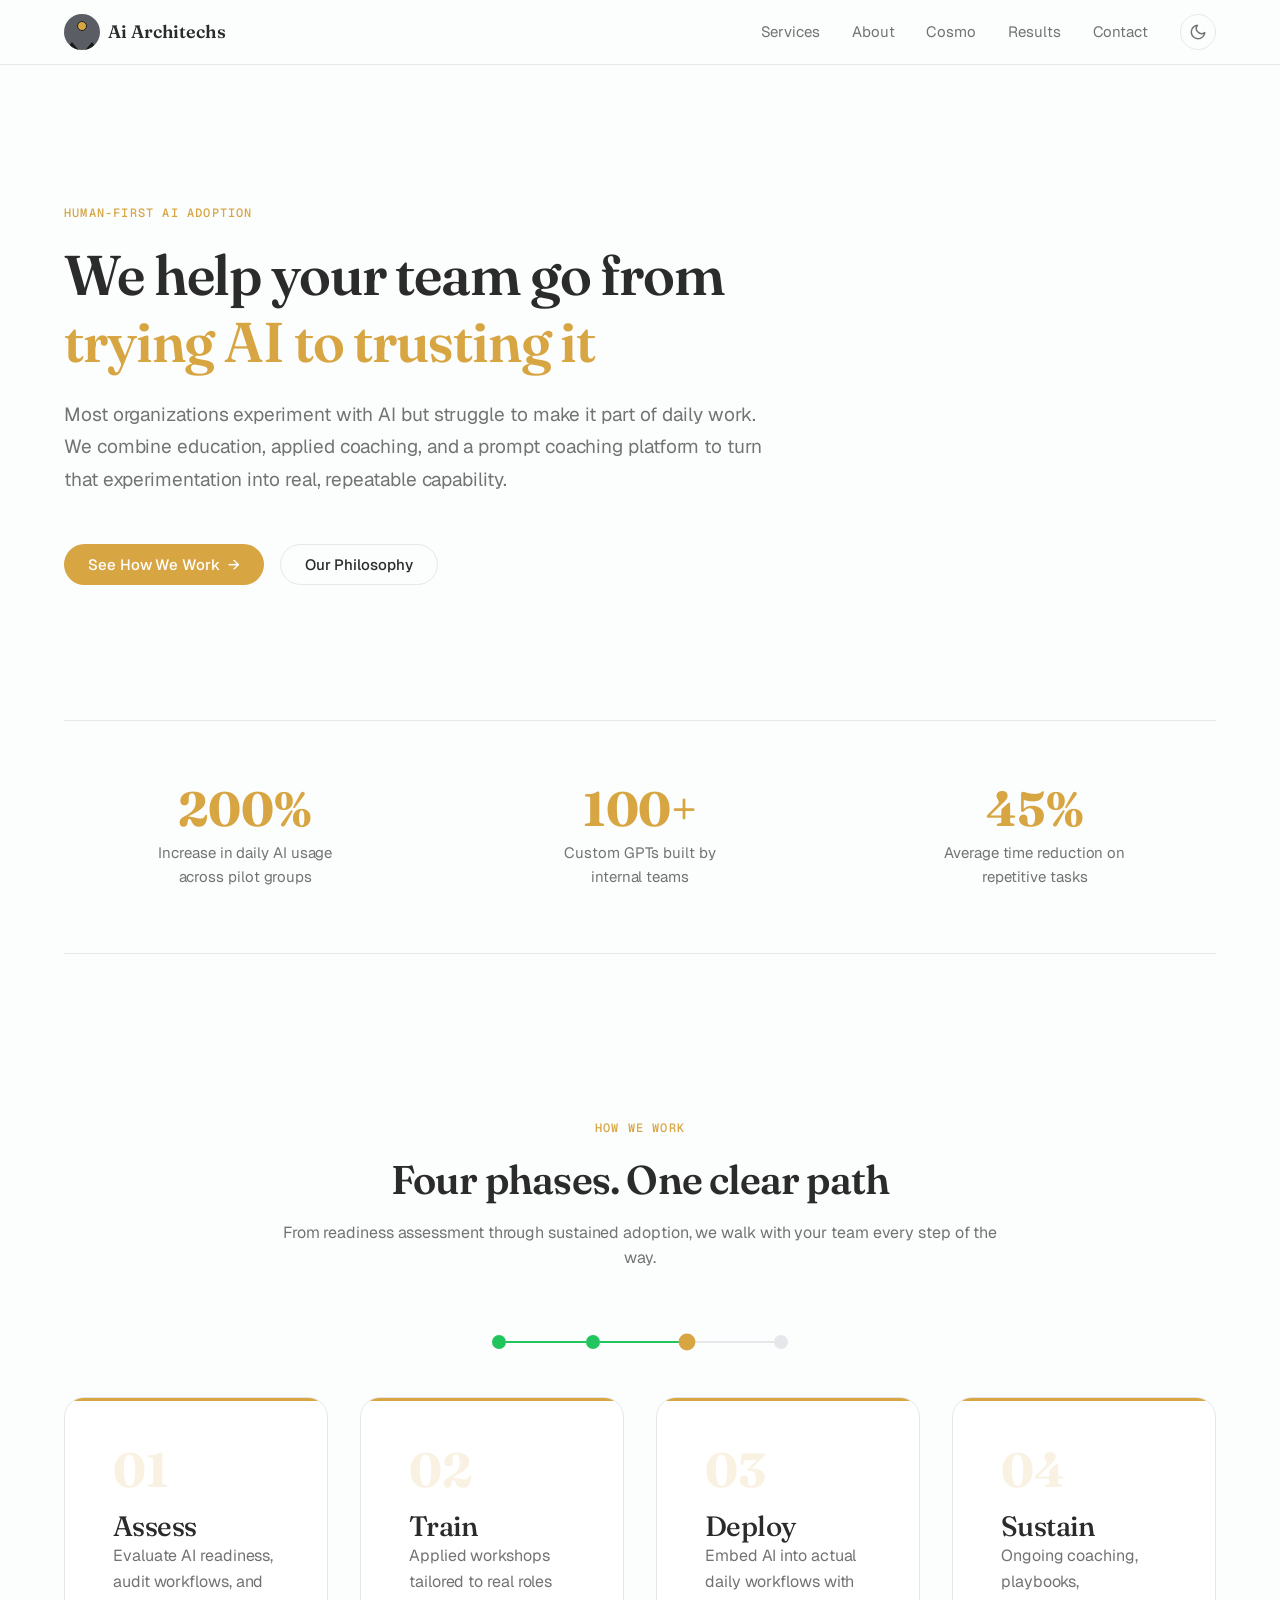
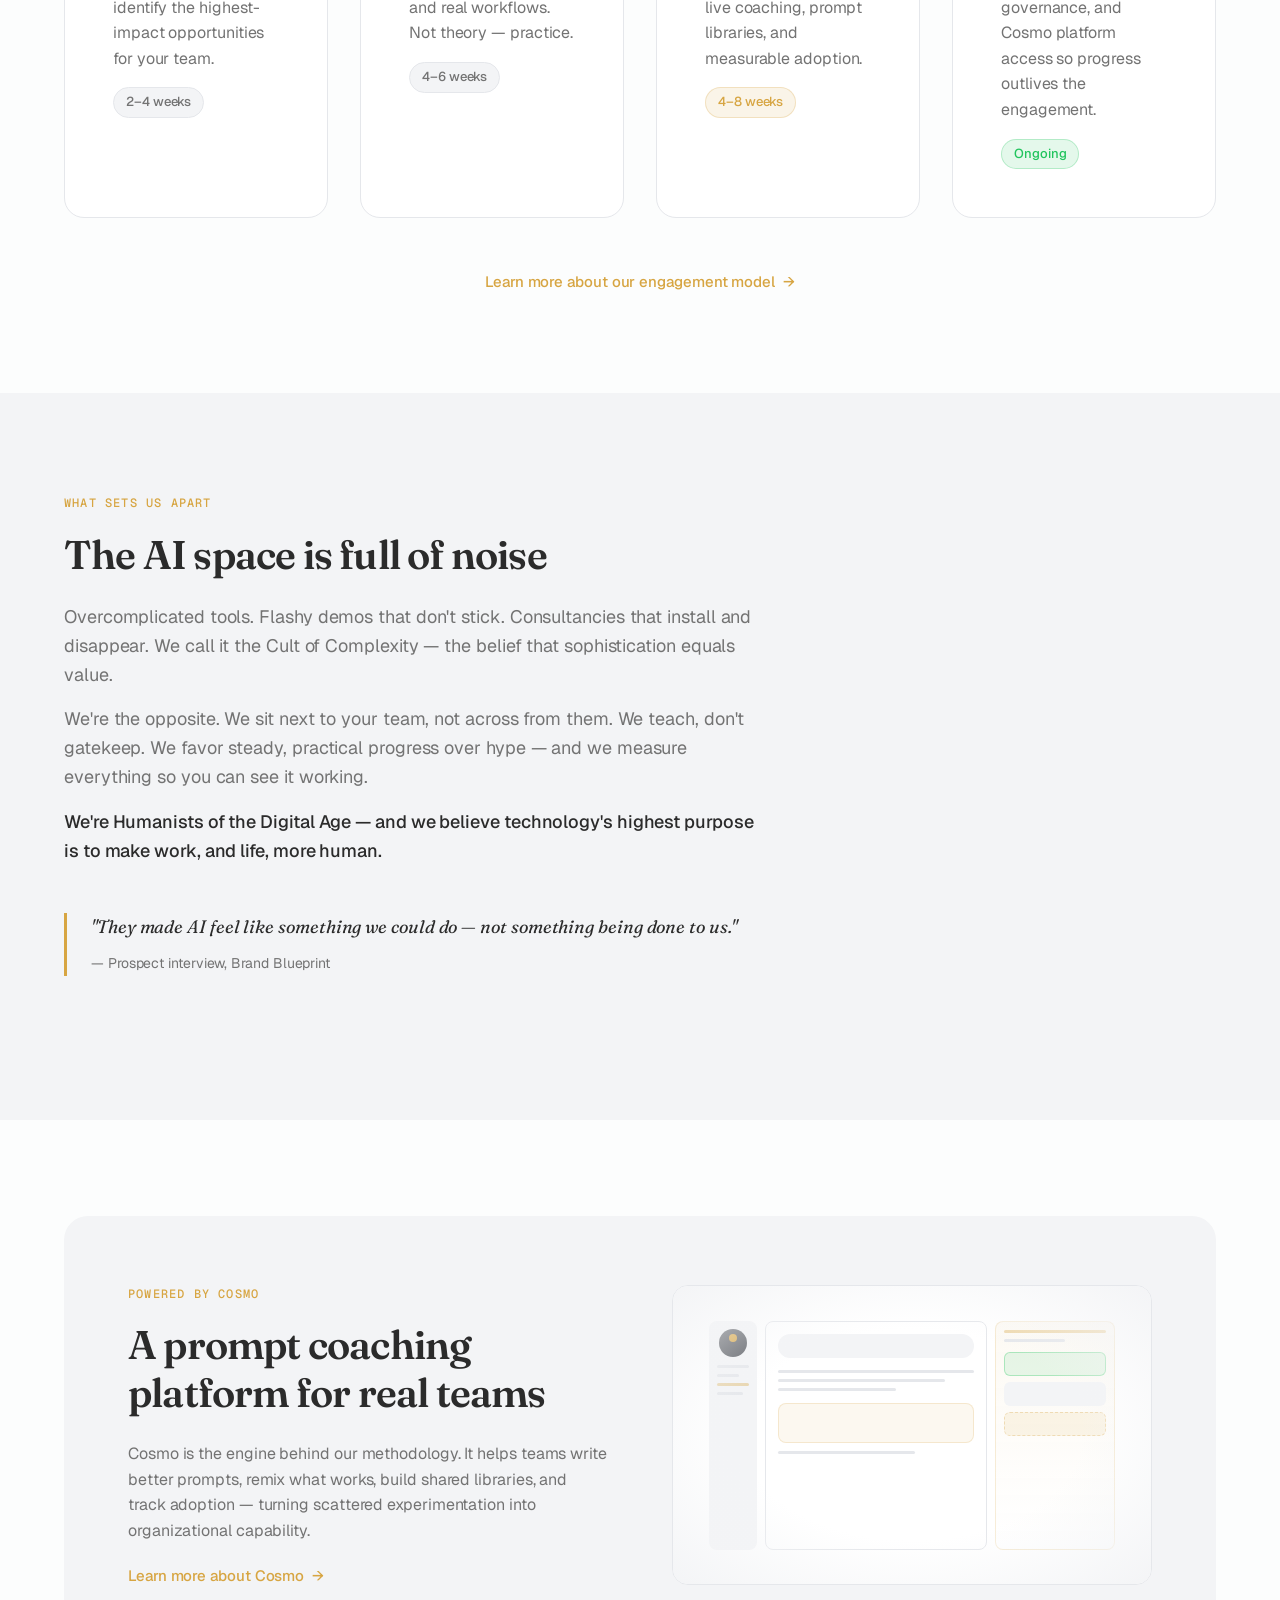
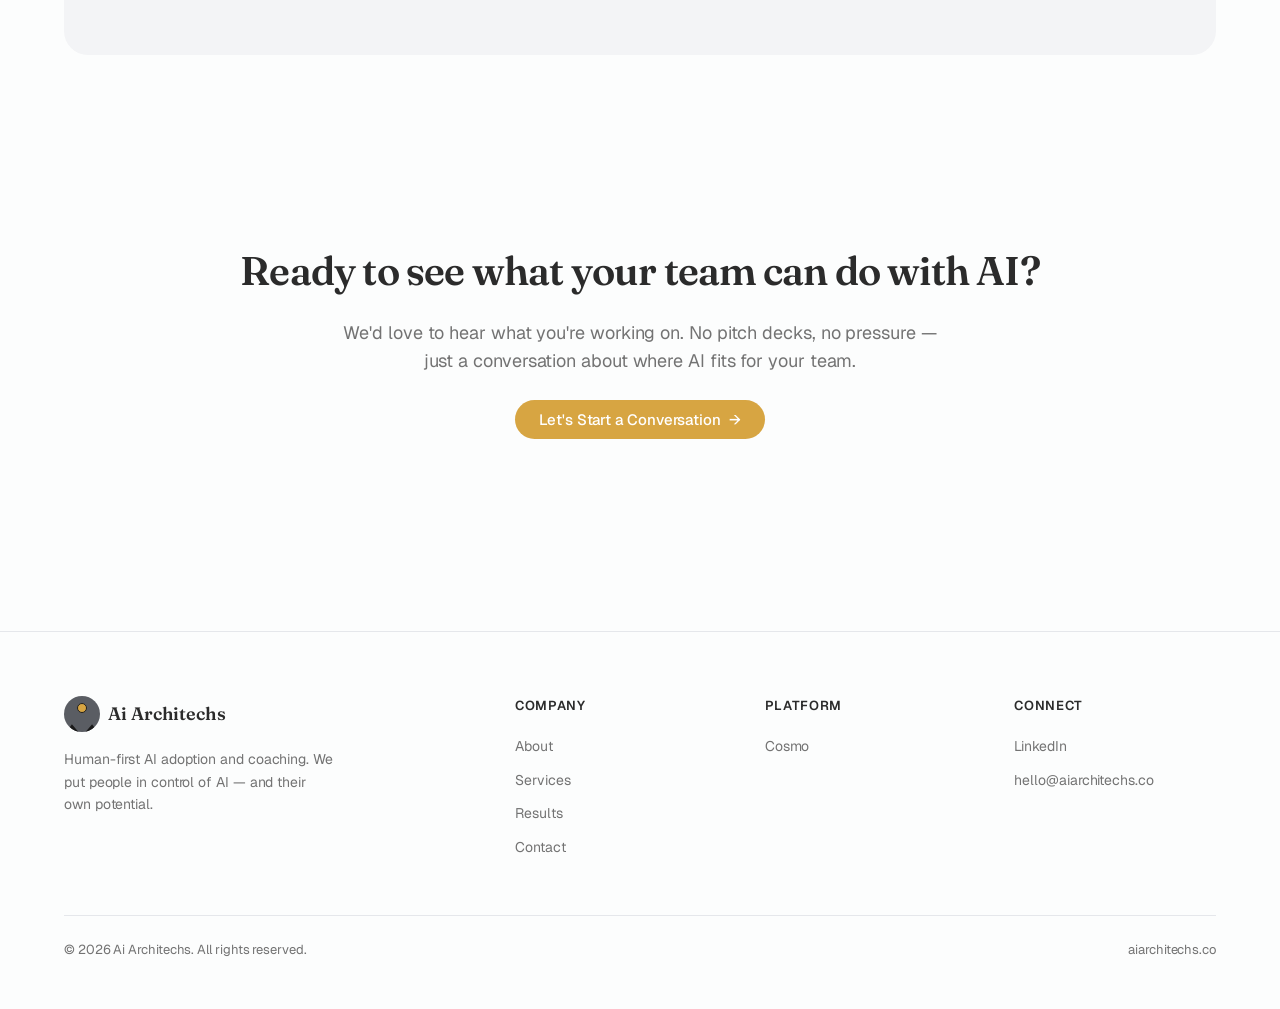
==== index.html @ 26a668ae "Add files via upload" ====
<!DOCTYPE html>
<html lang="en">
<head>
  <meta charset="utf-8">
  <meta name="viewport" content="width=device-width, initial-scale=1">
  <title>Ai Architechs — Human-First AI Adoption</title>
  <meta name="description" content="Ai Architechs helps curious, forward-thinking teams go from trying AI to trusting it. Human-first AI adoption and coaching that delivers confidence and transforms productivity.">
  <meta property="og:title" content="Ai Architechs — Human-First AI Adoption">
  <meta property="og:description" content="We help teams go from trying AI to trusting it.">
  <meta property="og:type" content="website">
  <link rel="preconnect" href="https://fonts.googleapis.com">
  <link rel="preconnect" href="https://fonts.gstatic.com" crossorigin>
  <link href="https://fonts.googleapis.com/css2?family=Fraunces:opsz,wght@9..144,400;9..144,500;9..144,600;9..144,700&family=Geist:wght@300;400;500;600;700&family=Geist+Mono:wght@400;500&display=swap" rel="stylesheet">
  <link rel="stylesheet" href="css/styles.css">
</head>
<body>

  <!-- Navigation -->
  <nav class="nav" role="navigation" aria-label="Main navigation">
    <div class="nav-inner">
      <a href="index.html" class="nav-logo">
        <div class="cosmo-mark"><div class="sun"></div><div class="peaks"></div></div>
        Ai Architechs
      </a>
      <ul class="nav-links">
        <li><a href="services.html">Services</a></li>
        <li><a href="about.html">About</a></li>
        <li><a href="cosmo.html">Cosmo</a></li>
        <li><a href="results.html">Results</a></li>
        <li><a href="contact.html">Contact</a></li>
        <li>
          <button class="theme-toggle" aria-label="Toggle dark mode">
            <svg class="icon-moon" viewBox="0 0 24 24" fill="none" stroke="currentColor" stroke-width="2" stroke-linecap="round" stroke-linejoin="round"><path d="M21 12.79A9 9 0 1 1 11.21 3 7 7 0 0 0 21 12.79z"/></svg>
            <svg class="icon-sun" viewBox="0 0 24 24" fill="none" stroke="currentColor" stroke-width="2" stroke-linecap="round" stroke-linejoin="round"><circle cx="12" cy="12" r="5"/><line x1="12" y1="1" x2="12" y2="3"/><line x1="12" y1="21" x2="12" y2="23"/><line x1="4.22" y1="4.22" x2="5.64" y2="5.64"/><line x1="18.36" y1="18.36" x2="19.78" y2="19.78"/><line x1="1" y1="12" x2="3" y2="12"/><line x1="21" y1="12" x2="23" y2="12"/><line x1="4.22" y1="19.78" x2="5.64" y2="18.36"/><line x1="18.36" y1="5.64" x2="19.78" y2="4.22"/></svg>
          </button>
        </li>
      </ul>
      <button class="nav-mobile-toggle" aria-label="Open menu" aria-expanded="false">
        <svg viewBox="0 0 24 24" fill="none" stroke="currentColor" stroke-width="2"><line x1="3" y1="6" x2="21" y2="6"/><line x1="3" y1="12" x2="21" y2="12"/><line x1="3" y1="18" x2="21" y2="18"/></svg>
      </button>
    </div>
    <div class="nav-mobile">
      <a href="services.html">Services</a>
      <a href="about.html">About</a>
      <a href="cosmo.html">Cosmo</a>
      <a href="results.html">Results</a>
      <a href="contact.html">Contact</a>
    </div>
  </nav>

  <main>
    <!-- Hero -->
    <section class="hero">
      <div class="container">
        <div class="fade-in">
          <span class="label">Human-First AI Adoption</span>
          <h1 style="margin-top: var(--space-md);">We help your team go from<br><em style="color: hsl(var(--primary)); font-style: normal;">trying AI to trusting it</em></h1>
          <p>Most organizations experiment with AI but struggle to make it part of daily work. We combine education, applied coaching, and a prompt coaching platform to turn that experimentation into real, repeatable capability.</p>
          <div class="flex gap-md" style="flex-wrap: wrap;">
            <a href="services.html" class="btn btn-primary">See How We Work <span class="arrow">&rarr;</span></a>
            <a href="about.html" class="btn btn-outline">Our Philosophy</a>
          </div>
        </div>
      </div>
    </section>

    <!-- Metrics Strip -->
    <section class="section-sm" style="padding-top: 0;">
      <div class="container">
        <div class="metrics-strip fade-in">
          <div class="metric">
            <div class="metric-value" data-count="200" data-suffix="%">200%</div>
            <div class="metric-label">Increase in daily AI usage across pilot groups</div>
          </div>
          <div class="metric">
            <div class="metric-value" data-count="100" data-suffix="+" data-prefix="">100+</div>
            <div class="metric-label">Custom GPTs built by internal teams</div>
          </div>
          <div class="metric">
            <div class="metric-value" data-count="45" data-suffix="%">45%</div>
            <div class="metric-label">Average time reduction on repetitive tasks</div>
          </div>
        </div>
      </div>
    </section>

    <!-- Engagement Model Preview -->
    <section class="section">
      <div class="container">
        <div class="text-center fade-in" style="margin-bottom: var(--space-3xl);">
          <span class="label">How We Work</span>
          <h2 style="margin-top: var(--space-md);">Four phases. One clear path</h2>
          <p style="margin: var(--space-md) auto 0;">From readiness assessment through sustained adoption, we walk with your team every step of the way.</p>
        </div>

        <!-- Progress Trail -->
        <div class="progress-trail fade-in">
          <div class="trail-dot done"></div>
          <div class="trail-line done"></div>
          <div class="trail-dot done"></div>
          <div class="trail-line done"></div>
          <div class="trail-dot active"></div>
          <div class="trail-line"></div>
          <div class="trail-dot"></div>
        </div>

        <div class="grid grid-4 fade-in">
          <div class="phase-card">
            <div class="phase-number">01</div>
            <h3>Assess</h3>
            <p style="max-width: none;">Evaluate AI readiness, audit workflows, and identify the highest-impact opportunities for your team.</p>
            <span class="pill pill-muted">2–4 weeks</span>
          </div>
          <div class="phase-card">
            <div class="phase-number">02</div>
            <h3>Train</h3>
            <p style="max-width: none;">Applied workshops tailored to real roles and real workflows. Not theory — practice.</p>
            <span class="pill pill-muted">4–6 weeks</span>
          </div>
          <div class="phase-card">
            <div class="phase-number">03</div>
            <h3>Deploy</h3>
            <p style="max-width: none;">Embed AI into actual daily workflows with live coaching, prompt libraries, and measurable adoption.</p>
            <span class="pill pill-primary">4–8 weeks</span>
          </div>
          <div class="phase-card">
            <div class="phase-number">04</div>
            <h3>Sustain</h3>
            <p style="max-width: none;">Ongoing coaching, playbooks, governance, and Cosmo platform access so progress outlives the engagement.</p>
            <span class="pill pill-success">Ongoing</span>
          </div>
        </div>

        <div class="text-center" style="margin-top: var(--space-2xl);">
          <a href="services.html" class="btn btn-ghost">Learn more about our engagement model <span class="arrow">&rarr;</span></a>
        </div>
      </div>
    </section>

    <!-- The AiA Difference -->
    <section class="section" style="background: hsl(var(--muted));">
      <div class="container">
        <div class="fade-in" style="max-width: 700px;">
          <span class="label">What Sets Us Apart</span>
          <h2 style="margin-top: var(--space-md);">The AI space is full of noise</h2>
          <p style="font-size: 1.125rem; margin-top: var(--space-lg);">
            Overcomplicated tools. Flashy demos that don't stick. Consultancies that install and disappear. We call it the Cult of Complexity — the belief that sophistication equals value.
          </p>
          <p style="font-size: 1.125rem;">
            We're the opposite. We sit next to your team, not across from them. We teach, don't gatekeep. We favor steady, practical progress over hype — and we measure everything so you can see it working.
          </p>
          <p style="font-size: 1.125rem; color: hsl(var(--foreground)); font-weight: 500;">
            We're Humanists of the Digital Age — and we believe technology's highest purpose is to make work, and life, more human.
          </p>
        </div>
        <div class="fade-in" style="margin-top: var(--space-2xl);">
          <div class="quote">
            <p>"They made AI feel like something we could do — not something being done to us."</p>
            <cite>— Prospect interview, Brand Blueprint</cite>
          </div>
        </div>
      </div>
    </section>

    <!-- Cosmo Teaser -->
    <section class="section">
      <div class="container">
        <div class="cosmo-teaser fade-in">
          <div class="cosmo-teaser-inner">
            <div>
              <span class="label">Powered by Cosmo</span>
              <h2 style="margin-top: var(--space-md);">A prompt coaching platform for real teams</h2>
              <p style="margin-top: var(--space-lg);">Cosmo is the engine behind our methodology. It helps teams write better prompts, remix what works, build shared libraries, and track adoption — turning scattered experimentation into organizational capability.</p>
              <a href="cosmo.html" class="btn btn-ghost">Learn more about Cosmo <span class="arrow">&rarr;</span></a>
            </div>
            <div class="cosmo-screenshot">
              <!-- Stylized mini-preview of Cosmo UI -->
              <div style="width: 90%; height: 85%; display: grid; grid-template-columns: 48px 1fr 120px; gap: 8px; padding: 12px;">
                <div style="background: hsl(var(--muted)); border-radius: 8px; padding: 8px;">
                  <div style="width: 28px; height: 28px; border-radius: 50%; background: #5a5d63; margin: 0 auto 8px; position: relative; overflow: hidden;">
                    <div style="position: absolute; top: 5px; left: 50%; transform: translateX(-50%); width: 8px; height: 8px; border-radius: 50%; background: hsl(var(--primary));"></div>
                  </div>
                  <div style="height: 3px; background: hsl(var(--border)); border-radius: 2px; margin-bottom: 6px;"></div>
                  <div style="height: 3px; background: hsl(var(--border)); border-radius: 2px; width: 70%; margin-bottom: 6px;"></div>
                  <div style="height: 3px; background: hsl(var(--primary) / 0.4); border-radius: 2px; margin-bottom: 6px;"></div>
                  <div style="height: 3px; background: hsl(var(--border)); border-radius: 2px; width: 80%;"></div>
                </div>
                <div style="background: hsl(var(--card)); border: 1px solid hsl(var(--border)); border-radius: 8px; padding: 12px;">
                  <div style="height: 24px; background: hsl(var(--muted)); border-radius: 12px; margin-bottom: 12px;"></div>
                  <div style="height: 3px; background: hsl(var(--border)); border-radius: 2px; margin-bottom: 6px;"></div>
                  <div style="height: 3px; background: hsl(var(--border)); border-radius: 2px; width: 85%; margin-bottom: 6px;"></div>
                  <div style="height: 3px; background: hsl(var(--border)); border-radius: 2px; width: 60%; margin-bottom: 12px;"></div>
                  <div style="height: 40px; background: hsl(var(--primary) / 0.08); border: 1px solid hsl(var(--primary) / 0.2); border-radius: 8px; margin-bottom: 8px;"></div>
                  <div style="height: 3px; background: hsl(var(--border)); border-radius: 2px; width: 70%;"></div>
                </div>
                <div style="background: linear-gradient(180deg, hsl(var(--primary) / 0.06), hsl(var(--card))); border: 1px solid hsl(var(--primary) / 0.2); border-radius: 8px; padding: 8px;">
                  <div style="height: 3px; background: hsl(var(--primary) / 0.4); border-radius: 2px; margin-bottom: 6px;"></div>
                  <div style="height: 3px; background: hsl(var(--border)); border-radius: 2px; width: 60%; margin-bottom: 10px;"></div>
                  <div style="height: 24px; background: hsl(var(--success) / 0.1); border: 1px solid hsl(var(--success) / 0.3); border-radius: 6px; margin-bottom: 6px;"></div>
                  <div style="height: 24px; background: hsl(var(--muted)); border-radius: 6px; margin-bottom: 6px;"></div>
                  <div style="height: 24px; background: hsl(var(--primary) / 0.1); border: 1px dashed hsl(var(--primary) / 0.3); border-radius: 6px;"></div>
                </div>
              </div>
            </div>
          </div>
        </div>
      </div>
    </section>

    <!-- Closing CTA -->
    <section class="section text-center">
      <div class="container fade-in">
        <h2>Ready to see what your team can do with AI?</h2>
        <p style="margin: var(--space-lg) auto; font-size: 1.125rem; max-width: 50ch;">We'd love to hear what you're working on. No pitch decks, no pressure — just a conversation about where AI fits for your team.</p>
        <a href="contact.html" class="btn btn-primary">Let's Start a Conversation <span class="arrow">&rarr;</span></a>
      </div>
    </section>
  </main>

  <!-- Footer -->
  <footer class="footer">
    <div class="container">
      <div class="footer-inner">
        <div class="footer-brand">
          <a href="index.html" class="nav-logo" style="margin-bottom: var(--space-md); display: inline-flex;">
            <div class="cosmo-mark"><div class="sun"></div><div class="peaks"></div></div>
            Ai Architechs
          </a>
          <p>Human-first AI adoption and coaching. We put people in control of AI — and their own potential.</p>
        </div>
        <div>
          <div class="footer-heading">Company</div>
          <ul class="footer-links">
            <li><a href="about.html">About</a></li>
            <li><a href="services.html">Services</a></li>
            <li><a href="results.html">Results</a></li>
            <li><a href="contact.html">Contact</a></li>
          </ul>
        </div>
        <div>
          <div class="footer-heading">Platform</div>
          <ul class="footer-links">
            <li><a href="cosmo.html">Cosmo</a></li>
          </ul>
        </div>
        <div>
          <div class="footer-heading">Connect</div>
          <ul class="footer-links">
            <li><a href="https://linkedin.com" target="_blank" rel="noopener">LinkedIn</a></li>
            <li><a href="mailto:hello@aiarchitechs.co">hello@aiarchitechs.co</a></li>
          </ul>
        </div>
      </div>
      <div class="footer-bottom">
        <span>&copy; 2026 Ai Architechs. All rights reserved.</span>
        <span>aiarchitechs.co</span>
      </div>
    </div>
  </footer>

  <script src="js/main.js"></script>
</body>
</html>
---- css/styles.css ----
/* ============================================
   AiArchitechs.co — Global Styles
   Design System: Fraunces + Geist + Brand Gold
   ============================================ */

/* --- CSS Custom Properties (Light Mode Default) --- */
:root {
  /* Colors */
  --background: 180 14% 99%;
  --foreground: 0 0% 17%;
  --card: 0 0% 100%;
  --card-foreground: 0 0% 17%;
  --muted: 220 14% 96%;
  --muted-foreground: 0 0% 45%;
  --border: 220 13% 91%;
  --primary: 40 65% 55%;
  --primary-foreground: 0 0% 17%;
  --success: 142 71% 45%;
  --warning: 38 92% 50%;
  --destructive: 0 84% 60%;
  --info: 215 85% 55%;

  /* Spacing */
  --space-xs: 0.25rem;
  --space-sm: 0.5rem;
  --space-md: 1rem;
  --space-lg: 1.5rem;
  --space-xl: 2rem;
  --space-2xl: 3rem;
  --space-3xl: 4rem;
  --space-4xl: 6rem;

  /* Radii */
  --radius-sm: 0.5rem;
  --radius-md: 0.75rem;
  --radius-lg: 1rem;
  --radius-xl: 1.25rem;
  --radius-2xl: 1.5rem;
  --radius-full: 999px;

  /* Shadows */
  --shadow-sm: 0 1px 2px rgba(0,0,0,0.05);
  --shadow-md: 0 4px 12px rgba(0,0,0,0.08);
  --shadow-lg: 0 8px 24px rgba(0,0,0,0.1);

  /* Content widths */
  --max-width: 1200px;
  --content-width: 800px;
}

/* --- Dark Mode --- */
.dark {
  --background: 0 0% 9%;
  --foreground: 180 14% 95%;
  --card: 0 0% 12%;
  --card-foreground: 180 14% 95%;
  --muted: 220 14% 15%;
  --muted-foreground: 0 0% 60%;
  --border: 220 13% 20%;
  --primary: 40 65% 55%;
  --primary-foreground: 0 0% 9%;

  --shadow-sm: 0 1px 2px rgba(0,0,0,0.2);
  --shadow-md: 0 4px 12px rgba(0,0,0,0.3);
  --shadow-lg: 0 8px 24px rgba(0,0,0,0.4);
}

/* --- Reset & Base --- */
*, *::before, *::after {
  box-sizing: border-box;
  margin: 0;
  padding: 0;
}

html {
  scroll-behavior: smooth;
  -webkit-font-smoothing: antialiased;
  -moz-osx-font-smoothing: grayscale;
}

body {
  font-family: 'Geist', ui-sans-serif, system-ui, -apple-system, sans-serif;
  background: hsl(var(--background));
  color: hsl(var(--foreground));
  letter-spacing: -0.005em;
  line-height: 1.6;
  font-size: 1rem;
  min-height: 100vh;
  transition: background 0.3s ease, color 0.3s ease;
}

/* --- Typography --- */
h1, h2, h3, .display {
  font-family: 'Fraunces', ui-serif, Georgia, serif;
  letter-spacing: -0.02em;
  line-height: 1.2;
  color: hsl(var(--foreground));
}

h1 { font-size: clamp(2.25rem, 5vw, 3.5rem); font-weight: 600; }
h2 { font-size: clamp(1.75rem, 3.5vw, 2.5rem); font-weight: 600; }
h3 { font-size: clamp(1.25rem, 2.5vw, 1.75rem); font-weight: 500; }
h4 { font-size: 1.125rem; font-weight: 600; font-family: 'Geist', sans-serif; }

p {
  max-width: 65ch;
  margin-bottom: var(--space-md);
  color: hsl(var(--muted-foreground));
}

a {
  color: hsl(var(--primary));
  text-decoration: none;
  transition: opacity 0.2s;
}
a:hover { opacity: 0.8; }

.mono {
  font-family: 'Geist Mono', ui-monospace, monospace;
}

.label {
  font-family: 'Geist Mono', monospace;
  font-size: 0.75rem;
  text-transform: uppercase;
  letter-spacing: 0.1em;
  color: hsl(var(--primary));
  font-weight: 500;
}

.text-muted { color: hsl(var(--muted-foreground)); }
.text-primary { color: hsl(var(--primary)); }
.text-foreground { color: hsl(var(--foreground)); }

/* --- Layout --- */
.container {
  width: 100%;
  max-width: var(--max-width);
  margin: 0 auto;
  padding: 0 var(--space-lg);
}

.container-narrow {
  width: 100%;
  max-width: var(--content-width);
  margin: 0 auto;
  padding: 0 var(--space-lg);
}

.section {
  padding: var(--space-4xl) 0;
}

.section-sm {
  padding: var(--space-3xl) 0;
}

.grid {
  display: grid;
  gap: var(--space-xl);
}

.grid-2 { grid-template-columns: repeat(2, 1fr); }
.grid-3 { grid-template-columns: repeat(3, 1fr); }
.grid-4 { grid-template-columns: repeat(4, 1fr); }
.grid-5 { grid-template-columns: repeat(5, 1fr); }

@media (max-width: 768px) {
  .grid-2, .grid-3, .grid-4, .grid-5 {
    grid-template-columns: 1fr;
  }
}

@media (min-width: 769px) and (max-width: 1024px) {
  .grid-3 { grid-template-columns: repeat(2, 1fr); }
  .grid-4 { grid-template-columns: repeat(2, 1fr); }
  .grid-5 { grid-template-columns: repeat(3, 1fr); }
}

/* Flex utilities */
.flex { display: flex; }
.flex-col { flex-direction: column; }
.items-center { align-items: center; }
.justify-center { justify-content: center; }
.justify-between { justify-content: space-between; }
.gap-sm { gap: var(--space-sm); }
.gap-md { gap: var(--space-md); }
.gap-lg { gap: var(--space-lg); }
.gap-xl { gap: var(--space-xl); }

.text-center { text-align: center; }

/* --- Components --- */

/* Card */
.card {
  background: hsl(var(--card));
  border: 1px solid hsl(var(--border));
  border-radius: var(--radius-lg);
  padding: var(--space-xl);
  transition: transform 0.2s, box-shadow 0.2s, border-color 0.2s;
}

.card:hover {
  transform: translateY(-2px);
  box-shadow: var(--shadow-md);
  border-color: hsl(var(--primary) / 0.3);
}

.card-flat {
  background: hsl(var(--card));
  border: 1px solid hsl(var(--border));
  border-radius: var(--radius-lg);
  padding: var(--space-xl);
}

/* Buttons */
.btn {
  display: inline-flex;
  align-items: center;
  gap: var(--space-sm);
  padding: 0.75rem 1.5rem;
  border-radius: var(--radius-full);
  font-family: 'Geist', sans-serif;
  font-size: 0.9375rem;
  font-weight: 500;
  text-decoration: none;
  border: none;
  cursor: pointer;
  transition: all 0.2s;
  line-height: 1;
}

.btn-primary {
  background: hsl(var(--primary));
  color: hsl(0 0% 100%);
}
.btn-primary:hover {
  opacity: 0.9;
  transform: translateY(-1px);
  box-shadow: var(--shadow-md);
}

.btn-outline {
  background: transparent;
  color: hsl(var(--foreground));
  border: 1px solid hsl(var(--border));
}
.btn-outline:hover {
  border-color: hsl(var(--primary));
  color: hsl(var(--primary));
}

.btn-ghost {
  background: transparent;
  color: hsl(var(--primary));
  padding: 0.5rem 0;
}
.btn-ghost:hover { opacity: 0.7; }
.btn-ghost .arrow {
  transition: transform 0.2s;
}
.btn-ghost:hover .arrow {
  transform: translateX(4px);
}

/* Pills */
.pill {
  display: inline-flex;
  align-items: center;
  padding: 0.25rem 0.75rem;
  border-radius: var(--radius-full);
  font-size: 0.8125rem;
  font-weight: 500;
}

.pill-primary {
  background: hsl(var(--primary) / 0.12);
  color: hsl(var(--primary));
  border: 1px solid hsl(var(--primary) / 0.25);
}

.pill-success {
  background: hsl(var(--success) / 0.12);
  color: hsl(var(--success));
  border: 1px solid hsl(var(--success) / 0.25);
}

.pill-muted {
  background: hsl(var(--muted));
  color: hsl(var(--muted-foreground));
  border: 1px solid hsl(var(--border));
}

/* Divider */
.divider {
  width: 100%;
  height: 1px;
  background: hsl(var(--border));
  margin: var(--space-xl) 0;
}

.divider-gold {
  width: 60px;
  height: 3px;
  background: hsl(var(--primary));
  border-radius: 2px;
  margin-bottom: var(--space-lg);
}

/* --- Navigation --- */
.nav {
  position: fixed;
  top: 0;
  left: 0;
  right: 0;
  z-index: 100;
  background: hsl(var(--background) / 0.85);
  backdrop-filter: blur(12px);
  -webkit-backdrop-filter: blur(12px);
  border-bottom: 1px solid hsl(var(--border));
  transition: background 0.3s;
}

.nav-inner {
  display: flex;
  align-items: center;
  justify-content: space-between;
  height: 64px;
  max-width: var(--max-width);
  margin: 0 auto;
  padding: 0 var(--space-lg);
}

.nav-logo {
  display: flex;
  align-items: center;
  gap: var(--space-sm);
  text-decoration: none;
  color: hsl(var(--foreground));
  font-family: 'Fraunces', serif;
  font-weight: 600;
  font-size: 1.125rem;
}

/* Cosmo mark (inline SVG version for nav) */
.cosmo-mark {
  width: 36px;
  height: 36px;
  border-radius: var(--radius-full);
  background: #5a5d63;
  position: relative;
  overflow: hidden;
  flex-shrink: 0;
}
.cosmo-mark .sun {
  position: absolute;
  top: 7px;
  left: 50%;
  transform: translateX(-50%);
  width: 10px;
  height: 10px;
  border-radius: var(--radius-full);
  background: hsl(var(--primary));
  border: 1px solid #1f1f1f;
}
.cosmo-mark .peaks {
  position: absolute;
  left: 0;
  right: 0;
  bottom: -3px;
  height: 20px;
  background: linear-gradient(to bottom, transparent 40%, #1a1a1a 40%);
  clip-path: polygon(0% 100%, 22% 45%, 48% 100%, 52% 100%, 78% 45%, 100% 100%);
}

.nav-links {
  display: flex;
  align-items: center;
  gap: var(--space-xl);
  list-style: none;
}

.nav-links a {
  color: hsl(var(--muted-foreground));
  font-size: 0.9375rem;
  font-weight: 400;
  text-decoration: none;
  transition: color 0.2s;
  position: relative;
}

.nav-links a:hover,
.nav-links a.active {
  color: hsl(var(--foreground));
}

.nav-links a.active::after {
  content: '';
  position: absolute;
  bottom: -4px;
  left: 0;
  right: 0;
  height: 2px;
  background: hsl(var(--primary));
  border-radius: 1px;
}

/* Theme toggle */
.theme-toggle {
  background: none;
  border: 1px solid hsl(var(--border));
  border-radius: var(--radius-full);
  width: 36px;
  height: 36px;
  display: flex;
  align-items: center;
  justify-content: center;
  cursor: pointer;
  color: hsl(var(--muted-foreground));
  transition: all 0.2s;
}
.theme-toggle:hover {
  border-color: hsl(var(--primary));
  color: hsl(var(--primary));
}
.theme-toggle svg { width: 18px; height: 18px; }
.dark .theme-toggle .icon-sun { display: block; }
.dark .theme-toggle .icon-moon { display: none; }
.theme-toggle .icon-sun { display: none; }
.theme-toggle .icon-moon { display: block; }

/* Mobile menu */
.nav-mobile-toggle {
  display: none;
  background: none;
  border: none;
  cursor: pointer;
  color: hsl(var(--foreground));
  padding: var(--space-sm);
}
.nav-mobile-toggle svg { width: 24px; height: 24px; }

.nav-mobile {
  display: none;
  position: fixed;
  top: 64px;
  left: 0;
  right: 0;
  background: hsl(var(--background));
  border-bottom: 1px solid hsl(var(--border));
  padding: var(--space-lg);
  z-index: 99;
}

.nav-mobile.open { display: block; }

.nav-mobile a {
  display: block;
  padding: var(--space-sm) 0;
  color: hsl(var(--muted-foreground));
  font-size: 1.0625rem;
  text-decoration: none;
}
.nav-mobile a:hover { color: hsl(var(--foreground)); }

@media (max-width: 768px) {
  .nav-links { display: none; }
  .nav-mobile-toggle { display: flex; }
}

/* --- Hero --- */
.hero {
  padding: calc(64px + var(--space-4xl)) 0 var(--space-4xl);
  min-height: 80vh;
  display: flex;
  align-items: center;
}

.hero h1 {
  margin-bottom: var(--space-lg);
}

.hero p {
  font-size: 1.1875rem;
  line-height: 1.7;
  max-width: 55ch;
  margin-bottom: var(--space-2xl);
}

/* --- Metrics Strip --- */
.metrics-strip {
  display: grid;
  grid-template-columns: repeat(3, 1fr);
  gap: var(--space-xl);
  padding: var(--space-3xl) 0;
  border-top: 1px solid hsl(var(--border));
  border-bottom: 1px solid hsl(var(--border));
}

.metric {
  text-align: center;
}

.metric-value {
  font-family: 'Fraunces', serif;
  font-size: clamp(2rem, 4vw, 3rem);
  font-weight: 700;
  color: hsl(var(--primary));
  line-height: 1;
  margin-bottom: var(--space-sm);
}

.metric-label {
  font-size: 0.9375rem;
  color: hsl(var(--muted-foreground));
  max-width: 20ch;
  margin: 0 auto;
}

@media (max-width: 768px) {
  .metrics-strip {
    grid-template-columns: 1fr;
    gap: var(--space-2xl);
  }
}

/* --- Phase Cards (Services) --- */
.phase-card {
  background: hsl(var(--card));
  border: 1px solid hsl(var(--border));
  border-radius: var(--radius-xl);
  padding: var(--space-2xl);
  position: relative;
  overflow: hidden;
}

.phase-card::before {
  content: '';
  position: absolute;
  top: 0;
  left: 0;
  right: 0;
  height: 3px;
  background: hsl(var(--primary));
}

.phase-number {
  font-family: 'Fraunces', serif;
  font-size: 3rem;
  font-weight: 700;
  color: hsl(var(--primary) / 0.15);
  line-height: 1;
  margin-bottom: var(--space-md);
}

/* --- Progress Trail (Cosmo-style dots) --- */
.progress-trail {
  display: flex;
  align-items: center;
  gap: 0;
  justify-content: center;
  margin: var(--space-2xl) 0;
}

.trail-dot {
  width: 14px;
  height: 14px;
  border-radius: var(--radius-full);
  background: hsl(var(--border));
  flex-shrink: 0;
  transition: all 0.3s;
}
.trail-dot.active { background: hsl(var(--primary)); transform: scale(1.2); }
.trail-dot.done { background: hsl(var(--success)); }

.trail-line {
  flex: 1;
  height: 2px;
  background: hsl(var(--border));
  max-width: 80px;
}
.trail-line.done { background: hsl(var(--success)); }

/* --- Team Bios --- */
.bio-card {
  display: grid;
  grid-template-columns: 120px 1fr;
  gap: var(--space-xl);
  align-items: start;
}

.bio-avatar {
  width: 120px;
  height: 120px;
  border-radius: var(--radius-xl);
  background: hsl(var(--muted));
  display: flex;
  align-items: center;
  justify-content: center;
  font-family: 'Fraunces', serif;
  font-size: 2rem;
  font-weight: 600;
  color: hsl(var(--primary));
}

.bio-name {
  font-family: 'Fraunces', serif;
  font-size: 1.375rem;
  font-weight: 600;
  color: hsl(var(--foreground));
  margin-bottom: 0.25rem;
}

.bio-title {
  font-size: 0.9375rem;
  color: hsl(var(--primary));
  font-weight: 500;
  margin-bottom: var(--space-md);
}

.bio-text {
  font-size: 0.9375rem;
  line-height: 1.7;
  color: hsl(var(--muted-foreground));
  max-width: none;
}

@media (max-width: 768px) {
  .bio-card {
    grid-template-columns: 1fr;
    text-align: center;
  }
  .bio-avatar { margin: 0 auto; }
}

/* --- Blockquote --- */
.quote {
  border-left: 3px solid hsl(var(--primary));
  padding-left: var(--space-lg);
  margin: var(--space-2xl) 0;
}

.quote p {
  font-family: 'Fraunces', serif;
  font-size: 1.125rem;
  font-style: italic;
  color: hsl(var(--foreground));
  max-width: none;
  margin-bottom: var(--space-sm);
}

.quote cite {
  font-family: 'Geist', sans-serif;
  font-style: normal;
  font-size: 0.875rem;
  color: hsl(var(--muted-foreground));
}

/* --- Cosmo Teaser --- */
.cosmo-teaser {
  background: hsl(var(--muted));
  border-radius: var(--radius-2xl);
  overflow: hidden;
  position: relative;
}

.cosmo-teaser-inner {
  padding: var(--space-3xl);
  display: grid;
  grid-template-columns: 1fr 1fr;
  gap: var(--space-3xl);
  align-items: center;
}

.cosmo-screenshot {
  background: hsl(var(--card));
  border: 1px solid hsl(var(--border));
  border-radius: var(--radius-lg);
  aspect-ratio: 16/10;
  display: flex;
  align-items: center;
  justify-content: center;
  color: hsl(var(--muted-foreground));
  font-size: 0.875rem;
  position: relative;
  overflow: hidden;
}

/* Blurred edges effect */
.cosmo-screenshot::after {
  content: '';
  position: absolute;
  inset: 0;
  background: radial-gradient(ellipse at center, transparent 50%, hsl(var(--muted)) 100%);
  pointer-events: none;
}

@media (max-width: 768px) {
  .cosmo-teaser-inner {
    grid-template-columns: 1fr;
    padding: var(--space-2xl);
  }
}

/* --- Footer --- */
.footer {
  border-top: 1px solid hsl(var(--border));
  padding: var(--space-3xl) 0 var(--space-2xl);
  margin-top: var(--space-4xl);
}

.footer-inner {
  display: grid;
  grid-template-columns: 2fr 1fr 1fr 1fr;
  gap: var(--space-2xl);
}

.footer-brand p {
  font-size: 0.875rem;
  color: hsl(var(--muted-foreground));
  margin-bottom: var(--space-md);
  max-width: 30ch;
}

.footer-heading {
  font-size: 0.8125rem;
  font-weight: 600;
  color: hsl(var(--foreground));
  margin-bottom: var(--space-md);
  text-transform: uppercase;
  letter-spacing: 0.05em;
}

.footer-links {
  list-style: none;
}
.footer-links li { margin-bottom: var(--space-sm); }
.footer-links a {
  color: hsl(var(--muted-foreground));
  font-size: 0.875rem;
}
.footer-links a:hover { color: hsl(var(--foreground)); }

.footer-bottom {
  margin-top: var(--space-2xl);
  padding-top: var(--space-lg);
  border-top: 1px solid hsl(var(--border));
  display: flex;
  justify-content: space-between;
  align-items: center;
  font-size: 0.8125rem;
  color: hsl(var(--muted-foreground));
}

@media (max-width: 768px) {
  .footer-inner {
    grid-template-columns: 1fr 1fr;
  }
  .footer-brand { grid-column: 1 / -1; }
  .footer-bottom { flex-direction: column; gap: var(--space-md); }
}

/* --- Form --- */
.form-group {
  margin-bottom: var(--space-lg);
}

.form-label {
  display: block;
  font-size: 0.875rem;
  font-weight: 500;
  color: hsl(var(--foreground));
  margin-bottom: var(--space-sm);
}

.form-input,
.form-textarea {
  width: 100%;
  padding: 0.75rem 1rem;
  background: hsl(var(--card));
  border: 1px solid hsl(var(--border));
  border-radius: var(--radius-md);
  font-family: 'Geist', sans-serif;
  font-size: 1rem;
  color: hsl(var(--foreground));
  transition: border-color 0.2s, box-shadow 0.2s;
}

.form-input:focus,
.form-textarea:focus {
  outline: none;
  border-color: hsl(var(--primary));
  box-shadow: 0 0 0 3px hsl(var(--primary) / 0.1);
}

.form-textarea {
  resize: vertical;
  min-height: 120px;
}

/* --- Utility --- */
.sr-only {
  position: absolute;
  width: 1px;
  height: 1px;
  padding: 0;
  margin: -1px;
  overflow: hidden;
  clip: rect(0, 0, 0, 0);
  border: 0;
}

.fade-in {
  opacity: 0;
  transform: translateY(20px);
  transition: opacity 0.6s ease, transform 0.6s ease;
}
.fade-in.visible {
  opacity: 1;
  transform: translateY(0);
}

/* Page top padding for fixed nav */
main {
  padding-top: 0;
}

/* --- Loop Visual (Cosmo page) --- */
.loop-visual {
  display: flex;
  align-items: center;
  justify-content: center;
  gap: var(--space-lg);
  flex-wrap: wrap;
  margin: var(--space-2xl) 0;
}

.loop-step {
  background: hsl(var(--card));
  border: 2px solid hsl(var(--primary) / 0.3);
  border-radius: var(--radius-xl);
  padding: var(--space-lg) var(--space-xl);
  text-align: center;
  min-width: 140px;
}

.loop-step h4 {
  color: hsl(var(--primary));
  margin-bottom: var(--space-xs);
}

.loop-arrow {
  font-size: 1.5rem;
  color: hsl(var(--primary));
}

@media (max-width: 768px) {
  .loop-visual { flex-direction: column; }
  .loop-arrow { transform: rotate(90deg); }
}
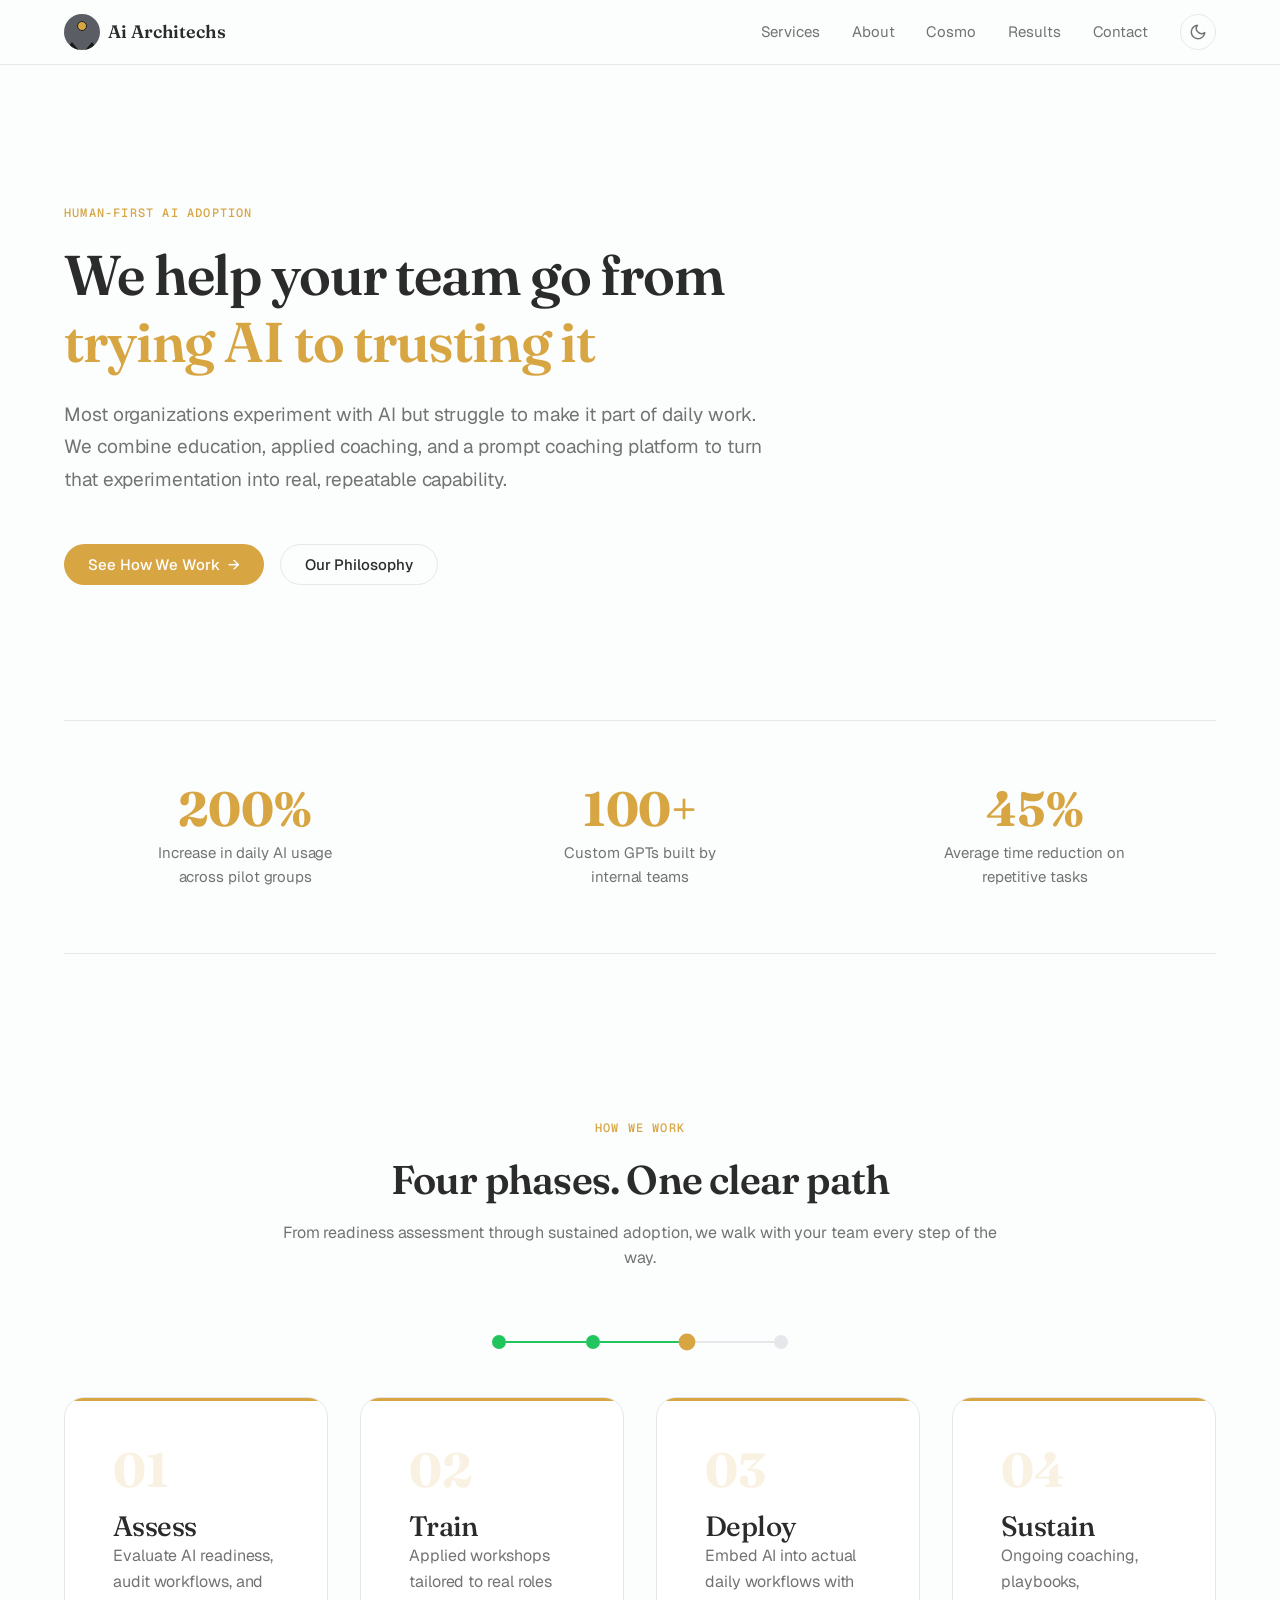
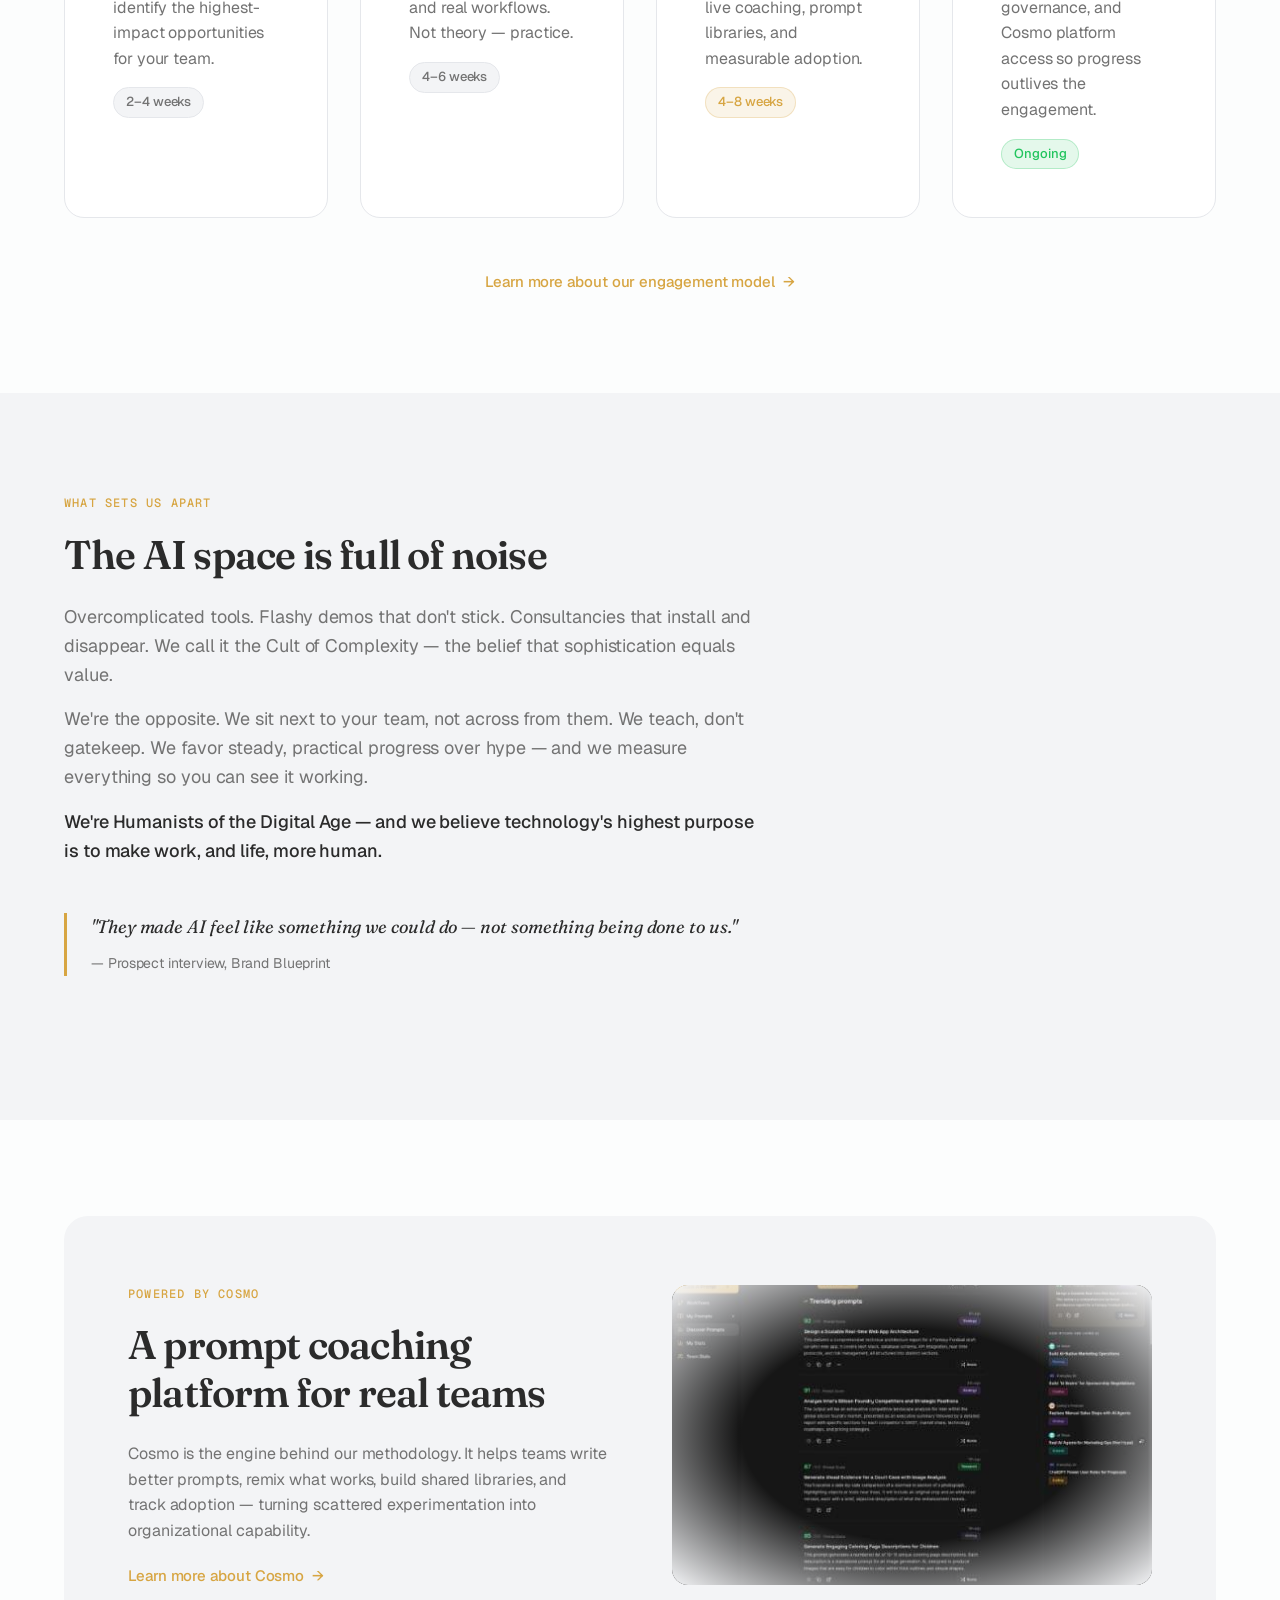
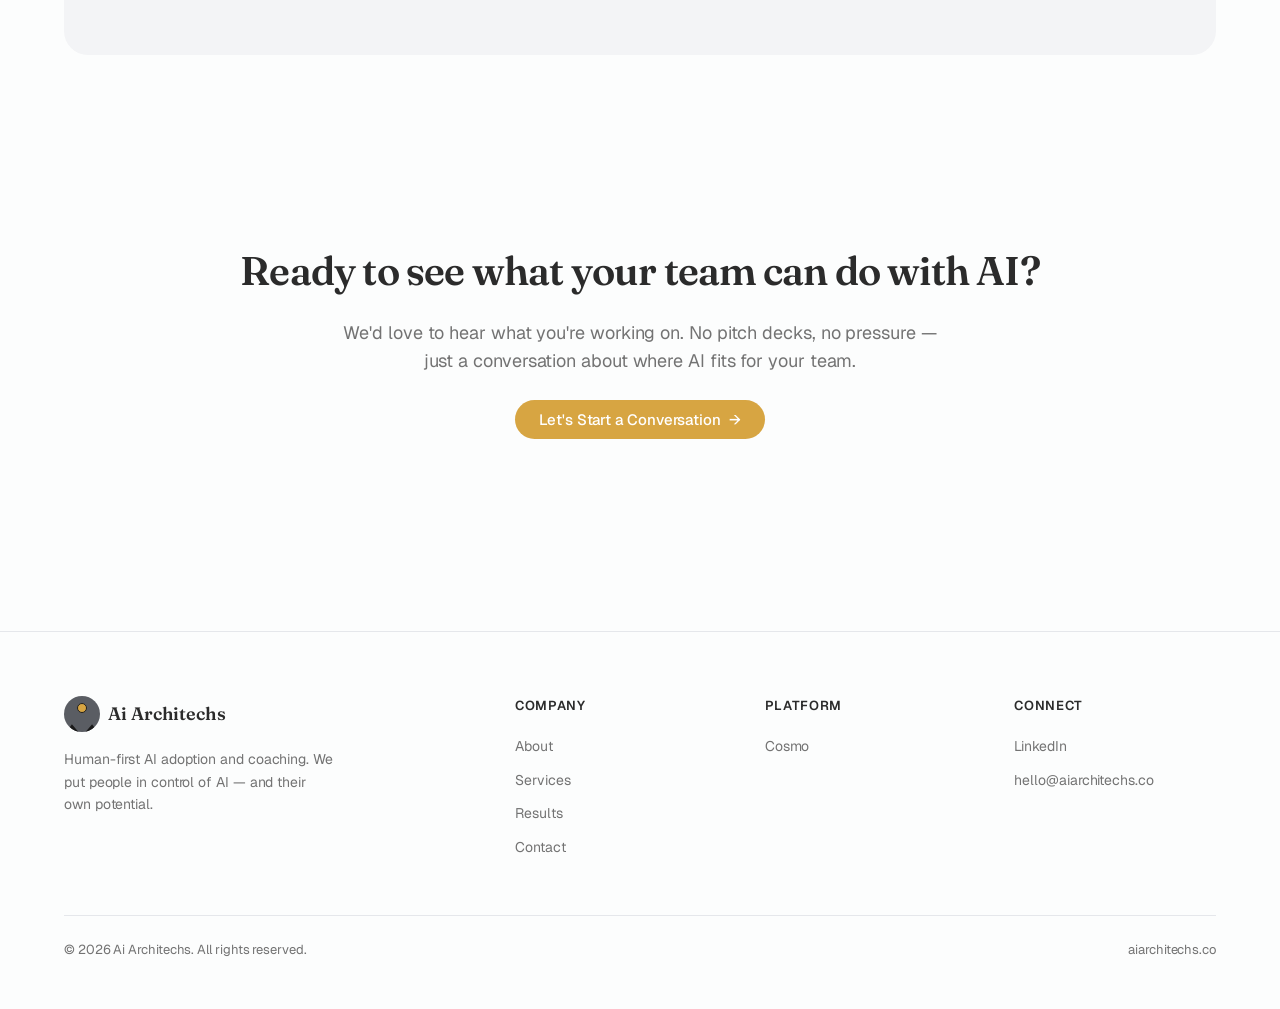
==== commit a260d9d6: "Add files via upload" ====
--- a/index.html
+++ b/index.html
@@ -173,34 +173,8 @@
               <p style="margin-top: var(--space-lg);">Cosmo is the engine behind our methodology. It helps teams write better prompts, remix what works, build shared libraries, and track adoption — turning scattered experimentation into organizational capability.</p>
               <a href="cosmo.html" class="btn btn-ghost">Learn more about Cosmo <span class="arrow">&rarr;</span></a>
             </div>
-            <div class="cosmo-screenshot">
-              <!-- Stylized mini-preview of Cosmo UI -->
-              <div style="width: 90%; height: 85%; display: grid; grid-template-columns: 48px 1fr 120px; gap: 8px; padding: 12px;">
-                <div style="background: hsl(var(--muted)); border-radius: 8px; padding: 8px;">
-                  <div style="width: 28px; height: 28px; border-radius: 50%; background: #5a5d63; margin: 0 auto 8px; position: relative; overflow: hidden;">
-                    <div style="position: absolute; top: 5px; left: 50%; transform: translateX(-50%); width: 8px; height: 8px; border-radius: 50%; background: hsl(var(--primary));"></div>
-                  </div>
-                  <div style="height: 3px; background: hsl(var(--border)); border-radius: 2px; margin-bottom: 6px;"></div>
-                  <div style="height: 3px; background: hsl(var(--border)); border-radius: 2px; width: 70%; margin-bottom: 6px;"></div>
-                  <div style="height: 3px; background: hsl(var(--primary) / 0.4); border-radius: 2px; margin-bottom: 6px;"></div>
-                  <div style="height: 3px; background: hsl(var(--border)); border-radius: 2px; width: 80%;"></div>
-                </div>
-                <div style="background: hsl(var(--card)); border: 1px solid hsl(var(--border)); border-radius: 8px; padding: 12px;">
-                  <div style="height: 24px; background: hsl(var(--muted)); border-radius: 12px; margin-bottom: 12px;"></div>
-                  <div style="height: 3px; background: hsl(var(--border)); border-radius: 2px; margin-bottom: 6px;"></div>
-                  <div style="height: 3px; background: hsl(var(--border)); border-radius: 2px; width: 85%; margin-bottom: 6px;"></div>
-                  <div style="height: 3px; background: hsl(var(--border)); border-radius: 2px; width: 60%; margin-bottom: 12px;"></div>
-                  <div style="height: 40px; background: hsl(var(--primary) / 0.08); border: 1px solid hsl(var(--primary) / 0.2); border-radius: 8px; margin-bottom: 8px;"></div>
-                  <div style="height: 3px; background: hsl(var(--border)); border-radius: 2px; width: 70%;"></div>
-                </div>
-                <div style="background: linear-gradient(180deg, hsl(var(--primary) / 0.06), hsl(var(--card))); border: 1px solid hsl(var(--primary) / 0.2); border-radius: 8px; padding: 8px;">
-                  <div style="height: 3px; background: hsl(var(--primary) / 0.4); border-radius: 2px; margin-bottom: 6px;"></div>
-                  <div style="height: 3px; background: hsl(var(--border)); border-radius: 2px; width: 60%; margin-bottom: 10px;"></div>
-                  <div style="height: 24px; background: hsl(var(--success) / 0.1); border: 1px solid hsl(var(--success) / 0.3); border-radius: 6px; margin-bottom: 6px;"></div>
-                  <div style="height: 24px; background: hsl(var(--muted)); border-radius: 6px; margin-bottom: 6px;"></div>
-                  <div style="height: 24px; background: hsl(var(--primary) / 0.1); border: 1px dashed hsl(var(--primary) / 0.3); border-radius: 6px;"></div>
-                </div>
-              </div>
+            <div class="cosmo-screenshot" style="padding: 0; background: none; border: none; box-shadow: none;">
+              <img src="images/cosmo-home-indexpage.jpg" alt="Cosmo prompt coaching platform — discover prompts, trending templates, and prompt of the day" style="width: 100%; height: auto; border-radius: var(--radius-xl); box-shadow: 0 8px 32px hsl(0 0% 0% / 0.12);" loading="lazy">
             </div>
           </div>
         </div>
--- a/css/styles.css
+++ b/css/styles.css
@@ -859,3 +859,50 @@
   .loop-visual { flex-direction: column; }
   .loop-arrow { transform: rotate(90deg); }
 }
+
+/* --- Cosmo Image Cards --- */
+.cosmo-img-grid {
+  max-width: 100%;
+  overflow: hidden;
+}
+
+.cosmo-img-card {
+  position: relative;
+  border-radius: var(--radius-xl);
+  overflow: hidden;
+  background: hsl(var(--card));
+  border: 1px solid hsl(var(--border));
+  box-shadow: 0 2px 12px hsl(var(--foreground) / 0.06);
+  transition: box-shadow 0.3s ease, transform 0.3s ease;
+  min-width: 0;
+}
+
+.cosmo-img-card:hover {
+  box-shadow: 0 8px 30px hsl(var(--foreground) / 0.1);
+  transform: translateY(-2px);
+}
+
+.cosmo-img-card img {
+  display: block;
+  width: 100%;
+  height: auto;
+  max-width: 100%;
+  object-fit: cover;
+}
+
+.cosmo-img-label {
+  padding: var(--space-sm) var(--space-md);
+  font-family: 'Geist Mono', monospace;
+  font-size: 0.8125rem;
+  font-weight: 500;
+  color: hsl(var(--muted-foreground));
+  text-align: center;
+  background: hsl(var(--muted));
+  border-top: 1px solid hsl(var(--border));
+}
+
+@media (max-width: 768px) {
+  .cosmo-img-grid {
+    grid-template-columns: 1fr !important;
+  }
+}
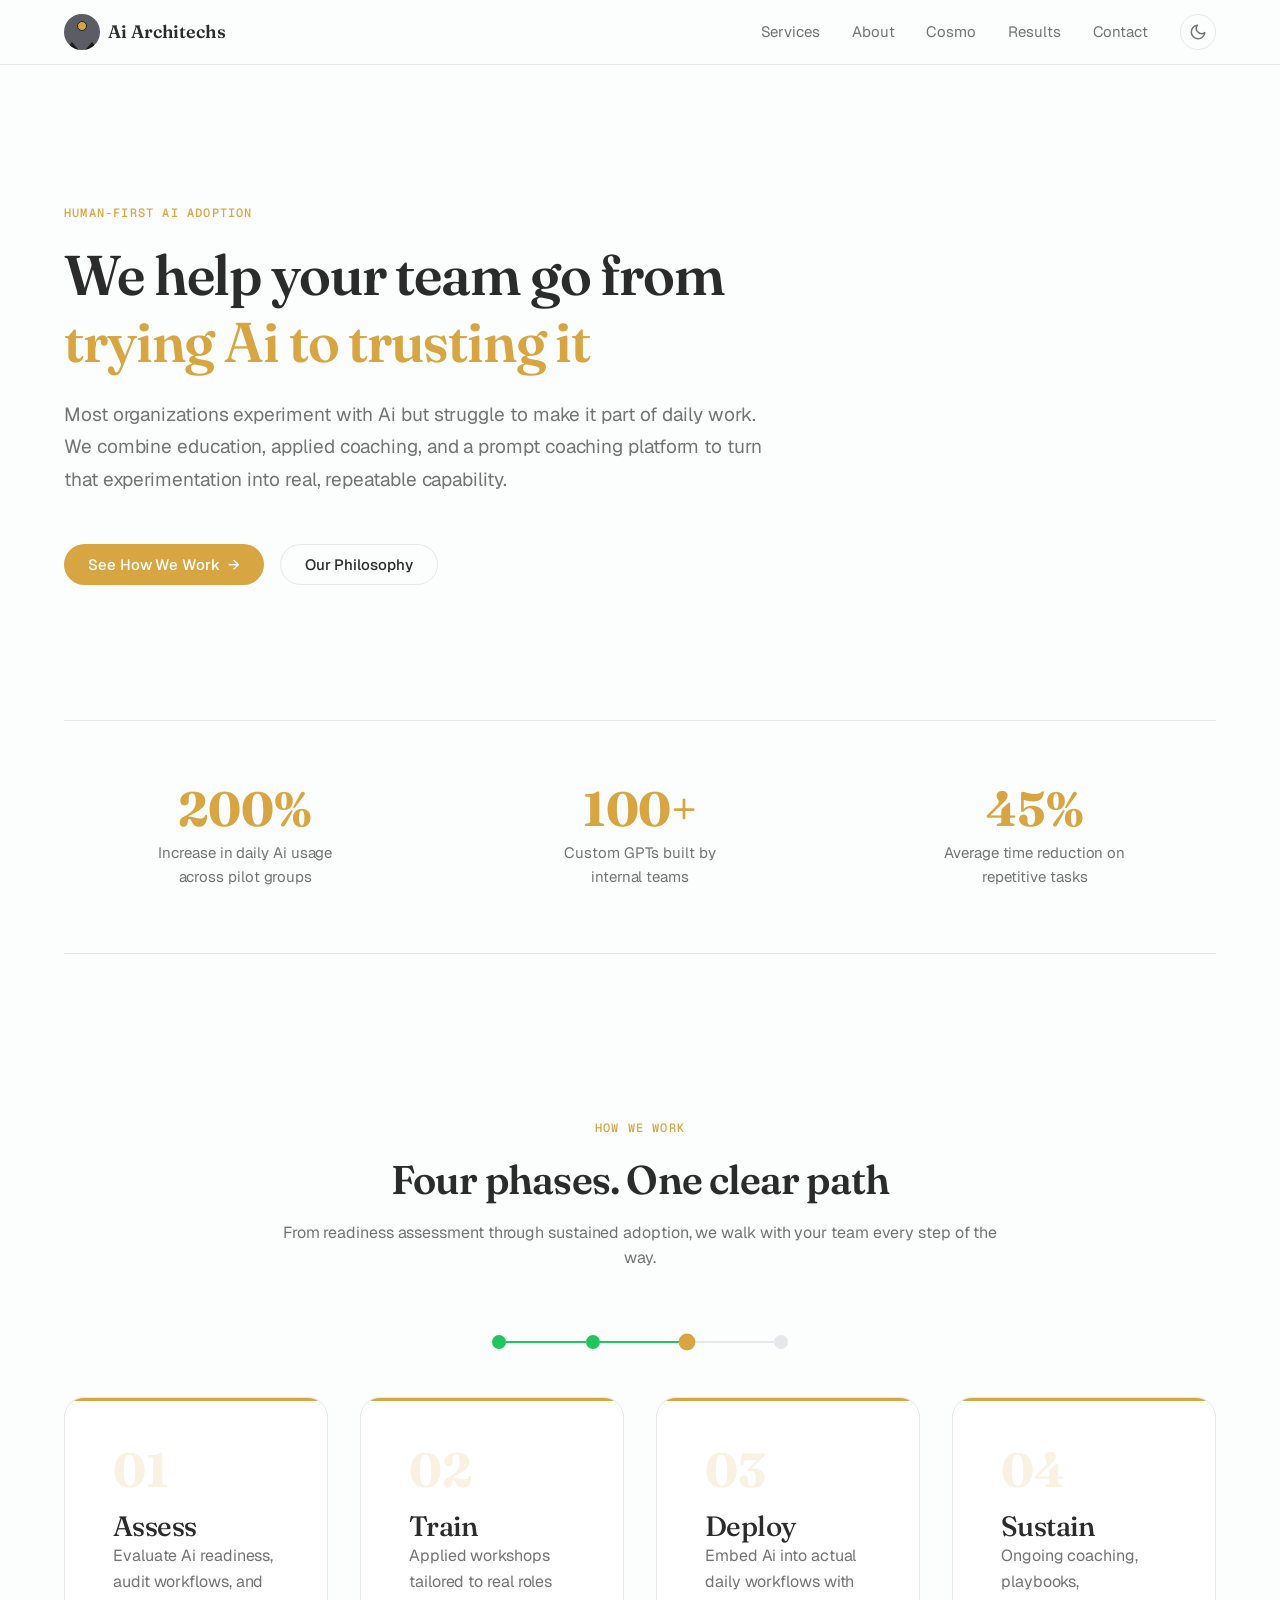
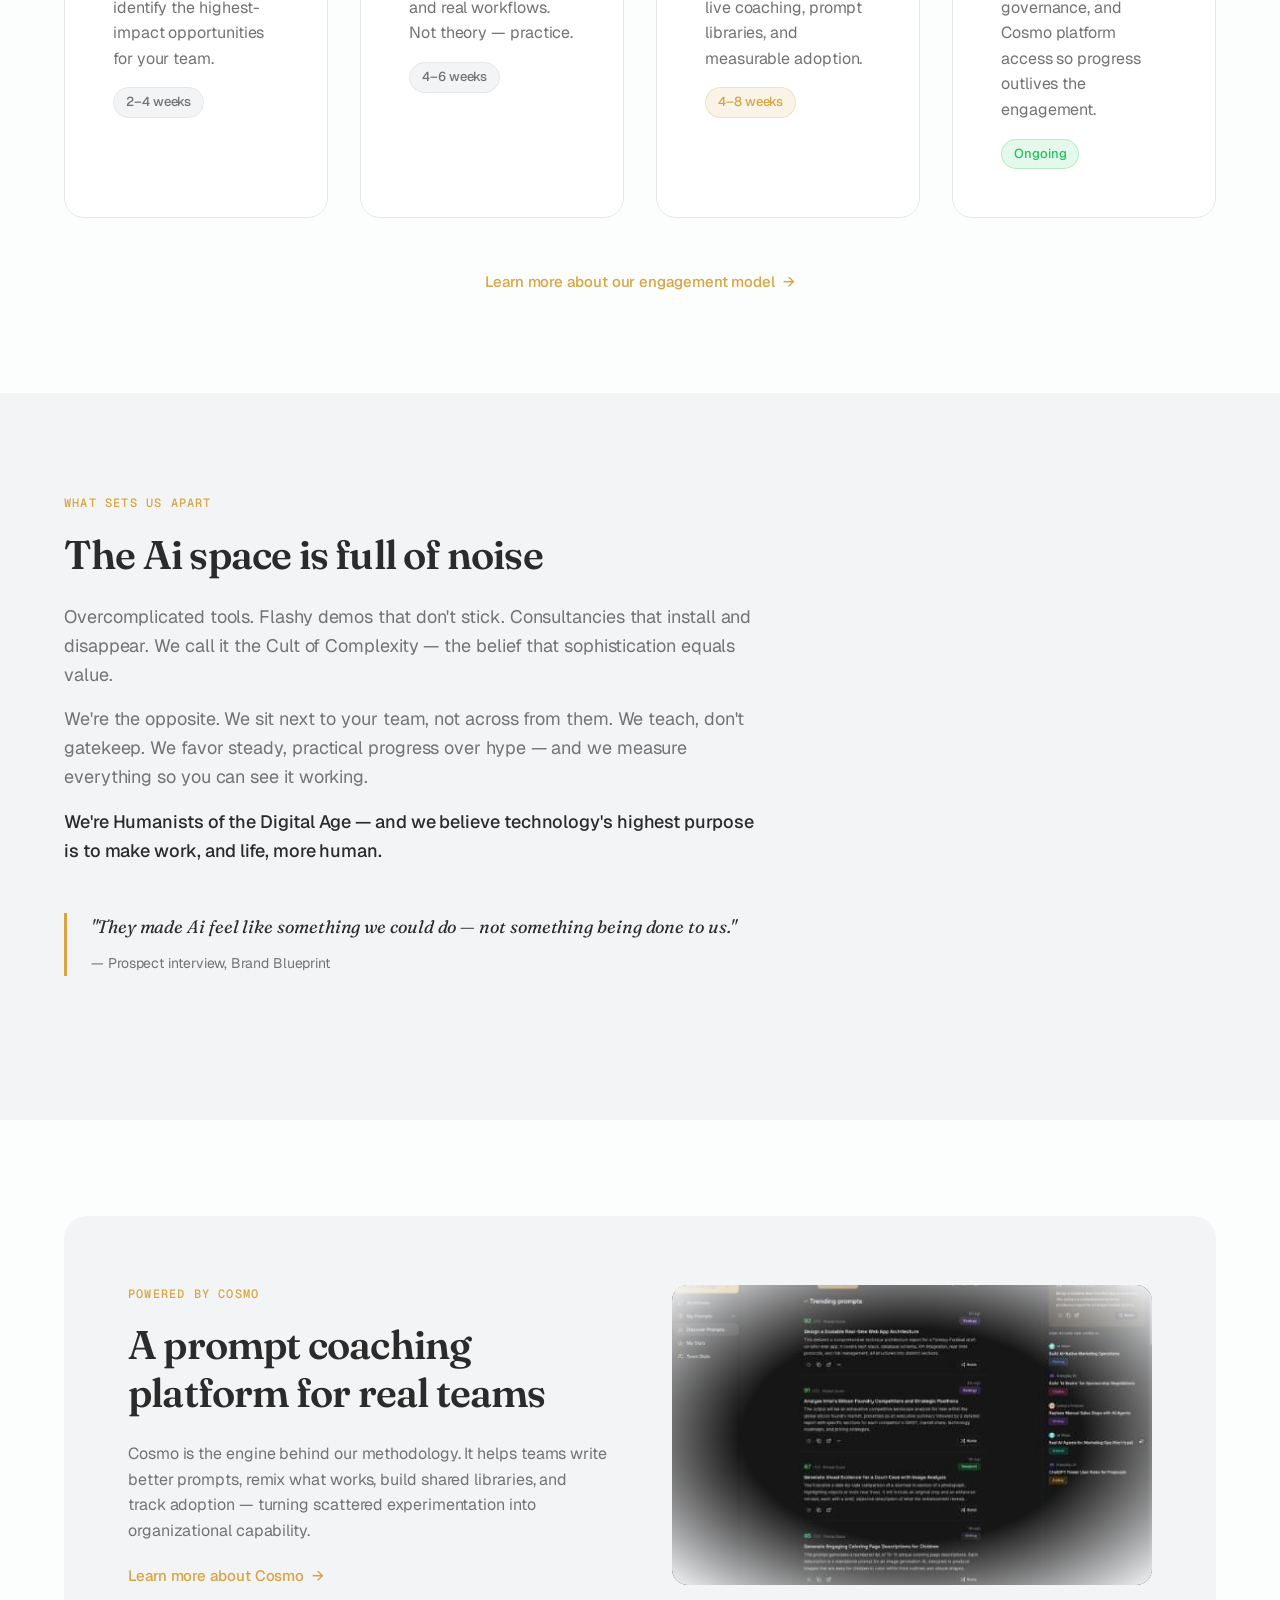
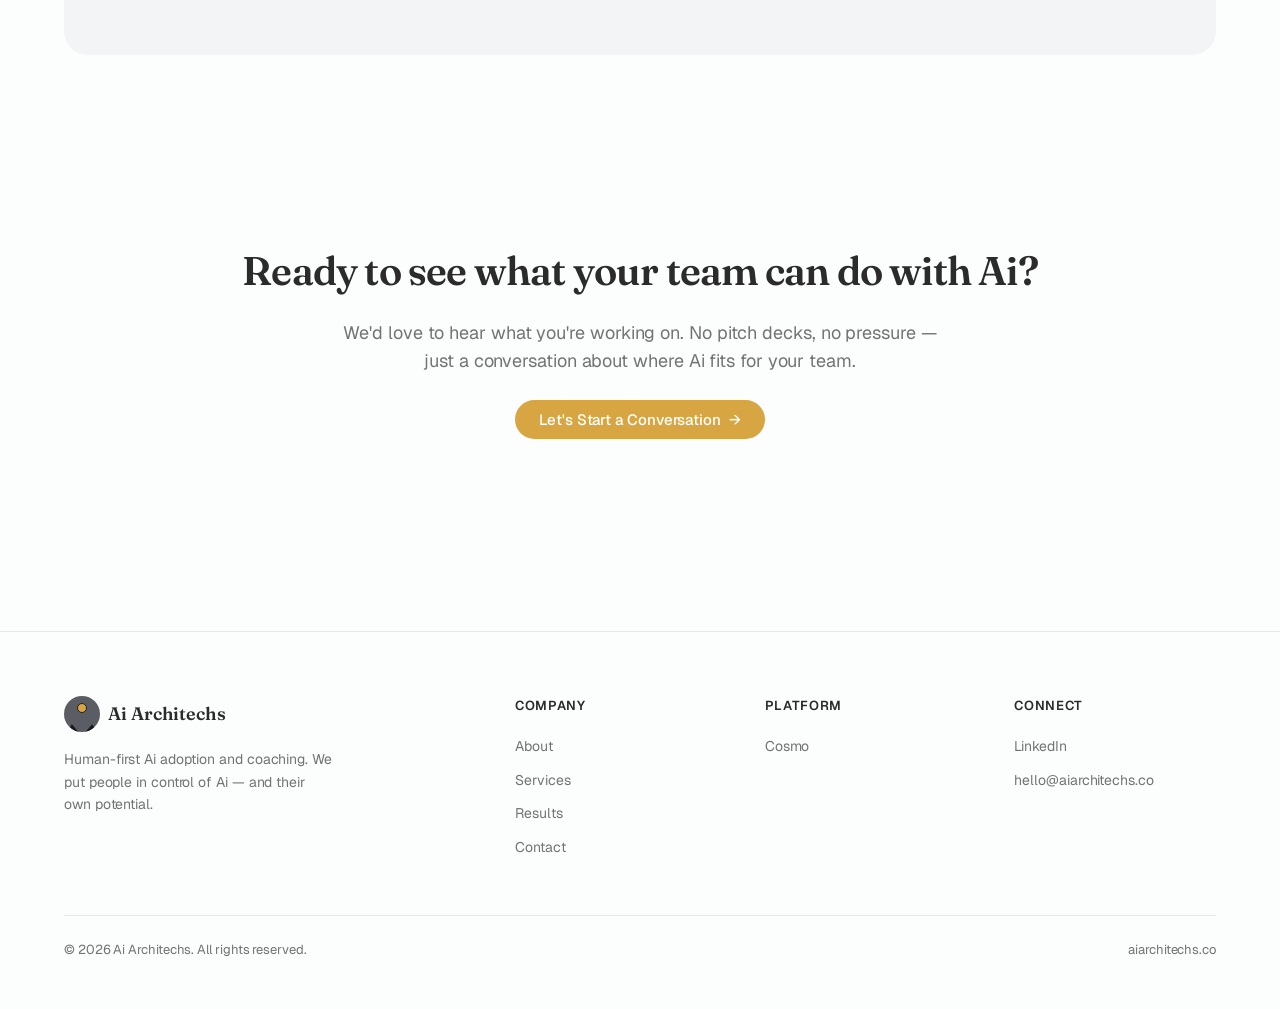
==== commit baa3902a: "Add files via upload" ====
--- a/index.html
+++ b/index.html
@@ -3,10 +3,10 @@
 <head>
   <meta charset="utf-8">
   <meta name="viewport" content="width=device-width, initial-scale=1">
-  <title>Ai Architechs — Human-First AI Adoption</title>
-  <meta name="description" content="Ai Architechs helps curious, forward-thinking teams go from trying AI to trusting it. Human-first AI adoption and coaching that delivers confidence and transforms productivity.">
-  <meta property="og:title" content="Ai Architechs — Human-First AI Adoption">
-  <meta property="og:description" content="We help teams go from trying AI to trusting it.">
+  <title>Ai Architechs — Human-First Ai Adoption</title>
+  <meta name="description" content="Ai Architechs helps curious, forward-thinking teams go from trying Ai to trusting it. Human-first AI adoption and coaching that delivers confidence and transforms productivity.">
+  <meta property="og:title" content="Ai Architechs — Human-First Ai Adoption">
+  <meta property="og:description" content="We help teams go from trying Ai to trusting it.">
   <meta property="og:type" content="website">
   <link rel="preconnect" href="https://fonts.googleapis.com">
   <link rel="preconnect" href="https://fonts.gstatic.com" crossorigin>
@@ -53,9 +53,9 @@
     <section class="hero">
       <div class="container">
         <div class="fade-in">
-          <span class="label">Human-First AI Adoption</span>
-          <h1 style="margin-top: var(--space-md);">We help your team go from<br><em style="color: hsl(var(--primary)); font-style: normal;">trying AI to trusting it</em></h1>
-          <p>Most organizations experiment with AI but struggle to make it part of daily work. We combine education, applied coaching, and a prompt coaching platform to turn that experimentation into real, repeatable capability.</p>
+          <span class="label">Human-First Ai Adoption</span>
+          <h1 style="margin-top: var(--space-md);">We help your team go from<br><em style="color: hsl(var(--primary)); font-style: normal;">trying Ai to trusting it</em></h1>
+          <p>Most organizations experiment with Ai but struggle to make it part of daily work. We combine education, applied coaching, and a prompt coaching platform to turn that experimentation into real, repeatable capability.</p>
           <div class="flex gap-md" style="flex-wrap: wrap;">
             <a href="services.html" class="btn btn-primary">See How We Work <span class="arrow">&rarr;</span></a>
             <a href="about.html" class="btn btn-outline">Our Philosophy</a>
@@ -70,7 +70,7 @@
         <div class="metrics-strip fade-in">
           <div class="metric">
             <div class="metric-value" data-count="200" data-suffix="%">200%</div>
-            <div class="metric-label">Increase in daily AI usage across pilot groups</div>
+            <div class="metric-label">Increase in daily Ai usage across pilot groups</div>
           </div>
           <div class="metric">
             <div class="metric-value" data-count="100" data-suffix="+" data-prefix="">100+</div>
@@ -108,7 +108,7 @@
           <div class="phase-card">
             <div class="phase-number">01</div>
             <h3>Assess</h3>
-            <p style="max-width: none;">Evaluate AI readiness, audit workflows, and identify the highest-impact opportunities for your team.</p>
+            <p style="max-width: none;">Evaluate Ai readiness, audit workflows, and identify the highest-impact opportunities for your team.</p>
             <span class="pill pill-muted">2–4 weeks</span>
           </div>
           <div class="phase-card">
@@ -120,7 +120,7 @@
           <div class="phase-card">
             <div class="phase-number">03</div>
             <h3>Deploy</h3>
-            <p style="max-width: none;">Embed AI into actual daily workflows with live coaching, prompt libraries, and measurable adoption.</p>
+            <p style="max-width: none;">Embed Ai into actual daily workflows with live coaching, prompt libraries, and measurable adoption.</p>
             <span class="pill pill-primary">4–8 weeks</span>
           </div>
           <div class="phase-card">
@@ -142,7 +142,7 @@
       <div class="container">
         <div class="fade-in" style="max-width: 700px;">
           <span class="label">What Sets Us Apart</span>
-          <h2 style="margin-top: var(--space-md);">The AI space is full of noise</h2>
+          <h2 style="margin-top: var(--space-md);">The Ai space is full of noise</h2>
           <p style="font-size: 1.125rem; margin-top: var(--space-lg);">
             Overcomplicated tools. Flashy demos that don't stick. Consultancies that install and disappear. We call it the Cult of Complexity — the belief that sophistication equals value.
           </p>
@@ -155,7 +155,7 @@
         </div>
         <div class="fade-in" style="margin-top: var(--space-2xl);">
           <div class="quote">
-            <p>"They made AI feel like something we could do — not something being done to us."</p>
+            <p>"They made Ai feel like something we could do — not something being done to us."</p>
             <cite>— Prospect interview, Brand Blueprint</cite>
           </div>
         </div>
@@ -184,8 +184,8 @@
     <!-- Closing CTA -->
     <section class="section text-center">
       <div class="container fade-in">
-        <h2>Ready to see what your team can do with AI?</h2>
-        <p style="margin: var(--space-lg) auto; font-size: 1.125rem; max-width: 50ch;">We'd love to hear what you're working on. No pitch decks, no pressure — just a conversation about where AI fits for your team.</p>
+        <h2>Ready to see what your team can do with Ai?</h2>
+        <p style="margin: var(--space-lg) auto; font-size: 1.125rem; max-width: 50ch;">We'd love to hear what you're working on. No pitch decks, no pressure — just a conversation about where Ai fits for your team.</p>
         <a href="contact.html" class="btn btn-primary">Let's Start a Conversation <span class="arrow">&rarr;</span></a>
       </div>
     </section>
@@ -200,7 +200,7 @@
             <div class="cosmo-mark"><div class="sun"></div><div class="peaks"></div></div>
             Ai Architechs
           </a>
-          <p>Human-first AI adoption and coaching. We put people in control of AI — and their own potential.</p>
+          <p>Human-first Ai adoption and coaching. We put people in control of Ai — and their own potential.</p>
         </div>
         <div>
           <div class="footer-heading">Company</div>
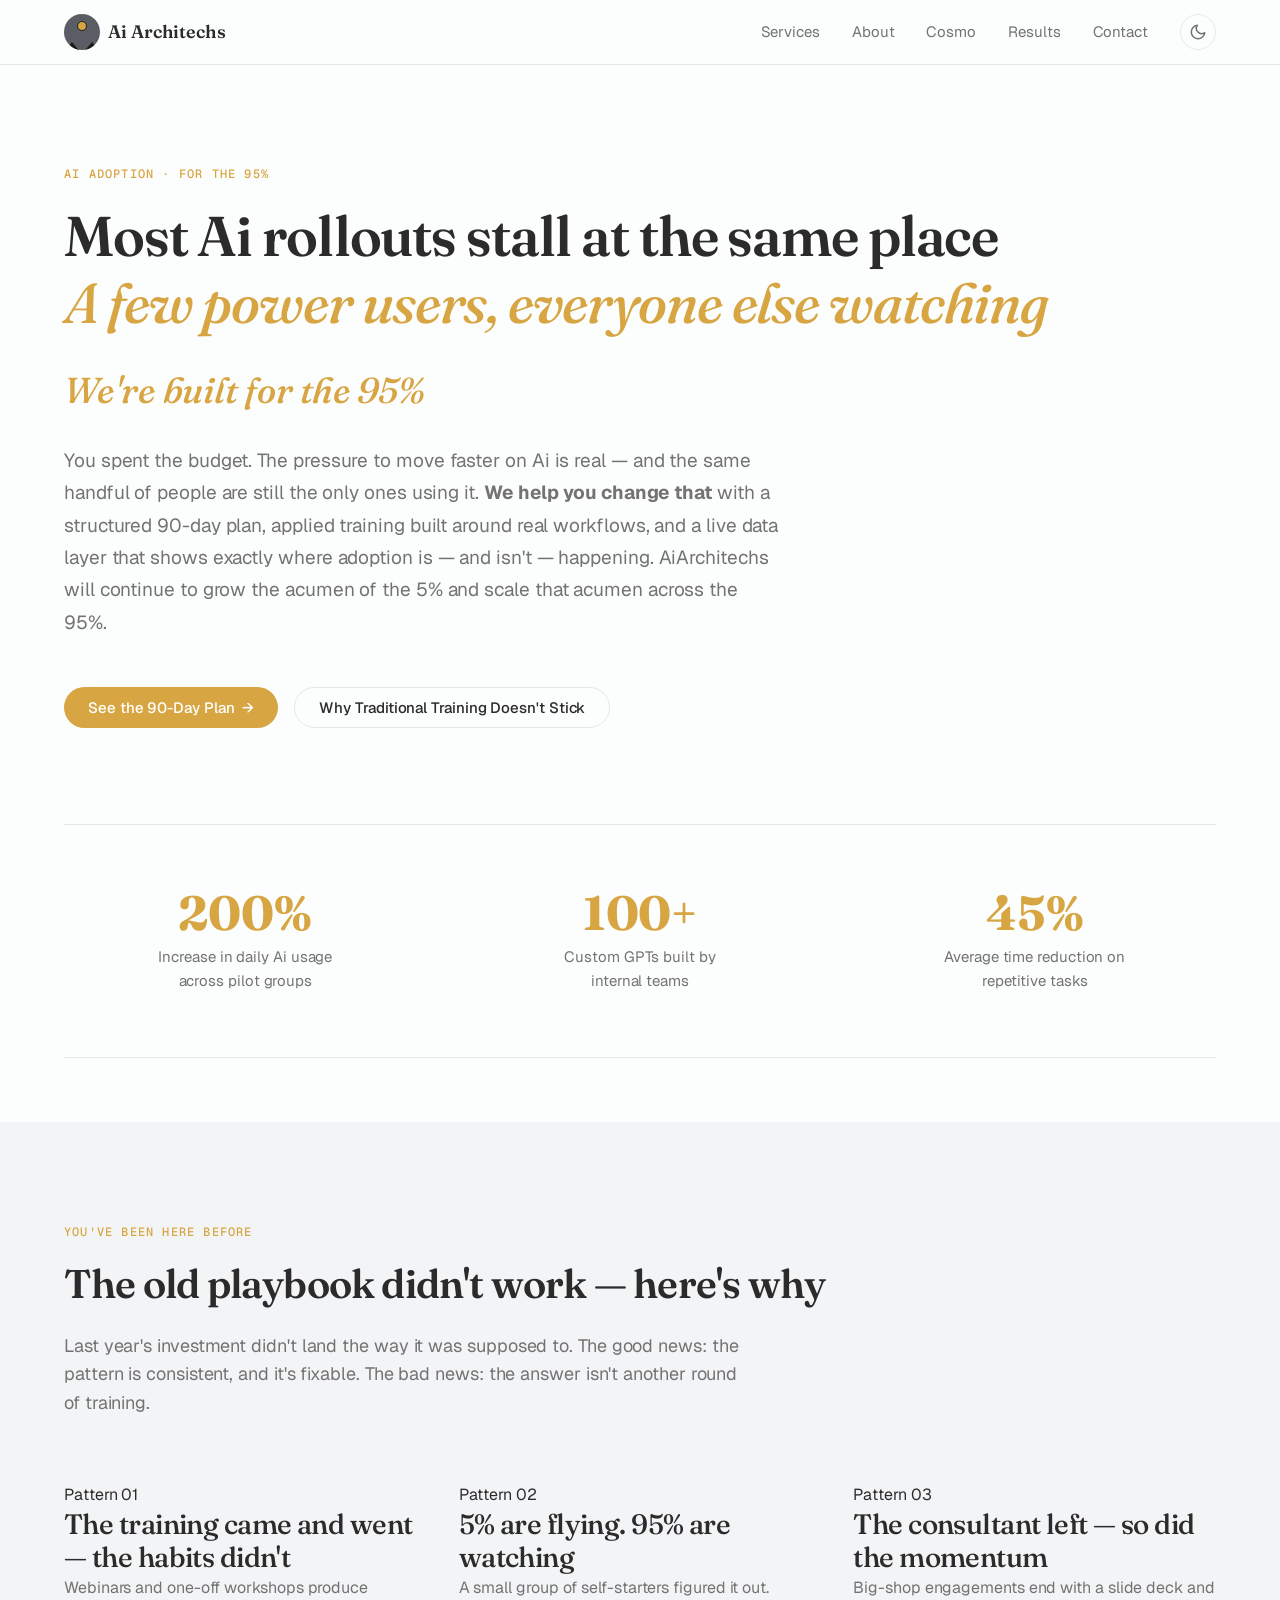
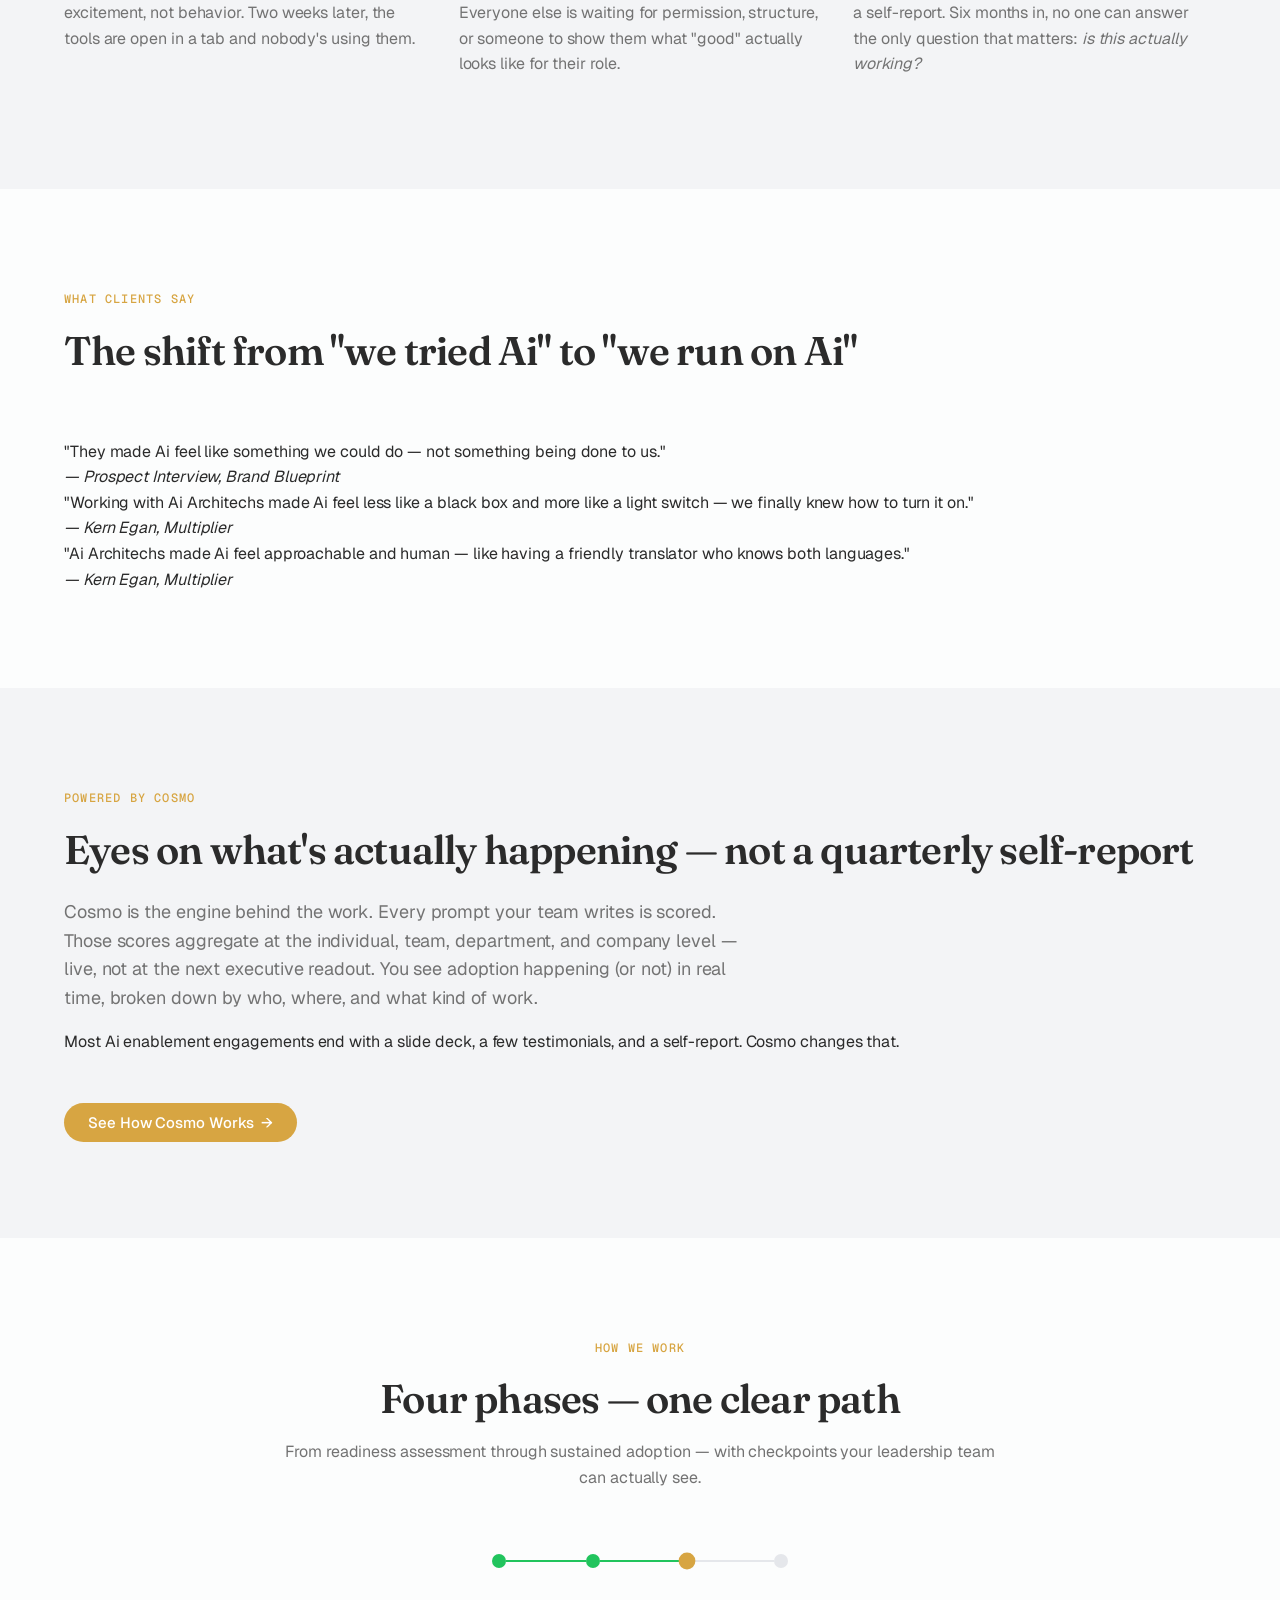
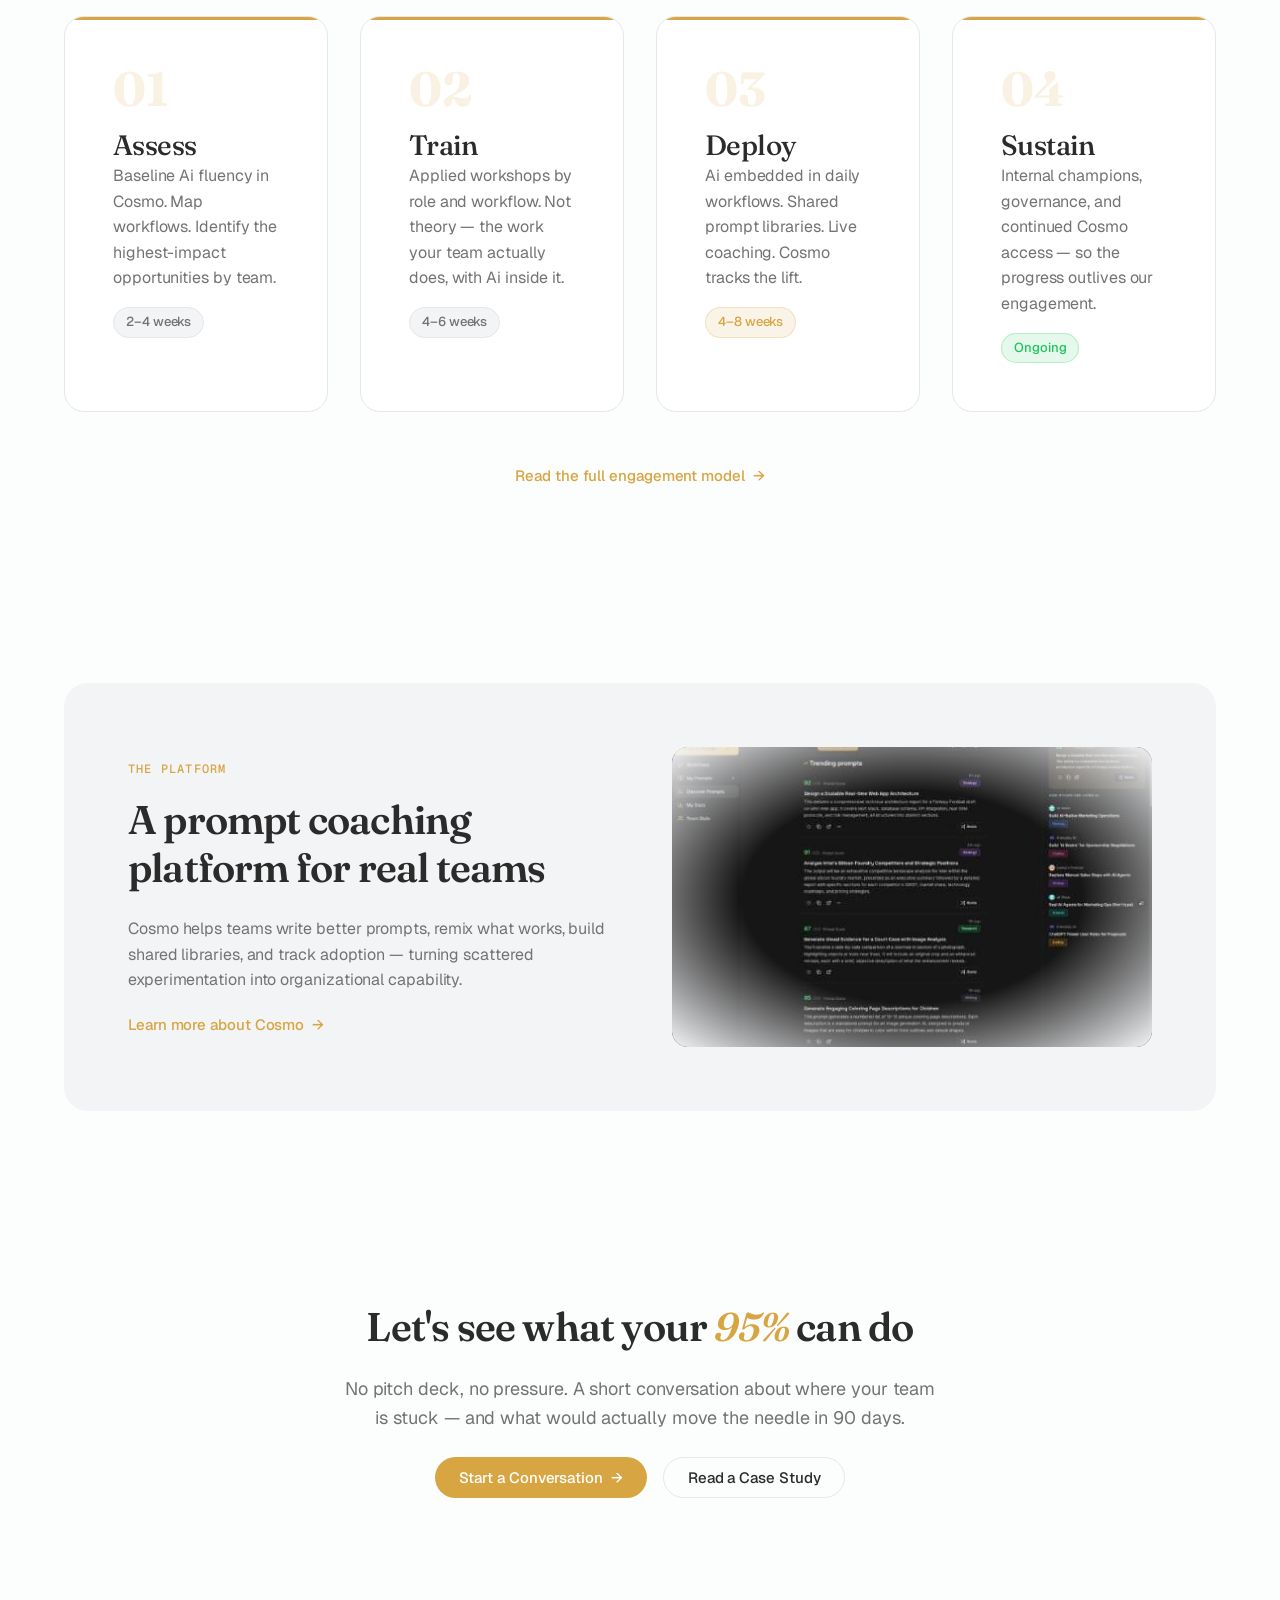
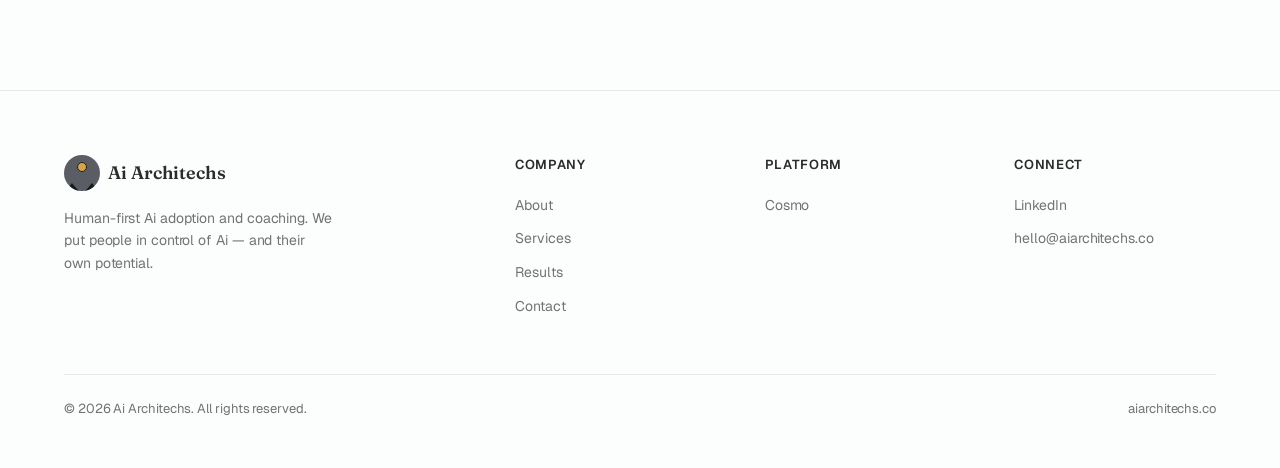
==== commit 05b97d0a: "Add files via upload" ====
--- a/index.html
+++ b/index.html
@@ -4,9 +4,9 @@
   <meta charset="utf-8">
   <meta name="viewport" content="width=device-width, initial-scale=1">
   <title>Ai Architechs — Human-First Ai Adoption</title>
-  <meta name="description" content="Ai Architechs helps curious, forward-thinking teams go from trying Ai to trusting it. Human-first AI adoption and coaching that delivers confidence and transforms productivity.">
-  <meta property="og:title" content="Ai Architechs — Human-First Ai Adoption">
-  <meta property="og:description" content="We help teams go from trying Ai to trusting it.">
+  <meta name="description" content="Most Ai rollouts stall at the same place — a few power users, everyone else watching. Ai Architechs is built for the 95%. Human-first Ai adoption that delivers measurable results in 90 days.">
+  <meta property="og:title" content="Ai Architechs — Built for the 95%">
+  <meta property="og:description" content="Most Ai rollouts stall at the same place. We help you change that.">
   <meta property="og:type" content="website">
   <link rel="preconnect" href="https://fonts.googleapis.com">
   <link rel="preconnect" href="https://fonts.gstatic.com" crossorigin>
@@ -49,16 +49,17 @@
   </nav>
 
   <main>
-    <!-- Hero -->
+    <!-- Hero — Pain Forward -->
     <section class="hero">
       <div class="container">
         <div class="fade-in">
-          <span class="label">Human-First Ai Adoption</span>
-          <h1 style="margin-top: var(--space-md);">We help your team go from<br><em style="color: hsl(var(--primary)); font-style: normal;">trying Ai to trusting it</em></h1>
-          <p>Most organizations experiment with Ai but struggle to make it part of daily work. We combine education, applied coaching, and a prompt coaching platform to turn that experimentation into real, repeatable capability.</p>
-          <div class="flex gap-md" style="flex-wrap: wrap;">
-            <a href="services.html" class="btn btn-primary">See How We Work <span class="arrow">&rarr;</span></a>
-            <a href="about.html" class="btn btn-outline">Our Philosophy</a>
+          <span class="label">Ai Adoption · For the 95%</span>
+          <h1 style="margin-top: var(--space-md);">Most Ai rollouts stall at the same place<br><em style="color: hsl(var(--primary)); font-style: italic; font-weight: 500;">A few power users, everyone else watching</em></h1>
+          <p class="hero-kicker" style="font-family: 'Fraunces', serif; font-weight: 500; font-style: italic; font-size: clamp(1.5rem, 3vw, 2.25rem); color: hsl(var(--primary)); margin: var(--space-lg) 0;">We're built for the 95%</p>
+          <p style="max-width: 720px;">You spent the budget. The pressure to move faster on Ai is real — and the same handful of people are still the only ones using it. <strong>We help you change that</strong> with a structured 90-day plan, applied training built around real workflows, and a live data layer that shows exactly where adoption is — and isn't — happening. AiArchitechs will continue to grow the acumen of the 5% and scale that acumen across the 95%.</p>
+          <div class="flex gap-md" style="flex-wrap: wrap; margin-top: var(--space-xl);">
+            <a href="services.html" class="btn btn-primary">See the 90-Day Plan <span class="arrow">&rarr;</span></a>
+            <a href="about.html" class="btn btn-outline">Why Traditional Training Doesn't Stick</a>
           </div>
         </div>
       </div>
@@ -84,13 +85,86 @@
       </div>
     </section>
 
-    <!-- Engagement Model Preview -->
+    <!-- Pain Section — Naming the Pattern -->
+    <section class="section" style="background: hsl(var(--muted));">
+      <div class="container">
+        <div class="fade-in" style="margin-bottom: var(--space-3xl);">
+          <span class="label">You've Been Here Before</span>
+          <h2 style="margin-top: var(--space-md); max-width: 900px;">The old playbook didn't work — here's why</h2>
+          <p style="font-size: 1.125rem; margin-top: var(--space-lg); max-width: 680px;">Last year's investment didn't land the way it was supposed to. The good news: the pattern is consistent, and it's fixable. The bad news: the answer isn't another round of training.</p>
+        </div>
+
+        <div class="grid grid-3 fade-in">
+          <div class="pain-card">
+            <span class="pain-card-tag">Pattern 01</span>
+            <h3>The training came and went — the habits didn't</h3>
+            <p style="max-width: none;">Webinars and one-off workshops produce excitement, not behavior. Two weeks later, the tools are open in a tab and nobody's using them.</p>
+          </div>
+          <div class="pain-card">
+            <span class="pain-card-tag">Pattern 02</span>
+            <h3>5% are flying. 95% are watching</h3>
+            <p style="max-width: none;">A small group of self-starters figured it out. Everyone else is waiting for permission, structure, or someone to show them what "good" actually looks like for their role.</p>
+          </div>
+          <div class="pain-card">
+            <span class="pain-card-tag">Pattern 03</span>
+            <h3>The consultant left — so did the momentum</h3>
+            <p style="max-width: none;">Big-shop engagements end with a slide deck and a self-report. Six months in, no one can answer the only question that matters: <em>is this actually working?</em></p>
+          </div>
+        </div>
+      </div>
+    </section>
+
+    <!-- Quotes — Social Proof -->
+    <section class="section">
+      <div class="container">
+        <div class="fade-in" style="margin-bottom: var(--space-3xl);">
+          <span class="label">What Clients Say</span>
+          <h2 style="margin-top: var(--space-md);">The shift from "we tried Ai" to "we run on Ai"</h2>
+        </div>
+
+        <div class="quote-grid fade-in">
+          <div class="quote-card">
+            <blockquote>"They made Ai feel like something we could do — not something being done to us."</blockquote>
+            <cite>— Prospect Interview, Brand Blueprint</cite>
+          </div>
+          <div class="quote-card">
+            <blockquote>"Working with Ai Architechs made Ai feel less like a black box and more like a light switch — we finally knew how to turn it on."</blockquote>
+            <cite>— Kern Egan, Multiplier</cite>
+          </div>
+          <div class="quote-card">
+            <blockquote>"Ai Architechs made Ai feel approachable and human — like having a friendly translator who knows both languages."</blockquote>
+            <cite>— Kern Egan, Multiplier</cite>
+          </div>
+        </div>
+      </div>
+    </section>
+
+    <!-- Cosmo Data Layer — Dark Band -->
+    <section class="section" style="background: hsl(var(--muted));">
+      <div class="container">
+        <div class="fade-in">
+          <span class="label">Powered by Cosmo</span>
+          <h2 style="margin-top: var(--space-md);">Eyes on what's actually happening — not a quarterly self-report</h2>
+          <p style="font-size: 1.125rem; margin-top: var(--space-lg); max-width: 680px;">Cosmo is the engine behind the work. Every prompt your team writes is scored. Those scores aggregate at the individual, team, department, and company level — live, not at the next executive readout. You see adoption happening (or not) in real time, broken down by who, where, and what kind of work.</p>
+
+          <div class="data-callout">
+            Most Ai enablement engagements end with a slide deck, a few testimonials, and a self-report. Cosmo changes that.
+          </div>
+
+          <div style="margin-top: var(--space-2xl);">
+            <a href="cosmo.html" class="btn btn-primary">See How Cosmo Works <span class="arrow">&rarr;</span></a>
+          </div>
+        </div>
+      </div>
+    </section>
+
+    <!-- How We Work — Four Phases -->
     <section class="section">
       <div class="container">
         <div class="text-center fade-in" style="margin-bottom: var(--space-3xl);">
           <span class="label">How We Work</span>
-          <h2 style="margin-top: var(--space-md);">Four phases. One clear path</h2>
-          <p style="margin: var(--space-md) auto 0;">From readiness assessment through sustained adoption, we walk with your team every step of the way.</p>
+          <h2 style="margin-top: var(--space-md);">Four phases — one clear path</h2>
+          <p style="margin: var(--space-md) auto 0;">From readiness assessment through sustained adoption — with checkpoints your leadership team can actually see.</p>
         </div>
 
         <!-- Progress Trail -->
@@ -108,69 +182,44 @@
           <div class="phase-card">
             <div class="phase-number">01</div>
             <h3>Assess</h3>
-            <p style="max-width: none;">Evaluate Ai readiness, audit workflows, and identify the highest-impact opportunities for your team.</p>
+            <p style="max-width: none;">Baseline Ai fluency in Cosmo. Map workflows. Identify the highest-impact opportunities by team.</p>
             <span class="pill pill-muted">2–4 weeks</span>
           </div>
           <div class="phase-card">
             <div class="phase-number">02</div>
             <h3>Train</h3>
-            <p style="max-width: none;">Applied workshops tailored to real roles and real workflows. Not theory — practice.</p>
+            <p style="max-width: none;">Applied workshops by role and workflow. Not theory — the work your team actually does, with Ai inside it.</p>
             <span class="pill pill-muted">4–6 weeks</span>
           </div>
           <div class="phase-card">
             <div class="phase-number">03</div>
             <h3>Deploy</h3>
-            <p style="max-width: none;">Embed Ai into actual daily workflows with live coaching, prompt libraries, and measurable adoption.</p>
+            <p style="max-width: none;">Ai embedded in daily workflows. Shared prompt libraries. Live coaching. Cosmo tracks the lift.</p>
             <span class="pill pill-primary">4–8 weeks</span>
           </div>
           <div class="phase-card">
             <div class="phase-number">04</div>
             <h3>Sustain</h3>
-            <p style="max-width: none;">Ongoing coaching, playbooks, governance, and Cosmo platform access so progress outlives the engagement.</p>
+            <p style="max-width: none;">Internal champions, governance, and continued Cosmo access — so the progress outlives our engagement.</p>
             <span class="pill pill-success">Ongoing</span>
           </div>
         </div>
 
         <div class="text-center" style="margin-top: var(--space-2xl);">
-          <a href="services.html" class="btn btn-ghost">Learn more about our engagement model <span class="arrow">&rarr;</span></a>
-        </div>
-      </div>
-    </section>
-
-    <!-- The AiA Difference -->
-    <section class="section" style="background: hsl(var(--muted));">
-      <div class="container">
-        <div class="fade-in" style="max-width: 700px;">
-          <span class="label">What Sets Us Apart</span>
-          <h2 style="margin-top: var(--space-md);">The Ai space is full of noise</h2>
-          <p style="font-size: 1.125rem; margin-top: var(--space-lg);">
-            Overcomplicated tools. Flashy demos that don't stick. Consultancies that install and disappear. We call it the Cult of Complexity — the belief that sophistication equals value.
-          </p>
-          <p style="font-size: 1.125rem;">
-            We're the opposite. We sit next to your team, not across from them. We teach, don't gatekeep. We favor steady, practical progress over hype — and we measure everything so you can see it working.
-          </p>
-          <p style="font-size: 1.125rem; color: hsl(var(--foreground)); font-weight: 500;">
-            We're Humanists of the Digital Age — and we believe technology's highest purpose is to make work, and life, more human.
-          </p>
-        </div>
-        <div class="fade-in" style="margin-top: var(--space-2xl);">
-          <div class="quote">
-            <p>"They made Ai feel like something we could do — not something being done to us."</p>
-            <cite>— Prospect interview, Brand Blueprint</cite>
-          </div>
-        </div>
-      </div>
-    </section>
-
-    <!-- Cosmo Teaser -->
+          <a href="services.html" class="btn btn-ghost">Read the full engagement model <span class="arrow">&rarr;</span></a>
+        </div>
+      </div>
+    </section>
+
+    <!-- Cosmo Screenshot Teaser -->
     <section class="section">
       <div class="container">
         <div class="cosmo-teaser fade-in">
           <div class="cosmo-teaser-inner">
             <div>
-              <span class="label">Powered by Cosmo</span>
+              <span class="label">The Platform</span>
               <h2 style="margin-top: var(--space-md);">A prompt coaching platform for real teams</h2>
-              <p style="margin-top: var(--space-lg);">Cosmo is the engine behind our methodology. It helps teams write better prompts, remix what works, build shared libraries, and track adoption — turning scattered experimentation into organizational capability.</p>
+              <p style="margin-top: var(--space-lg);">Cosmo helps teams write better prompts, remix what works, build shared libraries, and track adoption — turning scattered experimentation into organizational capability.</p>
               <a href="cosmo.html" class="btn btn-ghost">Learn more about Cosmo <span class="arrow">&rarr;</span></a>
             </div>
             <div class="cosmo-screenshot" style="padding: 0; background: none; border: none; box-shadow: none;">
@@ -184,9 +233,12 @@
     <!-- Closing CTA -->
     <section class="section text-center">
       <div class="container fade-in">
-        <h2>Ready to see what your team can do with Ai?</h2>
-        <p style="margin: var(--space-lg) auto; font-size: 1.125rem; max-width: 50ch;">We'd love to hear what you're working on. No pitch decks, no pressure — just a conversation about where Ai fits for your team.</p>
-        <a href="contact.html" class="btn btn-primary">Let's Start a Conversation <span class="arrow">&rarr;</span></a>
+        <h2>Let's see what your <em style="color: hsl(var(--primary)); font-style: italic;">95%</em> can do</h2>
+        <p style="margin: var(--space-lg) auto; font-size: 1.125rem; max-width: 50ch;">No pitch deck, no pressure. A short conversation about where your team is stuck — and what would actually move the needle in 90 days.</p>
+        <div class="flex gap-md" style="flex-wrap: wrap; justify-content: center;">
+          <a href="contact.html" class="btn btn-primary">Start a Conversation <span class="arrow">&rarr;</span></a>
+          <a href="results.html" class="btn btn-outline">Read a Case Study</a>
+        </div>
       </div>
     </section>
   </main>
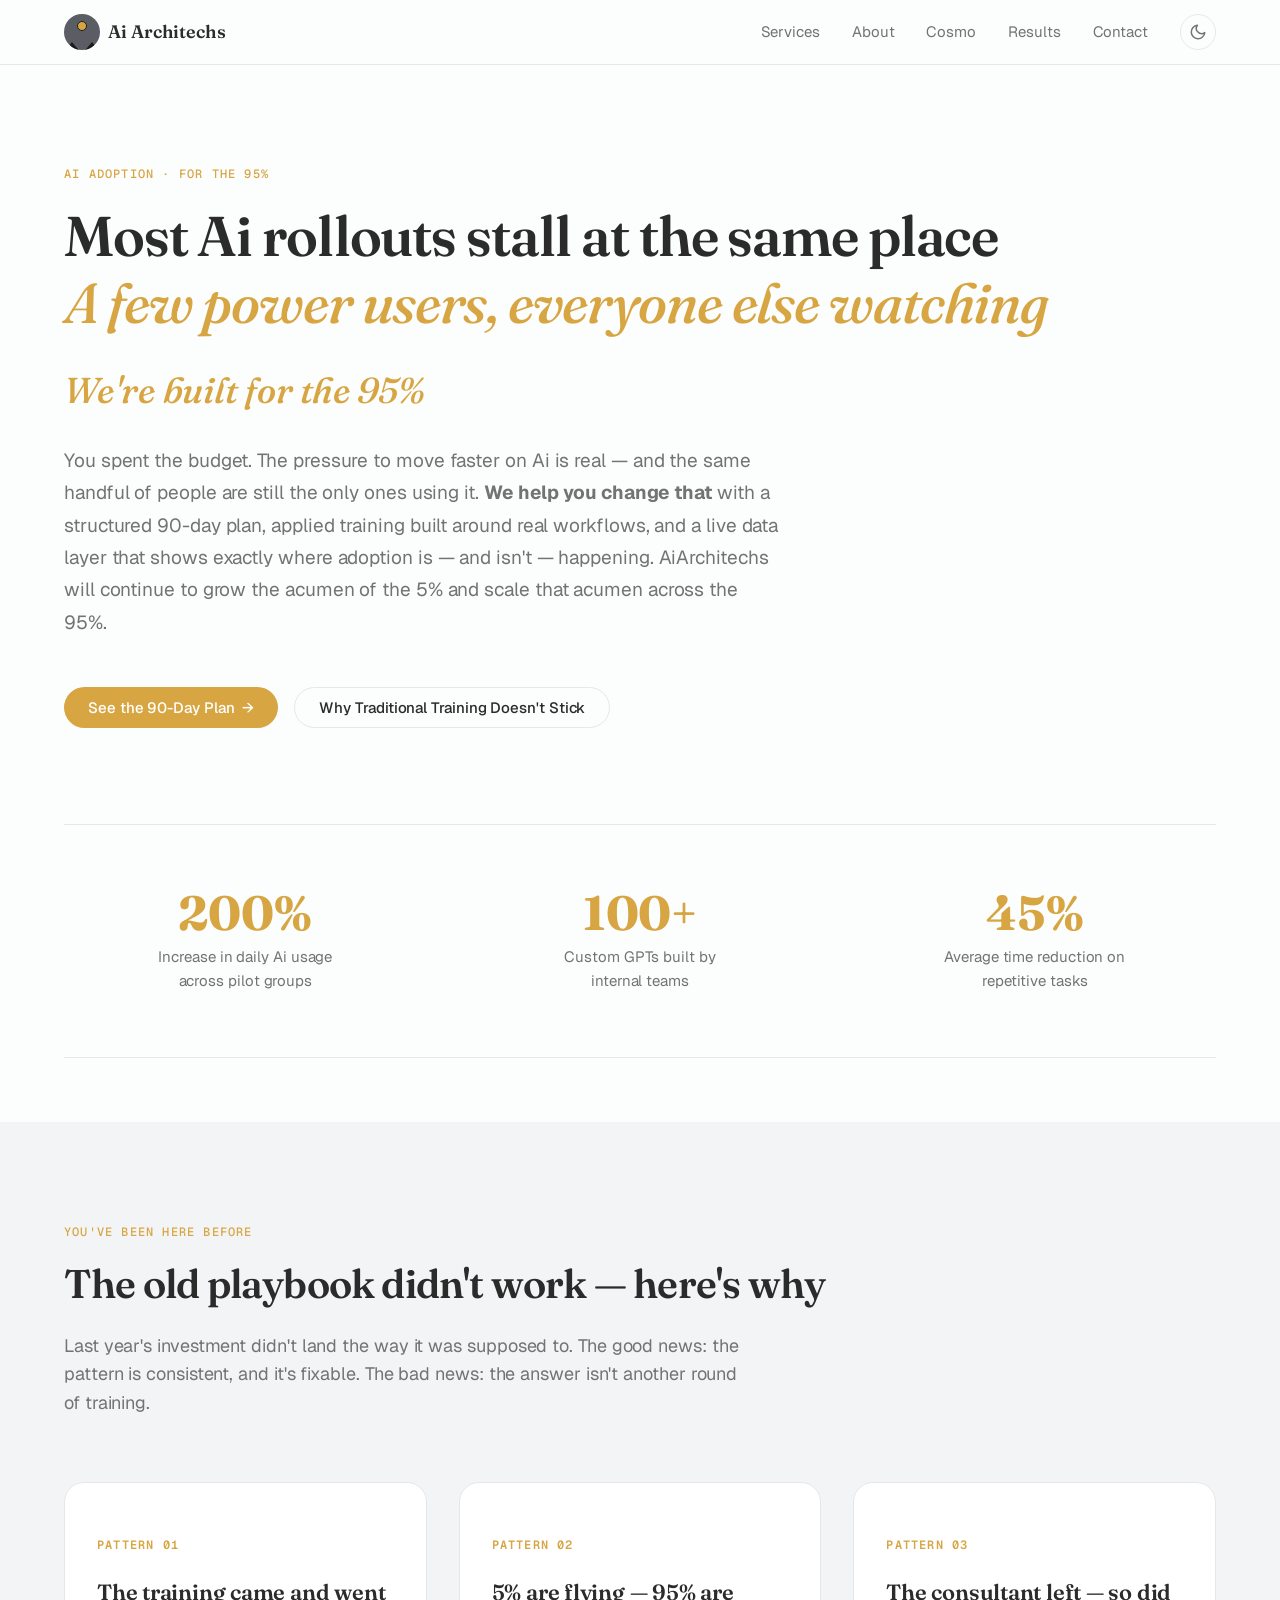
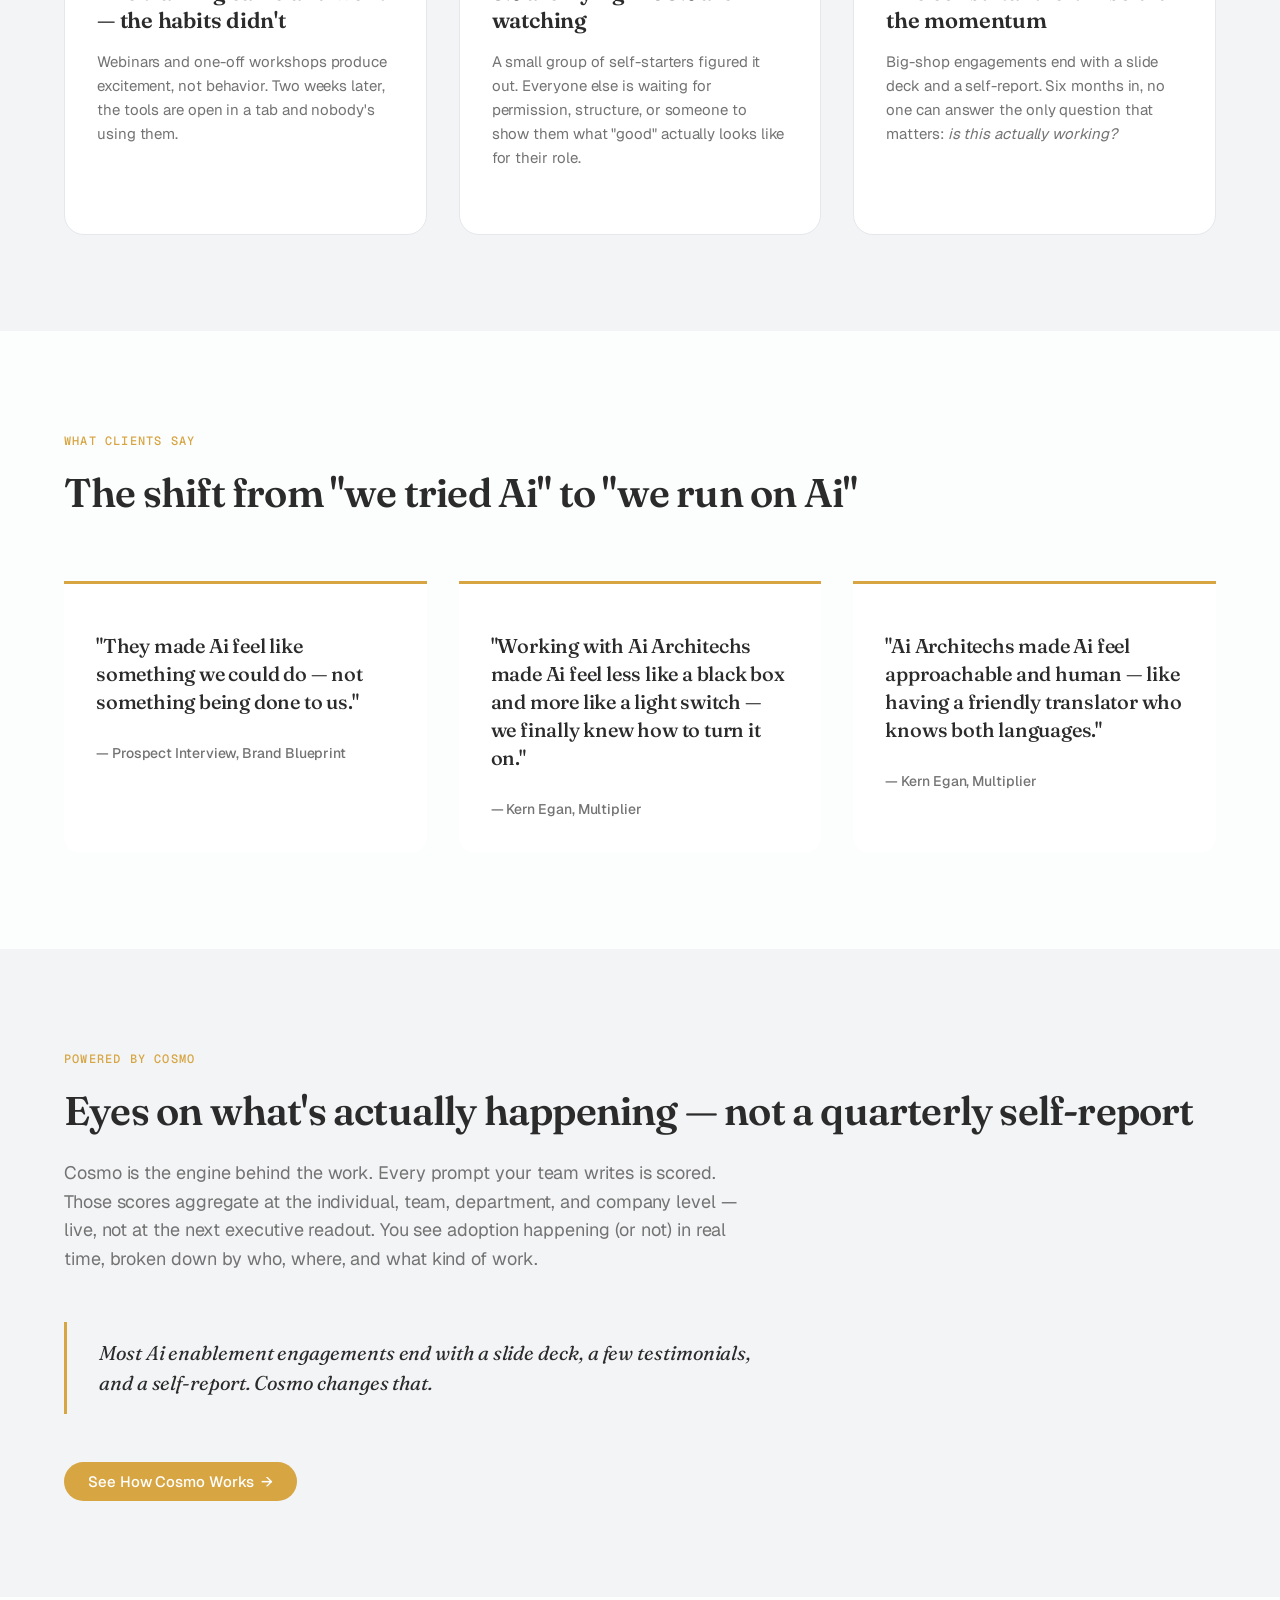
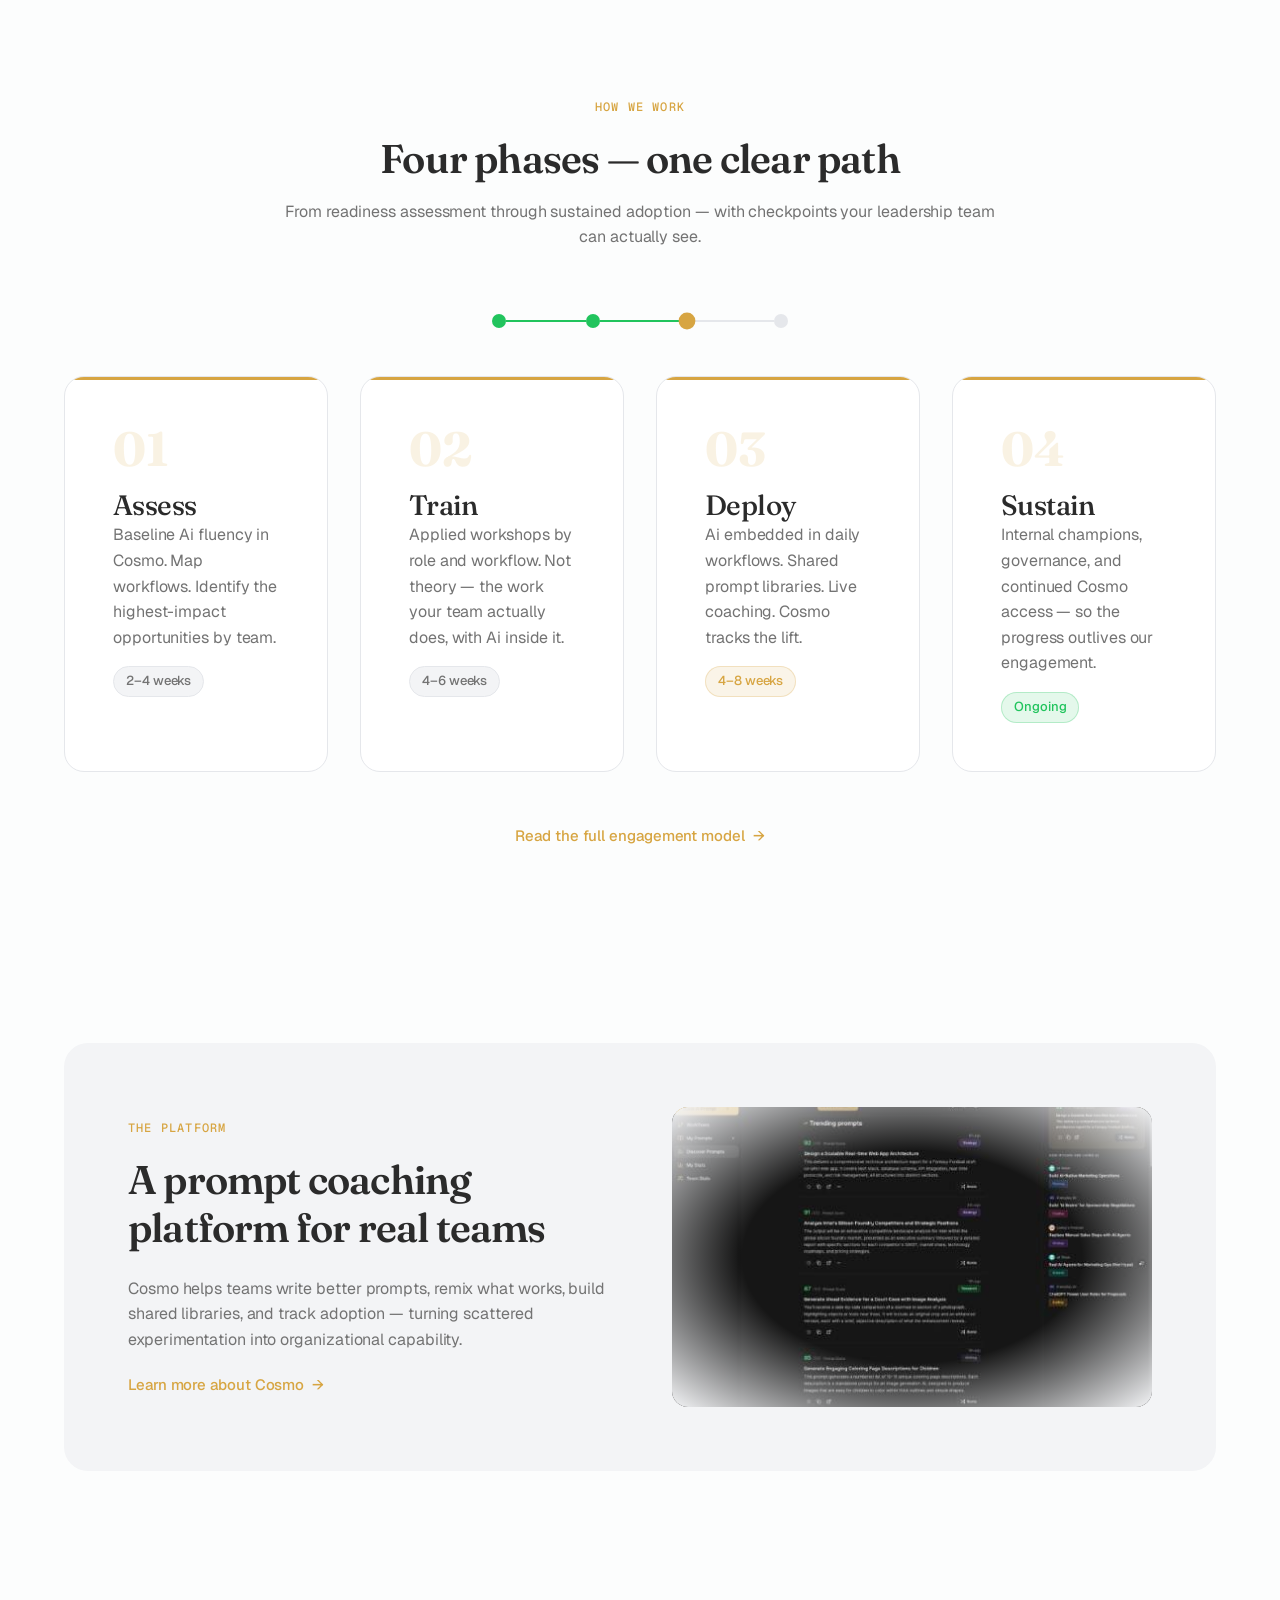
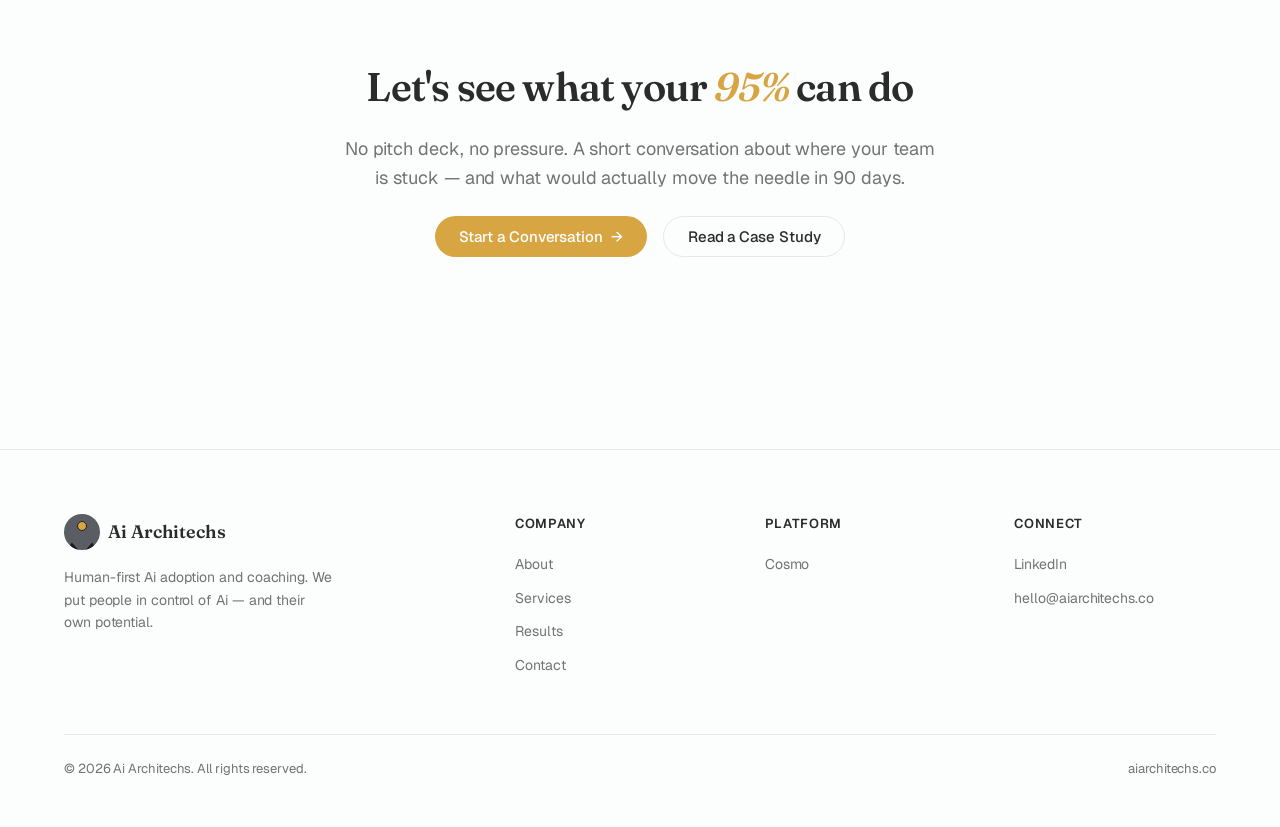
==== commit a9ad4aad: "Add files via upload" ====
--- a/index.html
+++ b/index.html
@@ -102,7 +102,7 @@
           </div>
           <div class="pain-card">
             <span class="pain-card-tag">Pattern 02</span>
-            <h3>5% are flying. 95% are watching</h3>
+            <h3>5% are flying — 95% are watching</h3>
             <p style="max-width: none;">A small group of self-starters figured it out. Everyone else is waiting for permission, structure, or someone to show them what "good" actually looks like for their role.</p>
           </div>
           <div class="pain-card">
--- a/css/styles.css
+++ b/css/styles.css
@@ -906,3 +906,104 @@
     grid-template-columns: 1fr !important;
   }
 }
+
+/* --- Pain Cards --- */
+.pain-card {
+  background: hsl(var(--card));
+  border: 1px solid hsl(var(--border));
+  border-radius: var(--radius-xl);
+  padding: var(--space-2xl) var(--space-xl);
+}
+
+.pain-card h3 {
+  font-family: 'Fraunces', serif;
+  font-weight: 600;
+  font-size: 1.375rem;
+  line-height: 1.25;
+  margin-bottom: var(--space-md);
+  letter-spacing: -0.01em;
+}
+
+.pain-card p {
+  font-size: 0.9375rem;
+  color: hsl(var(--muted-foreground));
+  line-height: 1.6;
+}
+
+.pain-card-tag {
+  display: inline-block;
+  font-family: 'Geist Mono', monospace;
+  font-size: 0.75rem;
+  letter-spacing: 0.1em;
+  text-transform: uppercase;
+  color: hsl(var(--primary));
+  font-weight: 600;
+  margin-bottom: var(--space-lg);
+}
+
+/* --- Quote Grid --- */
+.quote-grid {
+  display: grid;
+  grid-template-columns: repeat(3, 1fr);
+  gap: var(--space-xl);
+}
+
+.quote-card {
+  background: hsl(var(--card));
+  border-top: 3px solid hsl(var(--primary));
+  padding: var(--space-2xl) var(--space-xl) var(--space-xl);
+  border-radius: 0 0 var(--radius-lg) var(--radius-lg);
+}
+
+.quote-card blockquote {
+  font-family: 'Fraunces', serif;
+  font-weight: 500;
+  font-size: 1.25rem;
+  line-height: 1.4;
+  color: hsl(var(--foreground));
+  margin-bottom: var(--space-lg);
+  letter-spacing: -0.01em;
+}
+
+.quote-card cite {
+  font-style: normal;
+  font-size: 0.875rem;
+  color: hsl(var(--muted-foreground));
+  font-weight: 500;
+}
+
+@media (max-width: 768px) {
+  .quote-grid {
+    grid-template-columns: 1fr;
+  }
+}
+
+/* --- Data Layer (Dark Band) --- */
+.data-layer {
+  background: hsl(var(--foreground));
+  color: hsl(var(--background));
+}
+
+[data-theme="dark"] .data-layer {
+  background: hsl(0 0% 4%);
+}
+
+.data-layer h2 {
+  color: hsl(var(--background));
+}
+
+.data-layer p {
+  color: hsl(var(--background) / 0.75);
+}
+
+.data-callout {
+  border-left: 3px solid hsl(var(--primary));
+  padding: var(--space-md) var(--space-xl);
+  margin-top: var(--space-2xl);
+  max-width: 740px;
+  font-family: 'Fraunces', serif;
+  font-style: italic;
+  font-size: 1.25rem;
+  line-height: 1.5;
+  color: hsl(var(--foreground));
+}
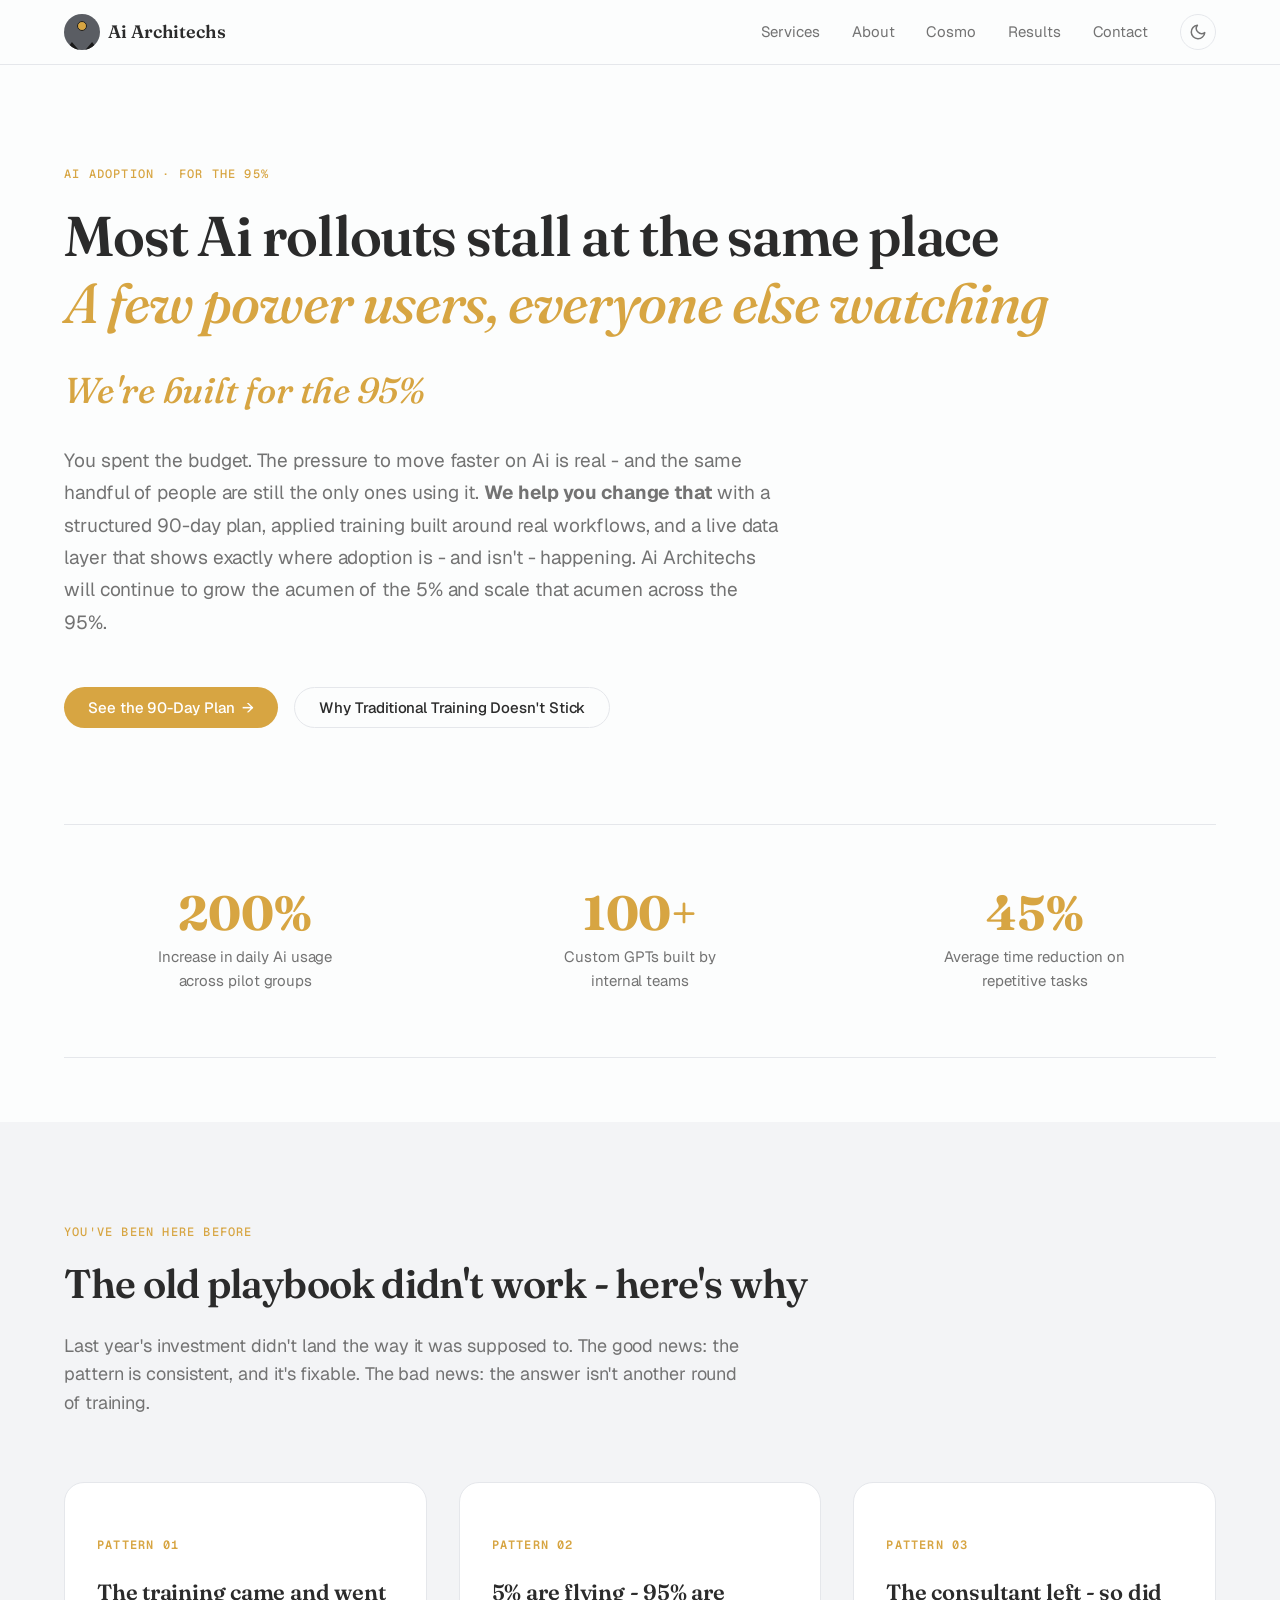
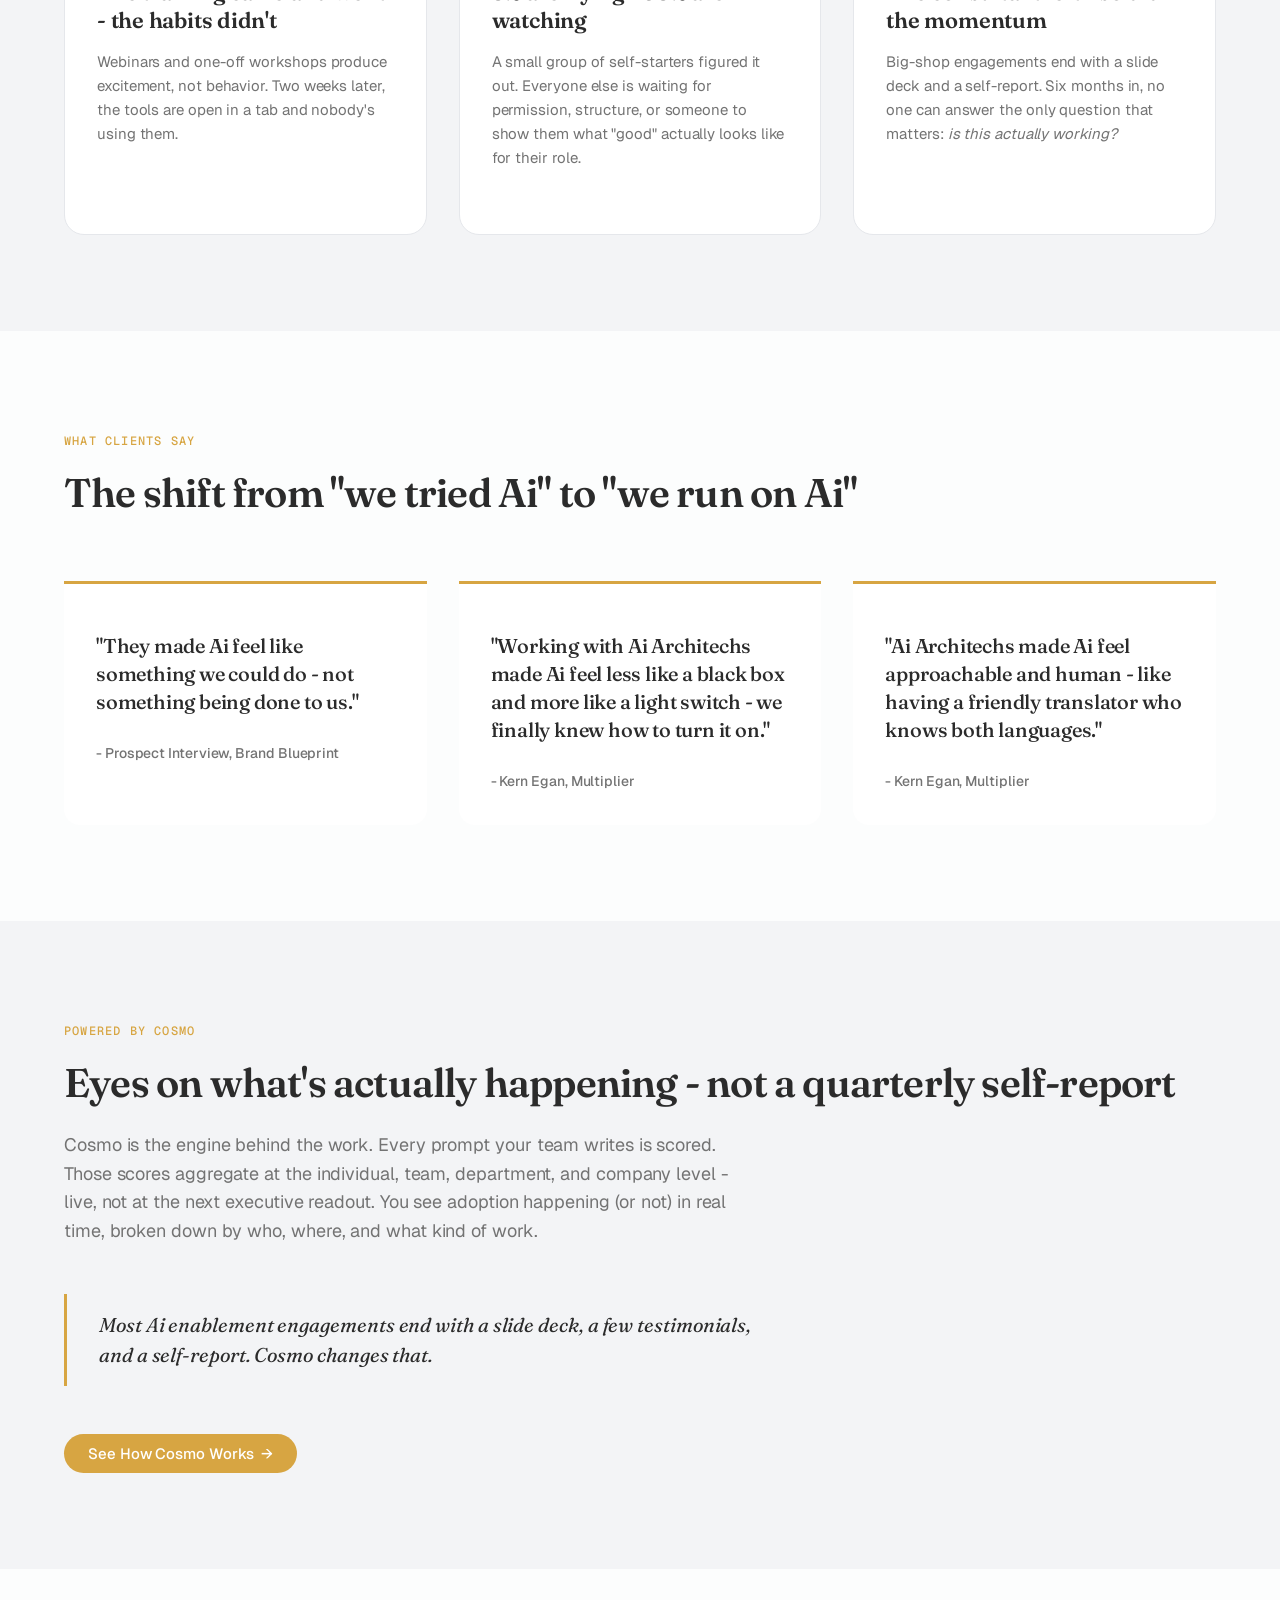
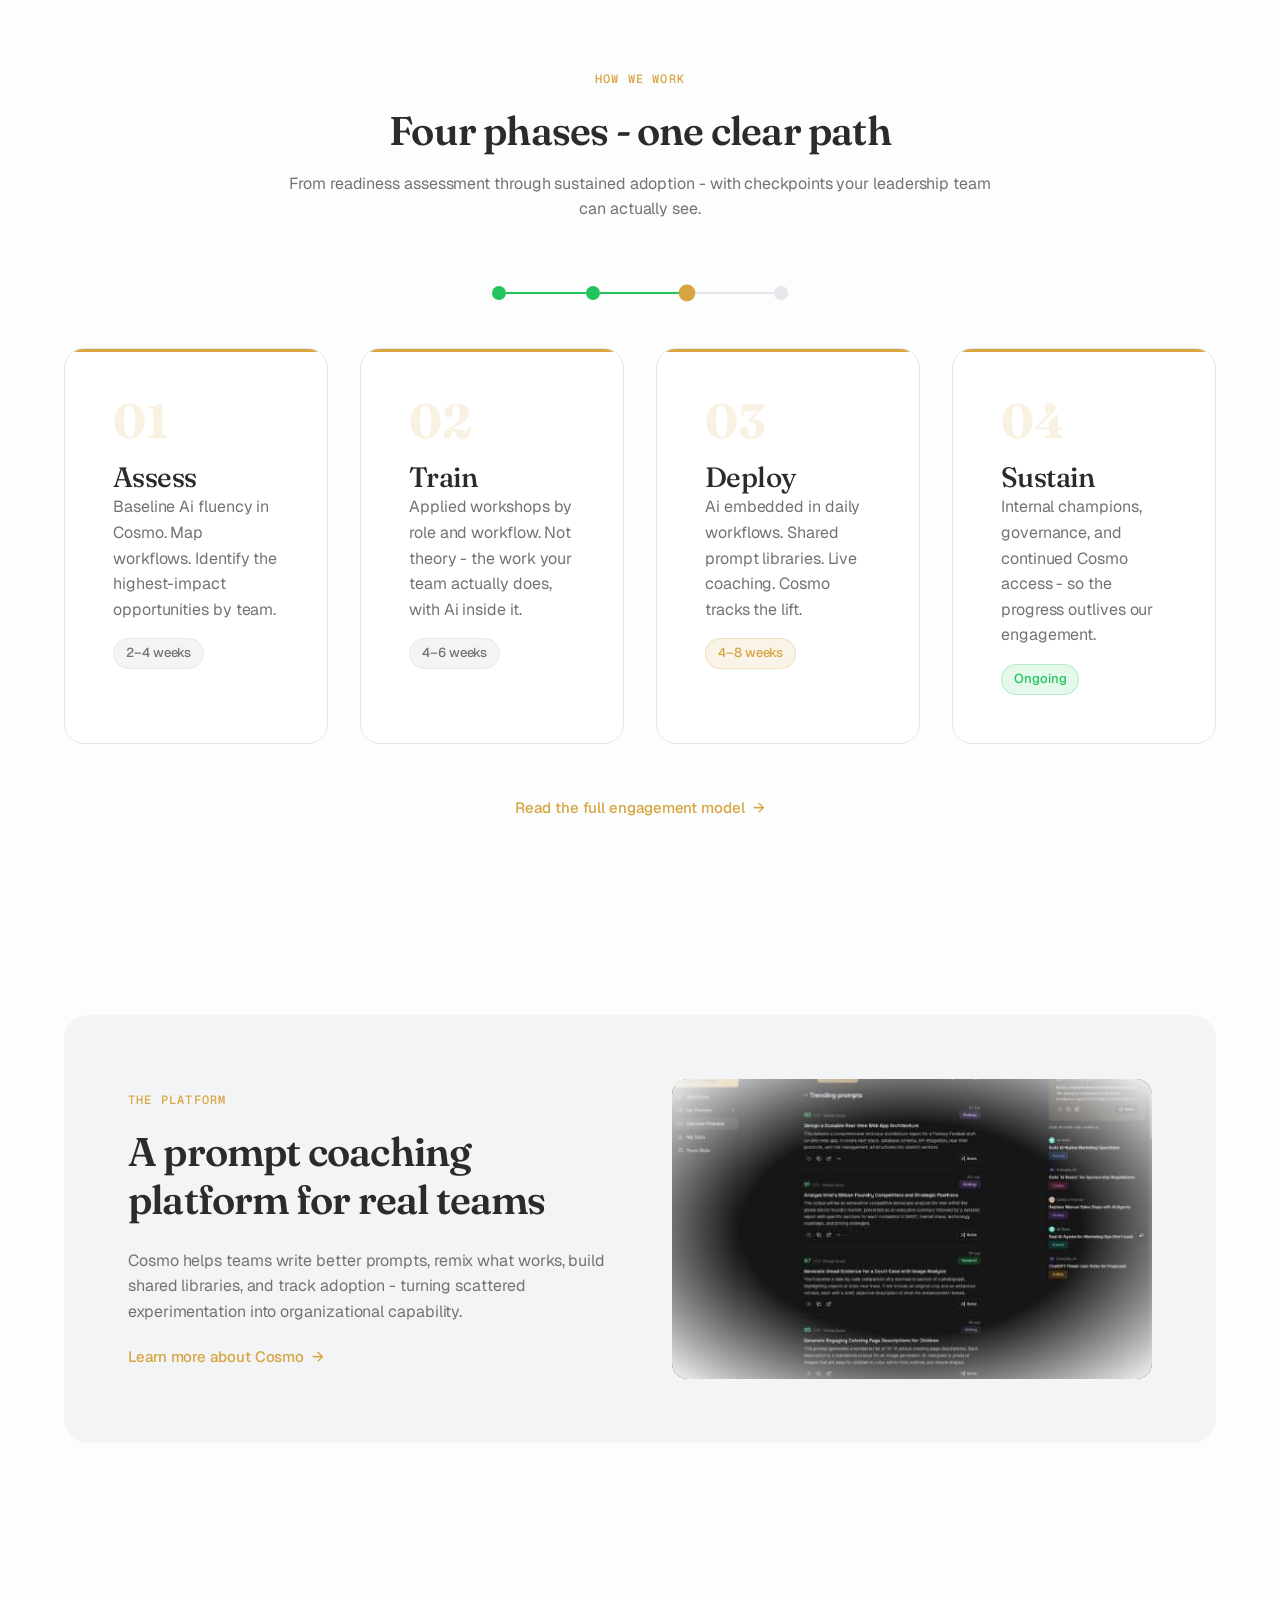
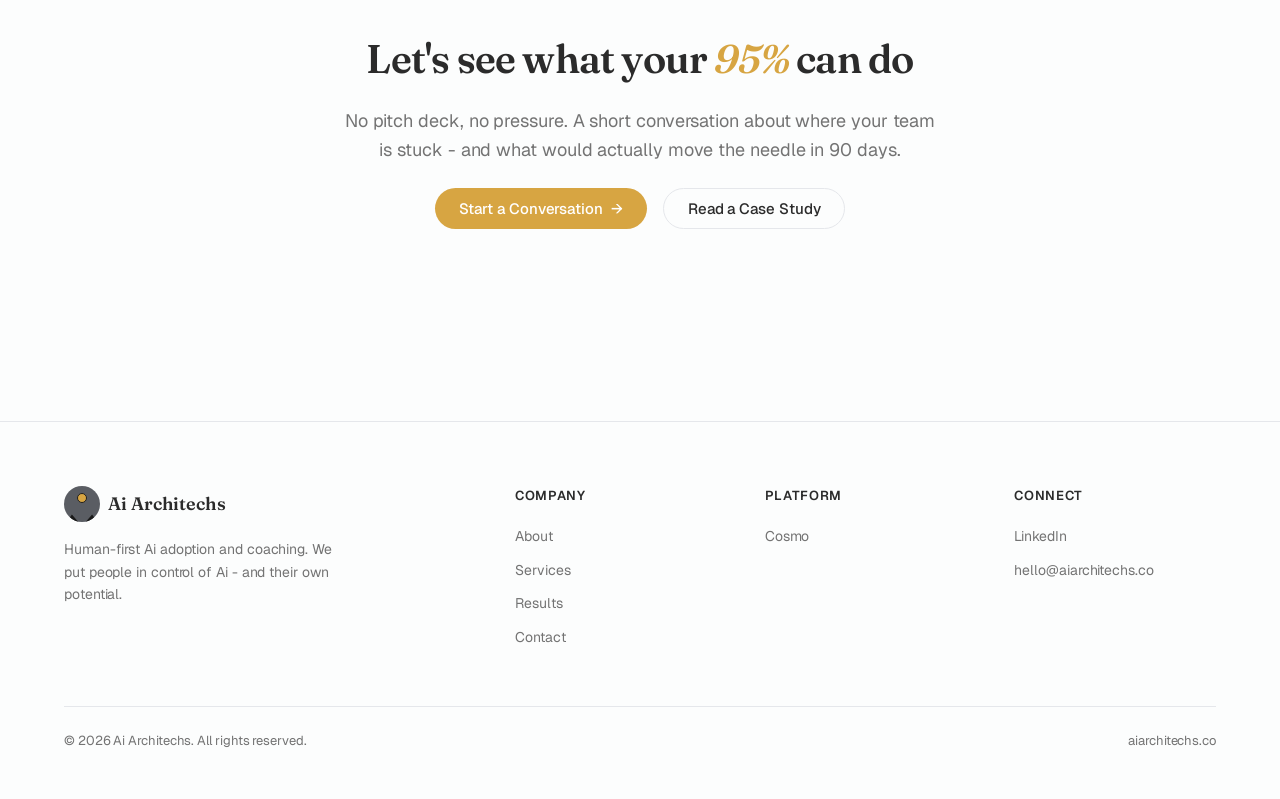
==== commit 4a48efd1: "Add files via upload" ====
--- a/index.html
+++ b/index.html
@@ -3,9 +3,9 @@
 <head>
   <meta charset="utf-8">
   <meta name="viewport" content="width=device-width, initial-scale=1">
-  <title>Ai Architechs — Human-First Ai Adoption</title>
-  <meta name="description" content="Most Ai rollouts stall at the same place — a few power users, everyone else watching. Ai Architechs is built for the 95%. Human-first Ai adoption that delivers measurable results in 90 days.">
-  <meta property="og:title" content="Ai Architechs — Built for the 95%">
+  <title>Ai Architechs - Human-First Ai Adoption</title>
+  <meta name="description" content="Most Ai rollouts stall at the same place - a few power users, everyone else watching. Ai Architechs is built for the 95%. Human-first Ai adoption that delivers measurable results in 90 days.">
+  <meta property="og:title" content="Ai Architechs - Built for the 95%">
   <meta property="og:description" content="Most Ai rollouts stall at the same place. We help you change that.">
   <meta property="og:type" content="website">
   <link rel="preconnect" href="https://fonts.googleapis.com">
@@ -49,14 +49,14 @@
   </nav>
 
   <main>
-    <!-- Hero — Pain Forward -->
+    <!-- Hero - Pain Forward -->
     <section class="hero">
       <div class="container">
         <div class="fade-in">
           <span class="label">Ai Adoption · For the 95%</span>
           <h1 style="margin-top: var(--space-md);">Most Ai rollouts stall at the same place<br><em style="color: hsl(var(--primary)); font-style: italic; font-weight: 500;">A few power users, everyone else watching</em></h1>
           <p class="hero-kicker" style="font-family: 'Fraunces', serif; font-weight: 500; font-style: italic; font-size: clamp(1.5rem, 3vw, 2.25rem); color: hsl(var(--primary)); margin: var(--space-lg) 0;">We're built for the 95%</p>
-          <p style="max-width: 720px;">You spent the budget. The pressure to move faster on Ai is real — and the same handful of people are still the only ones using it. <strong>We help you change that</strong> with a structured 90-day plan, applied training built around real workflows, and a live data layer that shows exactly where adoption is — and isn't — happening. AiArchitechs will continue to grow the acumen of the 5% and scale that acumen across the 95%.</p>
+          <p style="max-width: 720px;">You spent the budget. The pressure to move faster on Ai is real - and the same handful of people are still the only ones using it. <strong>We help you change that</strong> with a structured 90-day plan, applied training built around real workflows, and a live data layer that shows exactly where adoption is - and isn't - happening. Ai Architechs will continue to grow the acumen of the 5% and scale that acumen across the 95%.</p>
           <div class="flex gap-md" style="flex-wrap: wrap; margin-top: var(--space-xl);">
             <a href="services.html" class="btn btn-primary">See the 90-Day Plan <span class="arrow">&rarr;</span></a>
             <a href="about.html" class="btn btn-outline">Why Traditional Training Doesn't Stick</a>
@@ -85,36 +85,36 @@
       </div>
     </section>
 
-    <!-- Pain Section — Naming the Pattern -->
+    <!-- Pain Section - Naming the Pattern -->
     <section class="section" style="background: hsl(var(--muted));">
       <div class="container">
         <div class="fade-in" style="margin-bottom: var(--space-3xl);">
           <span class="label">You've Been Here Before</span>
-          <h2 style="margin-top: var(--space-md); max-width: 900px;">The old playbook didn't work — here's why</h2>
+          <h2 style="margin-top: var(--space-md); max-width: 900px;">The old playbook didn't work - here's why</h2>
           <p style="font-size: 1.125rem; margin-top: var(--space-lg); max-width: 680px;">Last year's investment didn't land the way it was supposed to. The good news: the pattern is consistent, and it's fixable. The bad news: the answer isn't another round of training.</p>
         </div>
 
         <div class="grid grid-3 fade-in">
           <div class="pain-card">
             <span class="pain-card-tag">Pattern 01</span>
-            <h3>The training came and went — the habits didn't</h3>
+            <h3>The training came and went - the habits didn't</h3>
             <p style="max-width: none;">Webinars and one-off workshops produce excitement, not behavior. Two weeks later, the tools are open in a tab and nobody's using them.</p>
           </div>
           <div class="pain-card">
             <span class="pain-card-tag">Pattern 02</span>
-            <h3>5% are flying — 95% are watching</h3>
+            <h3>5% are flying - 95% are watching</h3>
             <p style="max-width: none;">A small group of self-starters figured it out. Everyone else is waiting for permission, structure, or someone to show them what "good" actually looks like for their role.</p>
           </div>
           <div class="pain-card">
             <span class="pain-card-tag">Pattern 03</span>
-            <h3>The consultant left — so did the momentum</h3>
+            <h3>The consultant left - so did the momentum</h3>
             <p style="max-width: none;">Big-shop engagements end with a slide deck and a self-report. Six months in, no one can answer the only question that matters: <em>is this actually working?</em></p>
           </div>
         </div>
       </div>
     </section>
 
-    <!-- Quotes — Social Proof -->
+    <!-- Quotes - Social Proof -->
     <section class="section">
       <div class="container">
         <div class="fade-in" style="margin-bottom: var(--space-3xl);">
@@ -124,28 +124,28 @@
 
         <div class="quote-grid fade-in">
           <div class="quote-card">
-            <blockquote>"They made Ai feel like something we could do — not something being done to us."</blockquote>
-            <cite>— Prospect Interview, Brand Blueprint</cite>
+            <blockquote>"They made Ai feel like something we could do - not something being done to us."</blockquote>
+            <cite> - Prospect Interview, Brand Blueprint</cite>
           </div>
           <div class="quote-card">
-            <blockquote>"Working with Ai Architechs made Ai feel less like a black box and more like a light switch — we finally knew how to turn it on."</blockquote>
-            <cite>— Kern Egan, Multiplier</cite>
+            <blockquote>"Working with Ai Architechs made Ai feel less like a black box and more like a light switch - we finally knew how to turn it on."</blockquote>
+            <cite> - Kern Egan, Multiplier</cite>
           </div>
           <div class="quote-card">
-            <blockquote>"Ai Architechs made Ai feel approachable and human — like having a friendly translator who knows both languages."</blockquote>
-            <cite>— Kern Egan, Multiplier</cite>
-          </div>
-        </div>
-      </div>
-    </section>
-
-    <!-- Cosmo Data Layer — Dark Band -->
+            <blockquote>"Ai Architechs made Ai feel approachable and human - like having a friendly translator who knows both languages."</blockquote>
+            <cite> - Kern Egan, Multiplier</cite>
+          </div>
+        </div>
+      </div>
+    </section>
+
+    <!-- Cosmo Data Layer - Dark Band -->
     <section class="section" style="background: hsl(var(--muted));">
       <div class="container">
         <div class="fade-in">
           <span class="label">Powered by Cosmo</span>
-          <h2 style="margin-top: var(--space-md);">Eyes on what's actually happening — not a quarterly self-report</h2>
-          <p style="font-size: 1.125rem; margin-top: var(--space-lg); max-width: 680px;">Cosmo is the engine behind the work. Every prompt your team writes is scored. Those scores aggregate at the individual, team, department, and company level — live, not at the next executive readout. You see adoption happening (or not) in real time, broken down by who, where, and what kind of work.</p>
+          <h2 style="margin-top: var(--space-md);">Eyes on what's actually happening - not a quarterly self-report</h2>
+          <p style="font-size: 1.125rem; margin-top: var(--space-lg); max-width: 680px;">Cosmo is the engine behind the work. Every prompt your team writes is scored. Those scores aggregate at the individual, team, department, and company level - live, not at the next executive readout. You see adoption happening (or not) in real time, broken down by who, where, and what kind of work.</p>
 
           <div class="data-callout">
             Most Ai enablement engagements end with a slide deck, a few testimonials, and a self-report. Cosmo changes that.
@@ -158,13 +158,13 @@
       </div>
     </section>
 
-    <!-- How We Work — Four Phases -->
+    <!-- How We Work - Four Phases -->
     <section class="section">
       <div class="container">
         <div class="text-center fade-in" style="margin-bottom: var(--space-3xl);">
           <span class="label">How We Work</span>
-          <h2 style="margin-top: var(--space-md);">Four phases — one clear path</h2>
-          <p style="margin: var(--space-md) auto 0;">From readiness assessment through sustained adoption — with checkpoints your leadership team can actually see.</p>
+          <h2 style="margin-top: var(--space-md);">Four phases - one clear path</h2>
+          <p style="margin: var(--space-md) auto 0;">From readiness assessment through sustained adoption - with checkpoints your leadership team can actually see.</p>
         </div>
 
         <!-- Progress Trail -->
@@ -188,7 +188,7 @@
           <div class="phase-card">
             <div class="phase-number">02</div>
             <h3>Train</h3>
-            <p style="max-width: none;">Applied workshops by role and workflow. Not theory — the work your team actually does, with Ai inside it.</p>
+            <p style="max-width: none;">Applied workshops by role and workflow. Not theory - the work your team actually does, with Ai inside it.</p>
             <span class="pill pill-muted">4–6 weeks</span>
           </div>
           <div class="phase-card">
@@ -200,7 +200,7 @@
           <div class="phase-card">
             <div class="phase-number">04</div>
             <h3>Sustain</h3>
-            <p style="max-width: none;">Internal champions, governance, and continued Cosmo access — so the progress outlives our engagement.</p>
+            <p style="max-width: none;">Internal champions, governance, and continued Cosmo access - so the progress outlives our engagement.</p>
             <span class="pill pill-success">Ongoing</span>
           </div>
         </div>
@@ -219,11 +219,11 @@
             <div>
               <span class="label">The Platform</span>
               <h2 style="margin-top: var(--space-md);">A prompt coaching platform for real teams</h2>
-              <p style="margin-top: var(--space-lg);">Cosmo helps teams write better prompts, remix what works, build shared libraries, and track adoption — turning scattered experimentation into organizational capability.</p>
+              <p style="margin-top: var(--space-lg);">Cosmo helps teams write better prompts, remix what works, build shared libraries, and track adoption - turning scattered experimentation into organizational capability.</p>
               <a href="cosmo.html" class="btn btn-ghost">Learn more about Cosmo <span class="arrow">&rarr;</span></a>
             </div>
             <div class="cosmo-screenshot" style="padding: 0; background: none; border: none; box-shadow: none;">
-              <img src="images/cosmo-home-indexpage.jpg" alt="Cosmo prompt coaching platform — discover prompts, trending templates, and prompt of the day" style="width: 100%; height: auto; border-radius: var(--radius-xl); box-shadow: 0 8px 32px hsl(0 0% 0% / 0.12);" loading="lazy">
+              <img src="images/cosmo-home-indexpage.jpg" alt="Cosmo prompt coaching platform - discover prompts, trending templates, and prompt of the day" style="width: 100%; height: auto; border-radius: var(--radius-xl); box-shadow: 0 8px 32px hsl(0 0% 0% / 0.12);" loading="lazy">
             </div>
           </div>
         </div>
@@ -234,7 +234,7 @@
     <section class="section text-center">
       <div class="container fade-in">
         <h2>Let's see what your <em style="color: hsl(var(--primary)); font-style: italic;">95%</em> can do</h2>
-        <p style="margin: var(--space-lg) auto; font-size: 1.125rem; max-width: 50ch;">No pitch deck, no pressure. A short conversation about where your team is stuck — and what would actually move the needle in 90 days.</p>
+        <p style="margin: var(--space-lg) auto; font-size: 1.125rem; max-width: 50ch;">No pitch deck, no pressure. A short conversation about where your team is stuck - and what would actually move the needle in 90 days.</p>
         <div class="flex gap-md" style="flex-wrap: wrap; justify-content: center;">
           <a href="contact.html" class="btn btn-primary">Start a Conversation <span class="arrow">&rarr;</span></a>
           <a href="results.html" class="btn btn-outline">Read a Case Study</a>
@@ -252,7 +252,7 @@
             <div class="cosmo-mark"><div class="sun"></div><div class="peaks"></div></div>
             Ai Architechs
           </a>
-          <p>Human-first Ai adoption and coaching. We put people in control of Ai — and their own potential.</p>
+          <p>Human-first Ai adoption and coaching. We put people in control of Ai - and their own potential.</p>
         </div>
         <div>
           <div class="footer-heading">Company</div>
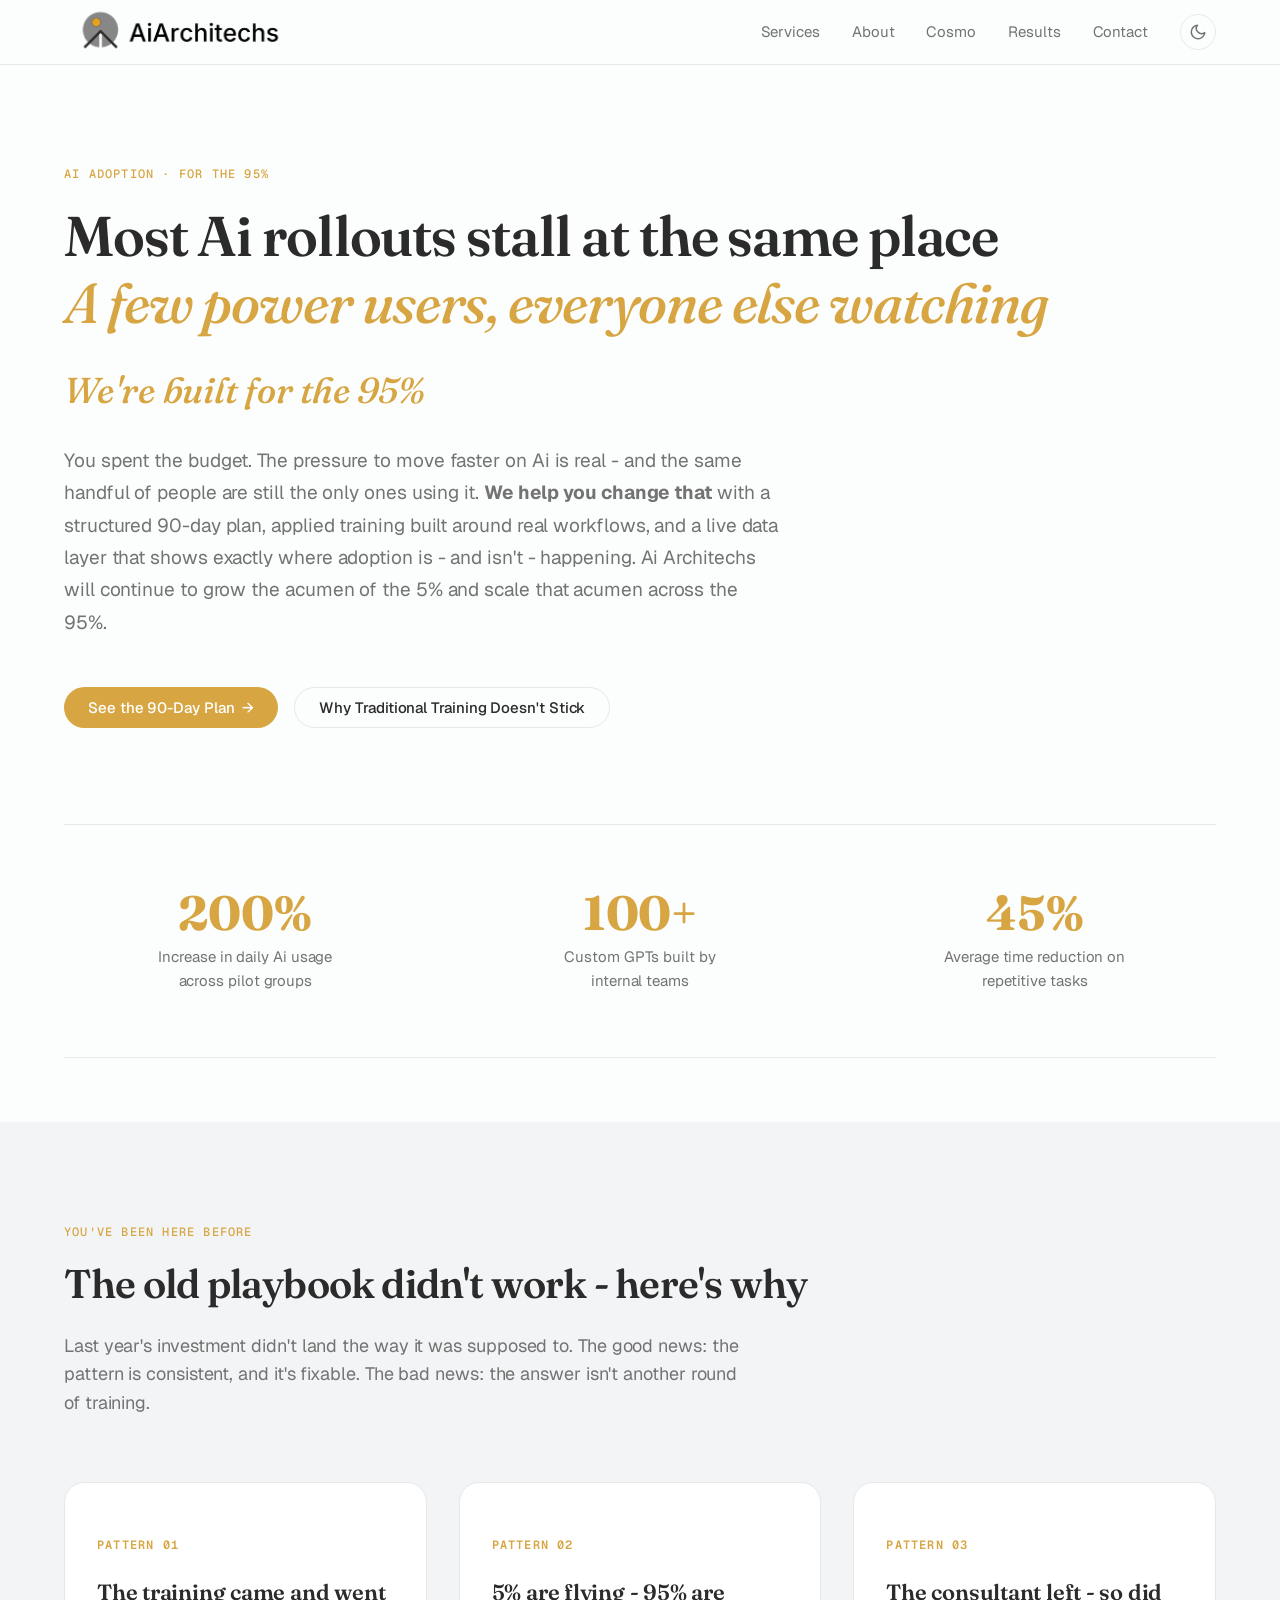
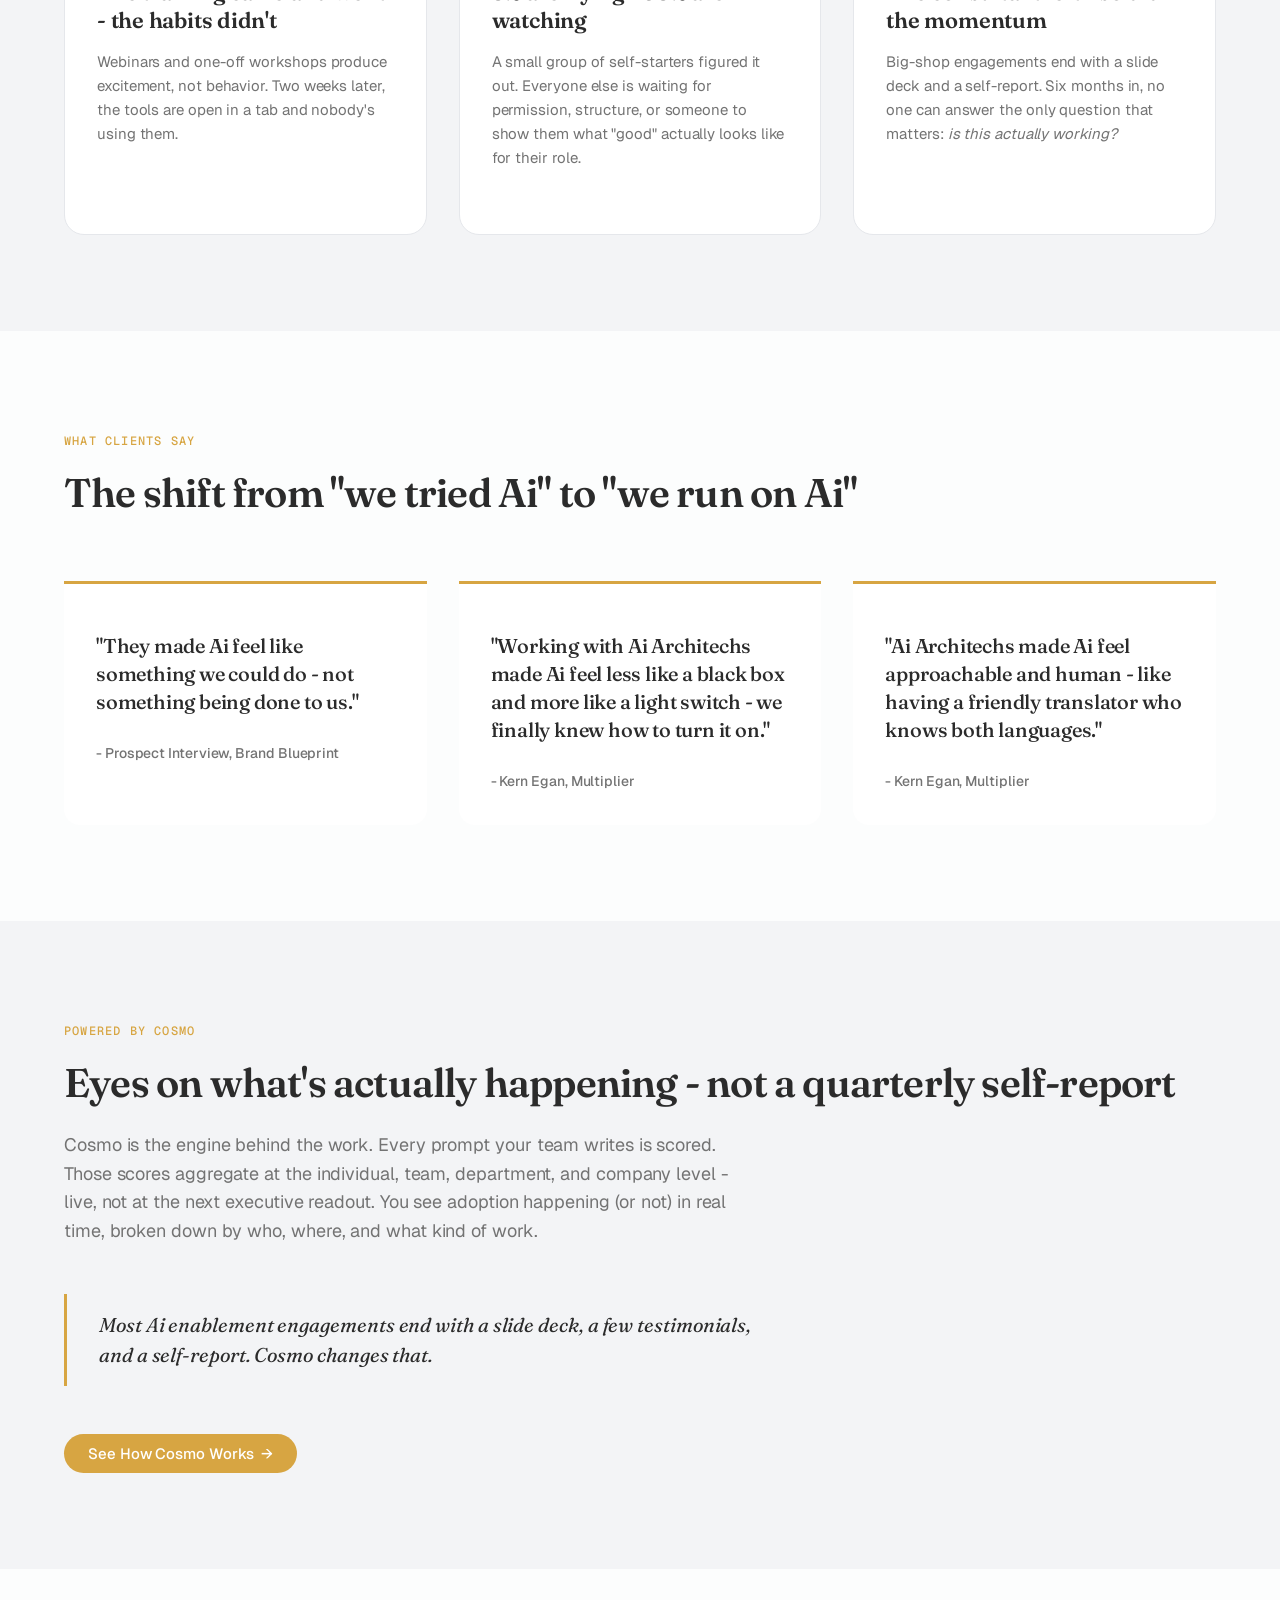
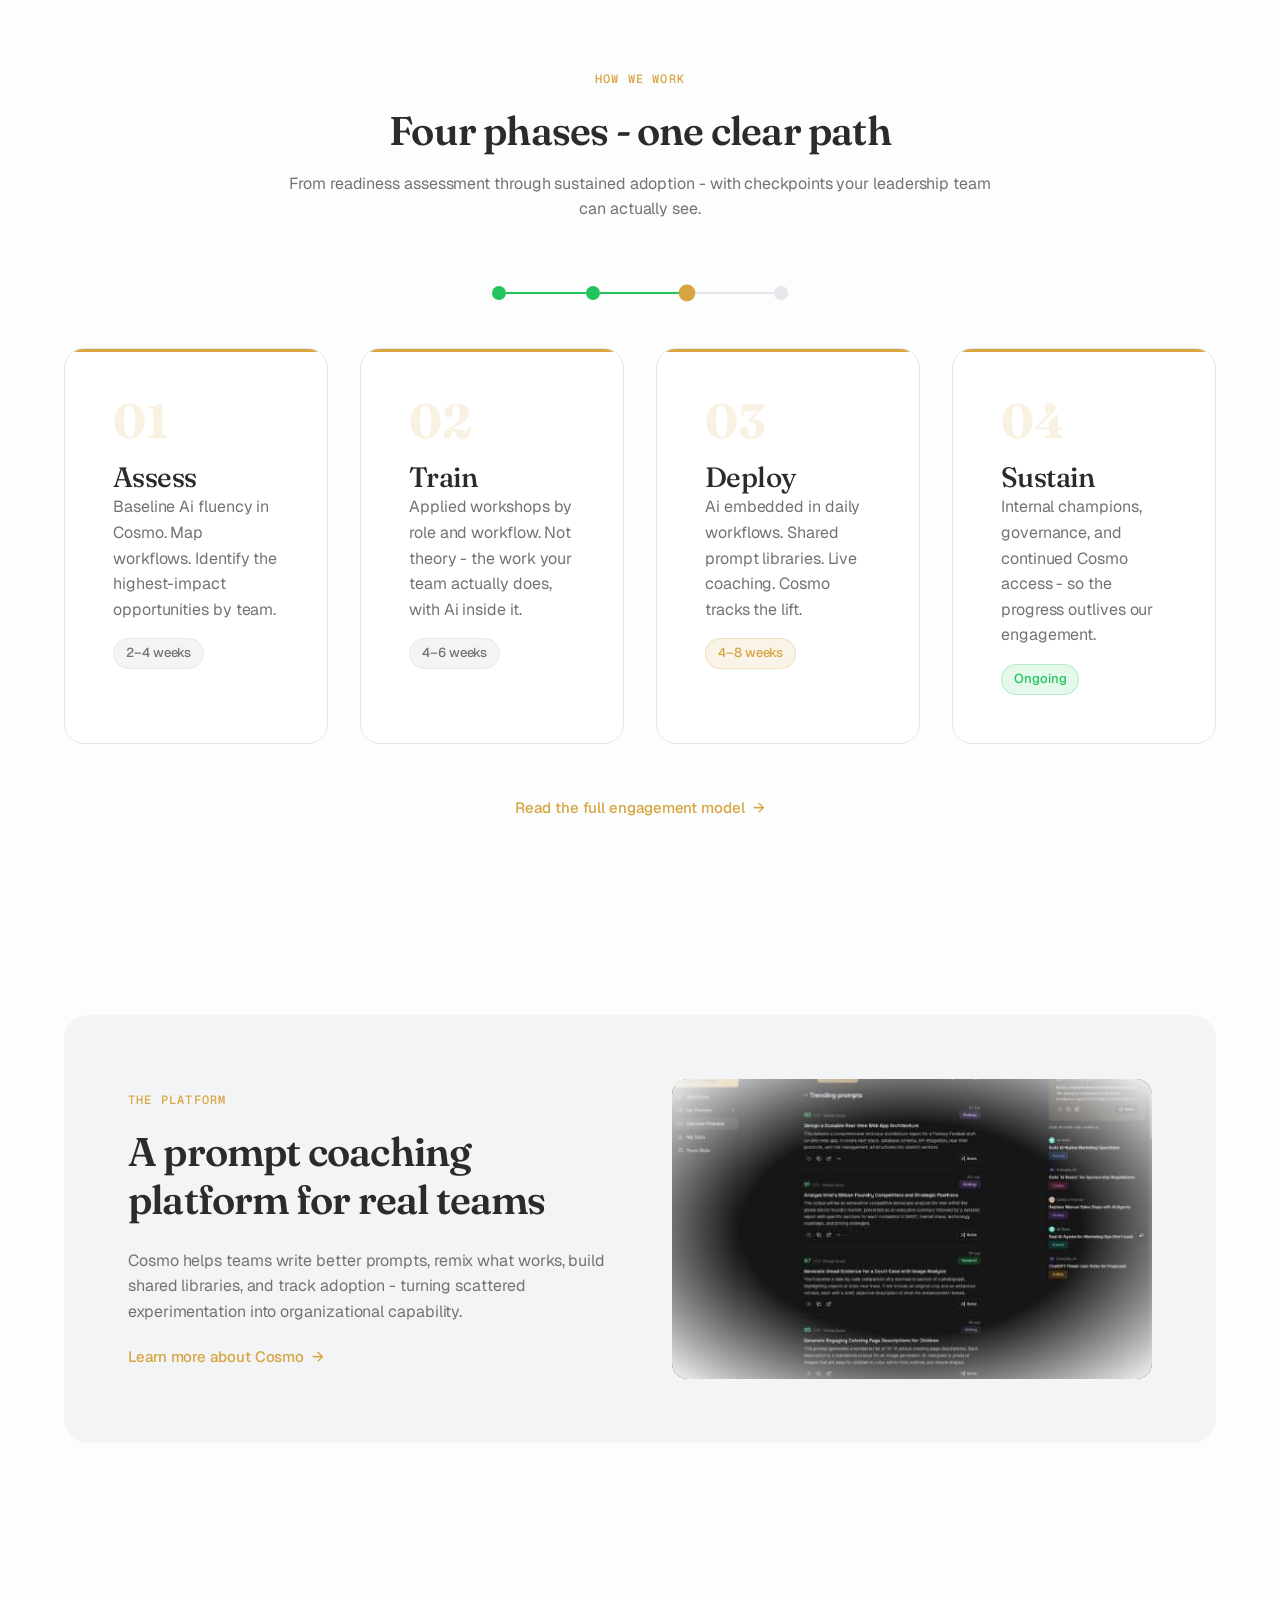
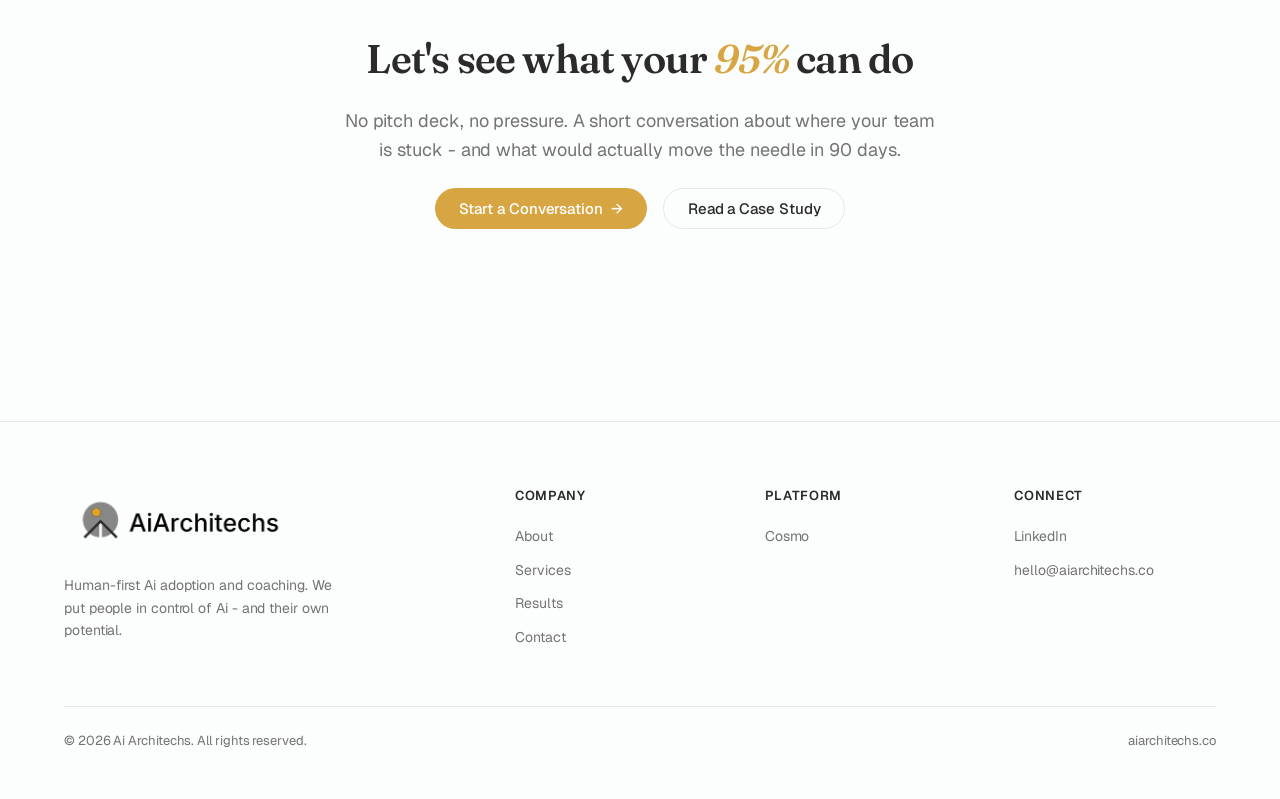
==== commit 4e500c80: "Add files via upload" ====
--- a/index.html
+++ b/index.html
@@ -19,8 +19,8 @@
   <nav class="nav" role="navigation" aria-label="Main navigation">
     <div class="nav-inner">
       <a href="index.html" class="nav-logo">
-        <div class="cosmo-mark"><div class="sun"></div><div class="peaks"></div></div>
-        Ai Architechs
+        <img src="images/aiarchitechs_dark_lettering.gif" alt="Ai Architechs" class="logo-img logo-light">
+        <img src="images/aiarchitechs_white_lettering.gif" alt="Ai Architechs" class="logo-img logo-dark">
       </a>
       <ul class="nav-links">
         <li><a href="services.html">Services</a></li>
@@ -249,8 +249,8 @@
       <div class="footer-inner">
         <div class="footer-brand">
           <a href="index.html" class="nav-logo" style="margin-bottom: var(--space-md); display: inline-flex;">
-            <div class="cosmo-mark"><div class="sun"></div><div class="peaks"></div></div>
-            Ai Architechs
+            <img src="images/aiarchitechs_dark_lettering.gif" alt="Ai Architechs" class="logo-img logo-light">
+            <img src="images/aiarchitechs_white_lettering.gif" alt="Ai Architechs" class="logo-img logo-dark">
           </a>
           <p>Human-first Ai adoption and coaching. We put people in control of Ai - and their own potential.</p>
         </div>
@@ -272,7 +272,7 @@
         <div>
           <div class="footer-heading">Connect</div>
           <ul class="footer-links">
-            <li><a href="https://linkedin.com" target="_blank" rel="noopener">LinkedIn</a></li>
+            <li><a href="https://www.linkedin.com/company/aiarchitectsco/" target="_blank" rel="noopener">LinkedIn</a></li>
             <li><a href="mailto:hello@aiarchitechs.co">hello@aiarchitechs.co</a></li>
           </ul>
         </div>
--- a/css/styles.css
+++ b/css/styles.css
@@ -343,6 +343,16 @@
   font-size: 1.125rem;
 }
 
+/* Logo images for light/dark mode swap */
+.logo-img {
+  height: 72px;
+  width: auto;
+}
+.logo-dark { display: none; }
+.logo-light { display: block; }
+.dark .logo-dark { display: block; }
+.dark .logo-light { display: none; }
+
 /* Cosmo mark (inline SVG version for nav) */
 .cosmo-mark {
   width: 36px;
